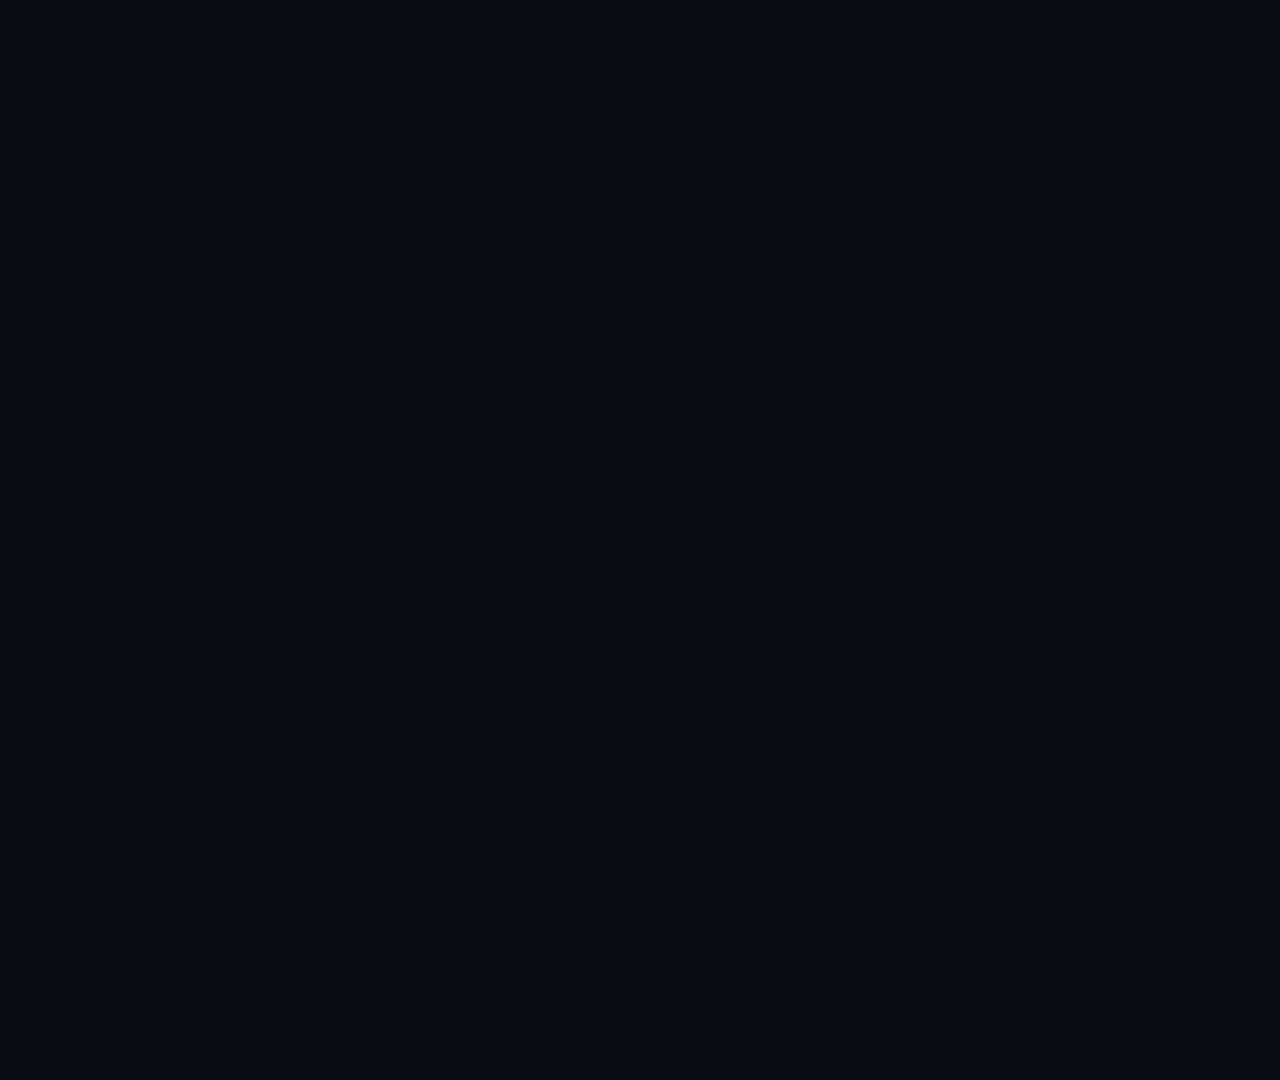
==== segments/s1/index.html @ edab1357 "Fix: drawNodeSilhouette missing from helpers extraction (runtime ReferenceError killed capture)" ====
<!DOCTYPE html>
<html lang="en"><head><meta charset="UTF-8"/>
<link rel="stylesheet" href="assets/fonts/fonts.css"/>
<style>
*{margin:0;padding:0;box-sizing:border-box}
html,body{width:1920px;height:1080px;overflow:hidden;background:#0B0D14}
#root{position:relative;width:1920px;height:1080px;overflow:hidden;background:#0B0D14}
canvas{display:block}
.preload{position:absolute;left:-9999px;top:0;width:10px;height:10px;visibility:hidden}
</style></head>
<body>
<div id="root" data-composition-id="main" data-start="0" data-duration="54.15" data-width="1920" data-height="1080">
<canvas id="cv" width="1920" height="1080"></canvas>
<img class="preload" id="art1001" src="assets/art/art_1001_hero.png"/>
<img class="preload" id="art1002" src="assets/art/art_1002_hero.png"/>
<img class="preload" id="art1003" src="assets/art/art_1003_hero.png"/>
<img class="preload" id="art1004" src="assets/art/art_1004_hero.png"/>
<img class="preload" id="art1005" src="assets/art/art_1005_hero.png"/>
<img class="preload" id="art1006" src="assets/art/art_1006_hero.png"/>
<img class="preload" id="art1007" src="assets/art/art_1007_hero.png"/>
<img class="preload" id="art1008" src="assets/art/art_1008_hero.png"/>
<img class="preload" id="art1009" src="assets/art/art_1009_hero.png"/>
<img class="preload" id="art1010" src="assets/art/art_1010_hero.png"/>
<img class="preload" id="art1014" src="assets/art/art_1014_hero.png"/>
<img class="preload" id="art1015" src="assets/art/art_1015_hero.png"/>
<img class="preload" id="art1016" src="assets/art/art_1016_hero.png"/>
<img class="preload" id="art1017" src="assets/art/art_1017_hero.png"/>
<img class="preload" id="art1020" src="assets/art/art_1020_hero.png"/>
<img class="preload" id="art1021" src="assets/art/art_1021_hero.png"/>
<img class="preload" id="art1022" src="assets/art/art_1022_hero.png"/>
<img class="preload" id="art1023" src="assets/art/art_1023_hero.png"/>
<img class="preload" id="art1024" src="assets/art/art_1024_hero.png"/>
<img class="preload" id="art1025" src="assets/art/art_1025_hero.png"/>
<img class="preload" id="art144" src="assets/art/art_144_hero.png"/>
<img class="preload" id="art145" src="assets/art/art_145_hero.png"/>
<img class="preload" id="art146" src="assets/art/art_146_hero.png"/>
<img class="preload" id="art150" src="assets/art/art_150_hero.png"/>
<img class="preload" id="art151" src="assets/art/art_151_hero.png"/>
<img class="preload" id="art243" src="assets/art/art_243_hero.png"/>
<img class="preload" id="art244" src="assets/art/art_244_hero.png"/>
<img class="preload" id="art245" src="assets/art/art_245_hero.png"/>
<img class="preload" id="art249" src="assets/art/art_249_hero.png"/>
<img class="preload" id="art250" src="assets/art/art_250_hero.png"/>
<img class="preload" id="art251" src="assets/art/art_251_hero.png"/>
<img class="preload" id="art377" src="assets/art/art_377_hero.png"/>
<img class="preload" id="art378" src="assets/art/art_378_hero.png"/>
<img class="preload" id="art379" src="assets/art/art_379_hero.png"/>
<img class="preload" id="art380" src="assets/art/art_380_hero.png"/>
<img class="preload" id="art381" src="assets/art/art_381_hero.png"/>
<img class="preload" id="art382" src="assets/art/art_382_hero.png"/>
<img class="preload" id="art383" src="assets/art/art_383_hero.png"/>
<img class="preload" id="art384" src="assets/art/art_384_hero.png"/>
<img class="preload" id="art385" src="assets/art/art_385_hero.png"/>
<img class="preload" id="art386" src="assets/art/art_386_hero.png"/>
<img class="preload" id="art480" src="assets/art/art_480_hero.png"/>
<img class="preload" id="art481" src="assets/art/art_481_hero.png"/>
<img class="preload" id="art482" src="assets/art/art_482_hero.png"/>
<img class="preload" id="art483" src="assets/art/art_483_hero.png"/>
<img class="preload" id="art484" src="assets/art/art_484_hero.png"/>
<img class="preload" id="art485" src="assets/art/art_485_hero.png"/>
<img class="preload" id="art486" src="assets/art/art_486_hero.png"/>
<img class="preload" id="art487" src="assets/art/art_487_hero.png"/>
<img class="preload" id="art488" src="assets/art/art_488_hero.png"/>
<img class="preload" id="art489" src="assets/art/art_489_hero.png"/>
<img class="preload" id="art490" src="assets/art/art_490_hero.png"/>
<img class="preload" id="art491" src="assets/art/art_491_hero.png"/>
<img class="preload" id="art492" src="assets/art/art_492_hero.png"/>
<img class="preload" id="art493" src="assets/art/art_493_hero.png"/>
<img class="preload" id="art494" src="assets/art/art_494_hero.png"/>
<img class="preload" id="art638" src="assets/art/art_638_hero.png"/>
<img class="preload" id="art639" src="assets/art/art_639_hero.png"/>
<img class="preload" id="art640" src="assets/art/art_640_hero.png"/>
<img class="preload" id="art641" src="assets/art/art_641_hero.png"/>
<img class="preload" id="art642" src="assets/art/art_642_hero.png"/>
<img class="preload" id="art643" src="assets/art/art_643_hero.png"/>
<img class="preload" id="art644" src="assets/art/art_644_hero.png"/>
<img class="preload" id="art645" src="assets/art/art_645_hero.png"/>
<img class="preload" id="art646" src="assets/art/art_646_hero.png"/>
<img class="preload" id="art647" src="assets/art/art_647_hero.png"/>
<img class="preload" id="art648" src="assets/art/art_648_hero.png"/>
<img class="preload" id="art649" src="assets/art/art_649_hero.png"/>
<img class="preload" id="art716" src="assets/art/art_716_hero.png"/>
<img class="preload" id="art717" src="assets/art/art_717_hero.png"/>
<img class="preload" id="art718" src="assets/art/art_718_hero.png"/>
<img class="preload" id="art719" src="assets/art/art_719_hero.png"/>
<img class="preload" id="art720" src="assets/art/art_720_hero.png"/>
<img class="preload" id="art721" src="assets/art/art_721_hero.png"/>
<img class="preload" id="art772" src="assets/art/art_772_hero.png"/>
<img class="preload" id="art773" src="assets/art/art_773_hero.png"/>
<img class="preload" id="art785" src="assets/art/art_785_hero.png"/>
<img class="preload" id="art786" src="assets/art/art_786_hero.png"/>
<img class="preload" id="art787" src="assets/art/art_787_hero.png"/>
<img class="preload" id="art788" src="assets/art/art_788_hero.png"/>
<img class="preload" id="art789" src="assets/art/art_789_hero.png"/>
<img class="preload" id="art790" src="assets/art/art_790_hero.png"/>
<img class="preload" id="art791" src="assets/art/art_791_hero.png"/>
<img class="preload" id="art792" src="assets/art/art_792_hero.png"/>
<img class="preload" id="art793" src="assets/art/art_793_hero.png"/>
<img class="preload" id="art794" src="assets/art/art_794_hero.png"/>
<img class="preload" id="art795" src="assets/art/art_795_hero.png"/>
<img class="preload" id="art796" src="assets/art/art_796_hero.png"/>
<img class="preload" id="art797" src="assets/art/art_797_hero.png"/>
<img class="preload" id="art798" src="assets/art/art_798_hero.png"/>
<img class="preload" id="art799" src="assets/art/art_799_hero.png"/>
<img class="preload" id="art800" src="assets/art/art_800_hero.png"/>
<img class="preload" id="art801" src="assets/art/art_801_hero.png"/>
<img class="preload" id="art802" src="assets/art/art_802_hero.png"/>
<img class="preload" id="art803" src="assets/art/art_803_hero.png"/>
<img class="preload" id="art804" src="assets/art/art_804_hero.png"/>
<img class="preload" id="art805" src="assets/art/art_805_hero.png"/>
<img class="preload" id="art806" src="assets/art/art_806_hero.png"/>
<img class="preload" id="art807" src="assets/art/art_807_hero.png"/>
<img class="preload" id="art808" src="assets/art/art_808_hero.png"/>
<img class="preload" id="art809" src="assets/art/art_809_hero.png"/>
<img class="preload" id="art888" src="assets/art/art_888_hero.png"/>
<img class="preload" id="art889" src="assets/art/art_889_hero.png"/>
<img class="preload" id="art890" src="assets/art/art_890_hero.png"/>
<img class="preload" id="art891" src="assets/art/art_891_hero.png"/>
<img class="preload" id="art892" src="assets/art/art_892_hero.png"/>
<img class="preload" id="art893" src="assets/art/art_893_hero.png"/>
<img class="preload" id="art894" src="assets/art/art_894_hero.png"/>
<img class="preload" id="art895" src="assets/art/art_895_hero.png"/>
<img class="preload" id="art896" src="assets/art/art_896_hero.png"/>
<img class="preload" id="art897" src="assets/art/art_897_hero.png"/>
<img class="preload" id="art898" src="assets/art/art_898_hero.png"/>
<img class="preload" id="art905" src="assets/art/art_905_hero.png"/>
<img class="preload" id="art984" src="assets/art/art_984_hero.png"/>
<img class="preload" id="art985" src="assets/art/art_985_hero.png"/>
<img class="preload" id="art986" src="assets/art/art_986_hero.png"/>
<img class="preload" id="art987" src="assets/art/art_987_hero.png"/>
<img class="preload" id="art988" src="assets/art/art_988_hero.png"/>
<img class="preload" id="art989" src="assets/art/art_989_hero.png"/>
<img class="preload" id="art990" src="assets/art/art_990_hero.png"/>
<img class="preload" id="art991" src="assets/art/art_991_hero.png"/>
<img class="preload" id="art992" src="assets/art/art_992_hero.png"/>
<img class="preload" id="art993" src="assets/art/art_993_hero.png"/>
<img class="preload" id="art994" src="assets/art/art_994_hero.png"/>
<img class="preload" id="art995" src="assets/art/art_995_hero.png"/>
</div>
<script src="assets/gsap.min.js"></script>
<script>
'use strict';
window.__DATA__ = {"seg": 1, "dur": 54.15, "intro": 0.0, "kick": "COLD OPEN", "title": "THE FAMILY TREE", "beats": [], "specials": [{"kind": "titlecard", "start": 40.6, "end": 46.4}, {"kind": "legend", "start": 46.4, "end": 54.15}], "mapNodes": [{"name": "Arceus", "dex": 493, "x": 3200, "y": 345, "accent": "#FFD84D", "state": "sil", "hero": true, "ord": 0, "label": true}, {"name": "Dialga", "dex": 483, "x": 2660, "y": 600, "accent": "#CBD5E1", "state": "sil", "hero": false, "ord": 0, "label": false}, {"name": "Palkia", "dex": 484, "x": 3200, "y": 650, "accent": "#38BDF8", "state": "sil", "hero": false, "ord": 0, "label": false}, {"name": "Giratina", "dex": 487, "x": 3740, "y": 600, "accent": "#9D00FF", "state": "sil", "hero": false, "ord": 0, "label": false}, {"name": "Uxie", "dex": 480, "x": 2720, "y": 890, "accent": "#FF3CAC", "state": "sil", "hero": false, "ord": 0, "label": false}, {"name": "Mesprit", "dex": 481, "x": 3200, "y": 920, "accent": "#FF3CAC", "state": "sil", "hero": false, "ord": 0, "label": false}, {"name": "Azelf", "dex": 482, "x": 3680, "y": 890, "accent": "#FF3CAC", "state": "sil", "hero": false, "ord": 0, "label": false}, {"name": "Rayquaza", "dex": 384, "x": 1000, "y": 740, "accent": "#818CF8", "state": "sil", "hero": true, "ord": 0, "label": true}, {"name": "Kyogre", "dex": 382, "x": 560, "y": 1080, "accent": "#38BDF8", "state": "sil", "hero": false, "ord": 0, "label": false}, {"name": "Groudon", "dex": 383, "x": 1440, "y": 1080, "accent": "#E2BF65", "state": "sil", "hero": false, "ord": 0, "label": false}, {"name": "Mew", "dex": 151, "x": 1700, "y": 1200, "accent": "#FF3CAC", "state": "sil", "hero": false, "ord": 0, "label": false}, {"name": "Regigigas", "dex": 486, "x": 5320, "y": 740, "accent": "#FFD84D", "state": "sil", "hero": true, "ord": 0, "label": true}, {"name": "Regirock", "dex": 377, "x": 4600, "y": 1120, "accent": "#D6C48A", "state": "sil", "hero": false, "ord": 0, "label": false}, {"name": "Regice", "dex": 378, "x": 4960, "y": 1200, "accent": "#7DEFF5", "state": "sil", "hero": false, "ord": 0, "label": false}, {"name": "Registeel", "dex": 379, "x": 5320, "y": 1240, "accent": "#CBD5E1", "state": "sil", "hero": false, "ord": 0, "label": false}, {"name": "Regieleki", "dex": 894, "x": 5680, "y": 1200, "accent": "#FFD84D", "state": "sil", "hero": false, "ord": 0, "label": false}, {"name": "Regidrago", "dex": 895, "x": 6040, "y": 1120, "accent": "#818CF8", "state": "sil", "hero": false, "ord": 0, "label": false}, {"name": "Articuno", "dex": 144, "x": 430, "y": 1620, "accent": "#7DEFF5", "state": "sil", "hero": false, "ord": 0, "label": false}, {"name": "Zapdos", "dex": 145, "x": 760, "y": 1560, "accent": "#FFD84D", "state": "sil", "hero": false, "ord": 0, "label": false}, {"name": "Moltres", "dex": 146, "x": 1090, "y": 1620, "accent": "#FF7A2A", "state": "sil", "hero": false, "ord": 0, "label": false}, {"name": "Ho-Oh", "dex": 250, "x": 1980, "y": 1580, "accent": "#FF7A2A", "state": "sil", "hero": true, "ord": 0, "label": true}, {"name": "Lugia", "dex": 249, "x": 2380, "y": 1660, "accent": "#FF3CAC", "state": "sil", "hero": false, "ord": 0, "label": false}, {"name": "Raikou", "dex": 243, "x": 1620, "y": 1960, "accent": "#FFD84D", "state": "sil", "hero": false, "ord": 0, "label": false}, {"name": "Entei", "dex": 244, "x": 1980, "y": 2020, "accent": "#FF7A2A", "state": "sil", "hero": false, "ord": 0, "label": false}, {"name": "Suicune", "dex": 245, "x": 2340, "y": 1960, "accent": "#38BDF8", "state": "sil", "hero": false, "ord": 0, "label": false}, {"name": "Latias", "dex": 380, "x": 430, "y": 1980, "accent": "#818CF8", "state": "sil", "hero": false, "ord": 0, "label": false}, {"name": "Latios", "dex": 381, "x": 800, "y": 2040, "accent": "#818CF8", "state": "sil", "hero": false, "ord": 0, "label": false}, {"name": "Celebi", "dex": 251, "x": 1250, "y": 1880, "accent": "#FF3CAC", "state": "sil", "hero": false, "ord": 0, "label": false}, {"name": "Jirachi", "dex": 385, "x": 1250, "y": 2130, "accent": "#CBD5E1", "state": "sil", "hero": false, "ord": 0, "label": false}, {"name": "Heatran", "dex": 485, "x": 3820, "y": 1560, "accent": "#FF7A2A", "state": "sil", "hero": false, "ord": 0, "label": false}, {"name": "Cresselia", "dex": 488, "x": 4180, "y": 1560, "accent": "#FF3CAC", "state": "sil", "hero": false, "ord": 0, "label": false}, {"name": "Darkrai", "dex": 491, "x": 4180, "y": 1800, "accent": "#94A3B8", "state": "sil", "hero": false, "ord": 0, "label": false}, {"name": "Shaymin", "dex": 492, "x": 3820, "y": 1800, "accent": "#4ADE80", "state": "sil", "hero": false, "ord": 0, "label": false}, {"name": "Manaphy", "dex": 490, "x": 3820, "y": 2040, "accent": "#38BDF8", "state": "sil", "hero": false, "ord": 0, "label": false}, {"name": "Phione", "dex": 489, "x": 4120, "y": 2100, "accent": "#38BDF8", "state": "sil", "hero": false, "ord": 0, "label": false}, {"name": "Reshiram", "dex": 643, "x": 4780, "y": 1720, "accent": "#818CF8", "state": "sil", "hero": true, "ord": 0, "label": true}, {"name": "Zekrom", "dex": 644, "x": 5320, "y": 1720, "accent": "#818CF8", "state": "sil", "hero": true, "ord": 0, "label": true}, {"name": "Kyurem", "dex": 646, "x": 5050, "y": 1930, "accent": "#818CF8", "state": "sil", "hero": true, "ord": 0, "label": true}, {"name": "Victini", "dex": 494, "x": 4550, "y": 1930, "accent": "#FF3CAC", "state": "sil", "hero": false, "ord": 0, "label": false}, {"name": "Tornadus", "dex": 641, "x": 5600, "y": 1560, "accent": "#A5B4FC", "state": "sil", "hero": false, "ord": 0, "label": false}, {"name": "Thundurus", "dex": 642, "x": 5900, "y": 1560, "accent": "#FFD84D", "state": "sil", "hero": false, "ord": 0, "label": false}, {"name": "Landorus", "dex": 645, "x": 5750, "y": 1780, "accent": "#E2BF65", "state": "sil", "hero": false, "ord": 0, "label": false}, {"name": "Enamorus", "dex": 905, "x": 6050, "y": 1780, "accent": "#F9A8D4", "state": "sil", "hero": false, "ord": 0, "label": false}, {"name": "Cobalion", "dex": 638, "x": 4380, "y": 2130, "accent": "#CBD5E1", "state": "sil", "hero": false, "ord": 0, "label": false}, {"name": "Terrakion", "dex": 639, "x": 4720, "y": 2170, "accent": "#D6C48A", "state": "sil", "hero": false, "ord": 0, "label": false}, {"name": "Virizion", "dex": 640, "x": 5060, "y": 2130, "accent": "#4ADE80", "state": "sil", "hero": false, "ord": 0, "label": false}, {"name": "Keldeo", "dex": 647, "x": 5380, "y": 2170, "accent": "#38BDF8", "state": "sil", "hero": false, "ord": 0, "label": false}, {"name": "Xerneas", "dex": 716, "x": 5660, "y": 2040, "accent": "#F9A8D4", "state": "sil", "hero": false, "ord": 0, "label": false}, {"name": "Yveltal", "dex": 717, "x": 5960, "y": 2040, "accent": "#94A3B8", "state": "sil", "hero": false, "ord": 0, "label": false}, {"name": "Zygarde", "dex": 718, "x": 5810, "y": 2180, "accent": "#818CF8", "state": "sil", "hero": false, "ord": 0, "label": false}, {"name": "Mewtwo", "dex": 150, "x": 500, "y": 2480, "accent": "#FF3CAC", "state": "sil", "hero": true, "ord": 0, "label": true}, {"name": "Genesect", "dex": 649, "x": 900, "y": 2440, "accent": "#A3E635", "state": "sil", "hero": false, "ord": 0, "label": false}, {"name": "Type: Null", "dex": 772, "x": 1300, "y": 2480, "accent": "#FFD84D", "state": "sil", "hero": false, "ord": 0, "label": false}, {"name": "Silvally", "dex": 773, "x": 1300, "y": 2680, "accent": "#FFD84D", "state": "sil", "hero": false, "ord": 0, "label": false}, {"name": "Magearna", "dex": 801, "x": 880, "y": 2680, "accent": "#CBD5E1", "state": "sil", "hero": false, "ord": 0, "label": false}, {"name": "Diancie", "dex": 719, "x": 500, "y": 2740, "accent": "#D6C48A", "state": "sil", "hero": false, "ord": 0, "label": false}, {"name": "Kubfu", "dex": 891, "x": 1750, "y": 2440, "accent": "#FF3B5C", "state": "sil", "hero": false, "ord": 0, "label": false}, {"name": "Urshifu", "dex": 892, "x": 1750, "y": 2660, "accent": "#FF3B5C", "state": "sil", "hero": false, "ord": 0, "label": false}, {"name": "Pecharunt", "dex": 1025, "x": 2350, "y": 2420, "accent": "#C084FC", "state": "sil", "hero": true, "ord": 0, "label": true}, {"name": "Ogerpon", "dex": 1017, "x": 2780, "y": 2420, "accent": "#4ADE80", "state": "sil", "hero": true, "ord": 0, "label": true}, {"name": "Okidogi", "dex": 1014, "x": 2200, "y": 2640, "accent": "#C084FC", "state": "sil", "hero": false, "ord": 0, "label": false}, {"name": "Munkidori", "dex": 1015, "x": 2480, "y": 2680, "accent": "#C084FC", "state": "sil", "hero": false, "ord": 0, "label": false}, {"name": "Fezandipiti", "dex": 1016, "x": 2760, "y": 2640, "accent": "#C084FC", "state": "sil", "hero": false, "ord": 0, "label": false}, {"name": "Volcanion", "dex": 721, "x": 330, "y": 2860, "accent": "#FF7A2A", "state": "sil", "hero": false, "ord": 0, "label": false}, {"name": "Hoopa", "dex": 720, "x": 680, "y": 2900, "accent": "#FF3CAC", "state": "sil", "hero": false, "ord": 0, "label": false}, {"name": "Marshadow", "dex": 802, "x": 1010, "y": 2890, "accent": "#FF3B5C", "state": "sil", "hero": false, "ord": 0, "label": false}, {"name": "Zeraora", "dex": 807, "x": 1260, "y": 2900, "accent": "#FFD84D", "state": "sil", "hero": false, "ord": 0, "label": false}, {"name": "Meloetta", "dex": 648, "x": 1570, "y": 2860, "accent": "#FFD84D", "state": "sil", "hero": false, "ord": 0, "label": false}, {"name": "Meltan", "dex": 808, "x": 1880, "y": 2900, "accent": "#CBD5E1", "state": "sil", "hero": false, "ord": 0, "label": false}, {"name": "Melmetal", "dex": 809, "x": 2190, "y": 2860, "accent": "#CBD5E1", "state": "sil", "hero": false, "ord": 0, "label": false}, {"name": "Zarude", "dex": 893, "x": 2500, "y": 2900, "accent": "#94A3B8", "state": "sil", "hero": false, "ord": 0, "label": false}, {"name": "Deoxys", "dex": 386, "x": 3650, "y": 2440, "accent": "#FF3CAC", "state": "sil", "hero": false, "ord": 0, "label": false}, {"name": "Eternatus", "dex": 890, "x": 4450, "y": 2460, "accent": "#C084FC", "state": "sil", "hero": true, "ord": 0, "label": true}, {"name": "Zacian", "dex": 888, "x": 3900, "y": 2600, "accent": "#F9A8D4", "state": "sil", "hero": false, "ord": 0, "label": false}, {"name": "Zamazenta", "dex": 889, "x": 4280, "y": 2760, "accent": "#FF3B5C", "state": "sil", "hero": false, "ord": 0, "label": false}, {"name": "Calyrex", "dex": 898, "x": 4900, "y": 2440, "accent": "#FF3CAC", "state": "sil", "hero": false, "ord": 0, "label": false}, {"name": "Glastrier", "dex": 896, "x": 4780, "y": 2660, "accent": "#7DEFF5", "state": "sil", "hero": false, "ord": 0, "label": false}, {"name": "Spectrier", "dex": 897, "x": 5080, "y": 2660, "accent": "#9D00FF", "state": "sil", "hero": false, "ord": 0, "label": false}, {"name": "Tapu Koko", "dex": 785, "x": 5300, "y": 2400, "accent": "#FFD84D", "state": "sil", "hero": false, "ord": 0, "label": false}, {"name": "Tapu Lele", "dex": 786, "x": 5560, "y": 2440, "accent": "#FF3CAC", "state": "sil", "hero": false, "ord": 0, "label": false}, {"name": "Tapu Bulu", "dex": 787, "x": 5820, "y": 2400, "accent": "#4ADE80", "state": "sil", "hero": false, "ord": 0, "label": false}, {"name": "Tapu Fini", "dex": 788, "x": 6080, "y": 2440, "accent": "#38BDF8", "state": "sil", "hero": false, "ord": 0, "label": false}, {"name": "Necrozma", "dex": 800, "x": 5640, "y": 2560, "accent": "#FF3CAC", "state": "sil", "hero": true, "ord": 0, "label": true}, {"name": "Cosmog", "dex": 789, "x": 5200, "y": 2760, "accent": "#FF3CAC", "state": "sil", "hero": false, "ord": 0, "label": false}, {"name": "Cosmoem", "dex": 790, "x": 5460, "y": 2800, "accent": "#FF3CAC", "state": "sil", "hero": false, "ord": 0, "label": false}, {"name": "Solgaleo", "dex": 791, "x": 5760, "y": 2740, "accent": "#FF3CAC", "state": "sil", "hero": false, "ord": 0, "label": false}, {"name": "Lunala", "dex": 792, "x": 6080, "y": 2780, "accent": "#FF3CAC", "state": "sil", "hero": false, "ord": 0, "label": false}, {"name": "Nihilego", "dex": 793, "x": 3520, "y": 2900, "accent": "#D6C48A", "state": "sil", "hero": false, "ord": 0, "label": false}, {"name": "Buzzwole", "dex": 794, "x": 3772, "y": 2900, "accent": "#A3E635", "state": "sil", "hero": false, "ord": 0, "label": false}, {"name": "Pheromosa", "dex": 795, "x": 4024, "y": 2900, "accent": "#A3E635", "state": "sil", "hero": false, "ord": 0, "label": false}, {"name": "Xurkitree", "dex": 796, "x": 4276, "y": 2900, "accent": "#FFD84D", "state": "sil", "hero": false, "ord": 0, "label": false}, {"name": "Celesteela", "dex": 797, "x": 4528, "y": 2900, "accent": "#CBD5E1", "state": "sil", "hero": false, "ord": 0, "label": false}, {"name": "Kartana", "dex": 798, "x": 4780, "y": 2900, "accent": "#4ADE80", "state": "sil", "hero": false, "ord": 0, "label": false}, {"name": "Guzzlord", "dex": 799, "x": 5032, "y": 2900, "accent": "#94A3B8", "state": "sil", "hero": false, "ord": 0, "label": false}, {"name": "Poipole", "dex": 803, "x": 5284, "y": 2900, "accent": "#C084FC", "state": "sil", "hero": false, "ord": 0, "label": false}, {"name": "Naganadel", "dex": 804, "x": 5536, "y": 2900, "accent": "#C084FC", "state": "sil", "hero": false, "ord": 0, "label": false}, {"name": "Stakataka", "dex": 805, "x": 5788, "y": 2900, "accent": "#D6C48A", "state": "sil", "hero": false, "ord": 0, "label": false}, {"name": "Blacephalon", "dex": 806, "x": 6040, "y": 2900, "accent": "#FF7A2A", "state": "sil", "hero": false, "ord": 0, "label": false}, {"name": "Wo-Chien", "dex": 1001, "x": 400, "y": 3180, "accent": "#94A3B8", "state": "sil", "hero": false, "ord": 0, "label": false}, {"name": "Chien-Pao", "dex": 1002, "x": 720, "y": 3180, "accent": "#94A3B8", "state": "sil", "hero": false, "ord": 0, "label": false}, {"name": "Ting-Lu", "dex": 1003, "x": 400, "y": 3400, "accent": "#94A3B8", "state": "sil", "hero": false, "ord": 0, "label": false}, {"name": "Chi-Yu", "dex": 1004, "x": 720, "y": 3400, "accent": "#94A3B8", "state": "sil", "hero": false, "ord": 0, "label": false}, {"name": "Great Tusk", "dex": 984, "x": 1180, "y": 3180, "accent": "#E2BF65", "state": "sil", "hero": false, "ord": 0, "label": false}, {"name": "Scream Tail", "dex": 985, "x": 1480, "y": 3180, "accent": "#F9A8D4", "state": "sil", "hero": false, "ord": 0, "label": false}, {"name": "Brute Bonnet", "dex": 986, "x": 1780, "y": 3180, "accent": "#4ADE80", "state": "sil", "hero": false, "ord": 0, "label": false}, {"name": "Flutter Mane", "dex": 987, "x": 2080, "y": 3180, "accent": "#9D00FF", "state": "sil", "hero": false, "ord": 0, "label": false}, {"name": "Slither Wing", "dex": 988, "x": 2380, "y": 3180, "accent": "#A3E635", "state": "sil", "hero": false, "ord": 0, "label": false}, {"name": "Sandy Shocks", "dex": 989, "x": 2680, "y": 3180, "accent": "#FFD84D", "state": "sil", "hero": false, "ord": 0, "label": false}, {"name": "Roaring Moon", "dex": 1005, "x": 1330, "y": 3370, "accent": "#818CF8", "state": "sil", "hero": false, "ord": 0, "label": false}, {"name": "Walking Wake", "dex": 1009, "x": 1630, "y": 3370, "accent": "#38BDF8", "state": "sil", "hero": false, "ord": 0, "label": false}, {"name": "Gouging Fire", "dex": 1023, "x": 1930, "y": 3370, "accent": "#FF7A2A", "state": "sil", "hero": false, "ord": 0, "label": false}, {"name": "Raging Bolt", "dex": 1022, "x": 2230, "y": 3370, "accent": "#FFD84D", "state": "sil", "hero": false, "ord": 0, "label": false}, {"name": "Koraidon", "dex": 1007, "x": 2530, "y": 3370, "accent": "#FF3B5C", "state": "sil", "hero": true, "ord": 0, "label": true}, {"name": "Iron Treads", "dex": 990, "x": 3720, "y": 3180, "accent": "#E2BF65", "state": "sil", "hero": false, "ord": 0, "label": false}, {"name": "Iron Bundle", "dex": 991, "x": 4020, "y": 3180, "accent": "#7DEFF5", "state": "sil", "hero": false, "ord": 0, "label": false}, {"name": "Iron Hands", "dex": 992, "x": 4320, "y": 3180, "accent": "#FF3B5C", "state": "sil", "hero": false, "ord": 0, "label": false}, {"name": "Iron Jugulis", "dex": 993, "x": 4620, "y": 3180, "accent": "#94A3B8", "state": "sil", "hero": false, "ord": 0, "label": false}, {"name": "Iron Moth", "dex": 994, "x": 4920, "y": 3180, "accent": "#FF7A2A", "state": "sil", "hero": false, "ord": 0, "label": false}, {"name": "Iron Thorns", "dex": 995, "x": 5220, "y": 3180, "accent": "#D6C48A", "state": "sil", "hero": false, "ord": 0, "label": false}, {"name": "Iron Valiant", "dex": 1006, "x": 3870, "y": 3370, "accent": "#F9A8D4", "state": "sil", "hero": false, "ord": 0, "label": false}, {"name": "Iron Leaves", "dex": 1010, "x": 4170, "y": 3370, "accent": "#4ADE80", "state": "sil", "hero": false, "ord": 0, "label": false}, {"name": "Iron Boulder", "dex": 1020, "x": 4470, "y": 3370, "accent": "#D6C48A", "state": "sil", "hero": false, "ord": 0, "label": false}, {"name": "Iron Crown", "dex": 1021, "x": 4770, "y": 3370, "accent": "#CBD5E1", "state": "sil", "hero": false, "ord": 0, "label": false}, {"name": "Miraidon", "dex": 1008, "x": 5070, "y": 3370, "accent": "#FFD84D", "state": "sil", "hero": true, "ord": 0, "label": true}, {"name": "Terapagos", "dex": 1024, "x": 3200, "y": 3420, "accent": "#FFD84D", "state": "sil", "hero": true, "ord": 0, "label": true}], "mapEdges": [{"a": 0, "b": 1, "style": "solid"}, {"a": 0, "b": 2, "style": "solid"}, {"a": 0, "b": 3, "style": "solid"}, {"a": 0, "b": 4, "style": "solid"}, {"a": 0, "b": 5, "style": "solid"}, {"a": 0, "b": 6, "style": "solid"}, {"a": 7, "b": 9, "style": "solid"}, {"a": 7, "b": 8, "style": "solid"}, {"a": 11, "b": 12, "style": "solid"}, {"a": 11, "b": 13, "style": "solid"}, {"a": 11, "b": 14, "style": "solid"}, {"a": 11, "b": 15, "style": "solid"}, {"a": 11, "b": 16, "style": "solid"}, {"a": 20, "b": 22, "style": "solid"}, {"a": 20, "b": 23, "style": "solid"}, {"a": 20, "b": 24, "style": "solid"}, {"a": 21, "b": 17, "style": "dashed"}, {"a": 21, "b": 18, "style": "dashed"}, {"a": 21, "b": 19, "style": "dashed"}, {"a": 25, "b": 26, "style": "dashed"}, {"a": 33, "b": 34, "style": "solid"}, {"a": 30, "b": 31, "style": "solid"}, {"a": 41, "b": 39, "style": "dashed"}, {"a": 41, "b": 40, "style": "dashed"}, {"a": 41, "b": 42, "style": "solid"}, {"a": 43, "b": 44, "style": "solid"}, {"a": 43, "b": 45, "style": "solid"}, {"a": 43, "b": 46, "style": "solid"}, {"a": 49, "b": 47, "style": "solid"}, {"a": 49, "b": 48, "style": "solid"}, {"a": 10, "b": 50, "style": "callback"}, {"a": 52, "b": 53, "style": "solid"}, {"a": 56, "b": 57, "style": "solid"}, {"a": 68, "b": 69, "style": "solid"}, {"a": 58, "b": 60, "style": "chain"}, {"a": 58, "b": 61, "style": "chain"}, {"a": 58, "b": 62, "style": "chain"}, {"a": 58, "b": 59, "style": "truth"}, {"a": 0, "b": 52, "style": "callback"}, {"a": 83, "b": 84, "style": "solid"}, {"a": 84, "b": 85, "style": "solid"}, {"a": 84, "b": 86, "style": "solid"}, {"a": 82, "b": 85, "style": "chain"}, {"a": 82, "b": 86, "style": "chain"}, {"a": 78, "b": 85, "style": "dashed"}, {"a": 78, "b": 86, "style": "dashed"}, {"a": 72, "b": 73, "style": "clash"}, {"a": 72, "b": 74, "style": "clash"}, {"a": 73, "b": 74, "style": "dashed"}, {"a": 75, "b": 76, "style": "solid"}, {"a": 75, "b": 77, "style": "solid"}, {"a": 94, "b": 95, "style": "solid"}, {"a": 124, "b": 112, "style": "dashed"}, {"a": 124, "b": 123, "style": "dashed"}, {"a": 24, "b": 109, "style": "echo"}, {"a": 23, "b": 110, "style": "echo"}, {"a": 22, "b": 111, "style": "echo"}, {"a": 43, "b": 122, "style": "echo"}, {"a": 44, "b": 121, "style": "echo"}, {"a": 45, "b": 120, "style": "echo"}], "mapFit": {"s": 0.1947, "ox": 335.9, "oy": 133.4, "r": 58}, "mapNewCount": 1, "counter": [], "imgs": ["1001", "1002", "1003", "1004", "1005", "1006", "1007", "1008", "1009", "1010", "1014", "1015", "1016", "1017", "1020", "1021", "1022", "1023", "1024", "1025", "144", "145", "146", "150", "151", "243", "244", "245", "249", "250", "251", "377", "378", "379", "380", "381", "382", "383", "384", "385", "386", "480", "481", "482", "483", "484", "485", "486", "487", "488", "489", "490", "491", "492", "493", "494", "638", "639", "640", "641", "642", "643", "644", "645", "646", "647", "648", "649", "716", "717", "718", "719", "720", "721", "772", "773", "785", "786", "787", "788", "789", "790", "791", "792", "793", "794", "795", "796", "797", "798", "799", "800", "801", "802", "803", "804", "805", "806", "807", "808", "809", "888", "889", "890", "891", "892", "893", "894", "895", "896", "897", "898", "905", "984", "985", "986", "987", "988", "989", "990", "991", "992", "993", "994", "995"]};
const W = 1920, H = 1080, DUR = 54.15;
const cv = document.getElementById('cv');
const ctx = cv.getContext('2d');
const PAL = {
  plate:'#17181D', offWhite:'#EDEDED', silver:'#B4BCC6',
  gold:'#E6B84C', goldBright:'#F4D58D', goldSpec:'#FFD000',
  cyan:'#4BC8E8', cyanSpec:'#38BDF8', magenta:'#E0569B', crimson:'#E53946',
  crimsonSpec:'#FF3B5C', violet:'#7E3AF2',
  goldVivid:'#FFD84D', goldHot:'#FFF3B0', cyanVivid:'#00E5FF', blueDeep:'#3B82F6',
  magentaVivid:'#FF3CAC', magentaDeep:'#D946EF', crimsonVivid:'#FF1E56',
  ultraViolet:'#9D00FF', slateSil:'#26304A',
  badges:{
    normal:{bg:'#D4D2C5',fg:'#121212',border:'#EAE8DC'},
    steel:{bg:'#B8C2CC',fg:'#121212',border:'#D7E0E8'},
    dragon:{bg:'#4F3A9E',fg:'#EDEDED',border:'#7560C4'},
    water:{bg:'#2B6CB0',fg:'#EDEDED',border:'#4E8FD4'},
    ghost:{bg:'#533A7B',fg:'#EDEDED',border:'#7B5DA8'},
    canon:{bg:'#2C1B12',fg:'#E6B84C',border:'#E6B84C'},
    implied:{bg:'#23262D',fg:'#EDEDED',border:'#B4BCC6'},
    theory:{bg:'#1D1430',fg:'#C4A6F5',border:'#7E3AF2'}
  }
};
const clamp=(v,a=0,b=1)=>Math.max(a,Math.min(b,v));
const lerp=(a,b,t)=>a+(b-a)*t;
const norm=(t,s,e)=>clamp((t-s)/(e-s),0,1);
const easeOutCubic=x=>1-Math.pow(1-x,3);
const easeInOutCubic=x=>(x<0.5?4*x*x*x:1-Math.pow(-2*x+2,3)/2);
const easeOutQuart=x=>1-Math.pow(1-x,4);
const easeOutExpo=x=>(x===1?1:1-Math.pow(2,-10*x));
function cubicBezierPoint(p0,p1,p2,p3,t){
  const u=1-t,tt=t*t,uu=u*u,uuu=uu*u,ttt=tt*t;
  return {x:uuu*p0.x+3*uu*t*p1.x+3*u*tt*p2.x+ttt*p3.x,
          y:uuu*p0.y+3*uu*t*p1.y+3*u*tt*p2.y+ttt*p3.y};
}
function createSeededRandom(seed){let s=seed>>>0;return()=>{s=(s*1664525+1013904223)>>>0;return s/4294967296;};}
function hexA(hex,a){
  const r=parseInt(hex.slice(1,3),16),g=parseInt(hex.slice(3,5),16),b=parseInt(hex.slice(5,7),16);
  return `rgba(${r},${g},${b},${a})`;
}
function textW(c,txt,font){ c.font=font; return c.measureText(txt).width; }

/* ---- deterministic particle fields ---- */
const rand = createSeededRandom(40125);
const starsFar = Array.from({length:150},()=>({
  x:rand()*W, y:rand()*H, r:0.8+rand()*1.7, phase:rand()*Math.PI*2, tw:0.5+rand()*1.6
}));
const starsNear = Array.from({length:60},()=>({
  x:rand()*W, y:rand()*H, r:1.6+rand()*2.2, speed:9+rand()*13, phase:rand()*Math.PI*2
}));
const embers = Array.from({length:85},(_,i)=>({
  x:rand()*W, y:rand()*H, radius:1.4+rand()*3.2, speedY:10+rand()*24,
  driftX:(rand()-0.5)*18, phase:rand()*Math.PI*2, alpha:0.16+rand()*0.48,
  isCrimson:i%4===0
}));
const shards = Array.from({length:30},(_,i)=>{
  const angle=(i/22)*Math.PI*2+(rand()-0.5)*0.35;
  return { baseX:1300+Math.cos(angle)*(250+rand()*320), baseY:560+Math.sin(angle)*(110+rand()*130),
    size:16+rand()*36, rot:rand()*Math.PI*2, rotSpeed:(rand()-0.5)*0.55,
    bobAmp:8+rand()*15, phase:rand()*Math.PI*2, sides:3+Math.floor(rand()*3),
    near:i%2===0, rimColor:i%2===0?PAL.crimson:PAL.violet };
});
const eggMotes = Array.from({length:36},(_,i)=>({
  ang:rand()*Math.PI*2, rad:150+rand()*130, speed:(0.25+rand()*0.5)*(i%2?1:-1),
  size:1.6+rand()*2.6, phase:rand()*Math.PI*2
}));
/* film grain: 4 seeded noise tiles, cycled by frame index (deterministic) */
const grainTiles=[], grainPats=[];
(function(){
  const gr=createSeededRandom(777);
  for(let k=0;k<4;k++){
    const tc=document.createElement('canvas'); tc.width=tc.height=256;
    const tg=tc.getContext('2d'); const id=tg.createImageData(256,256);
    for(let i=0;i<id.data.length;i+=4){
      const v=Math.floor(gr()*255);
      id.data[i]=id.data[i+1]=id.data[i+2]=v; id.data[i+3]=255;
    }
    tg.putImageData(id,0,0);
    grainTiles.push(tc); grainPats.push(ctx.createPattern(tc,'repeat'));
  }
})();
/* nebula haze blobs (organic depth, slow parallax drift) */
const nebula=[
  {x:480,y:280,r:720,color:'#FFD84D',a:0.085,ph:0.0,sp:0.11,dx:46,dy:26},
  {x:1500,y:720,r:820,color:'#9D00FF',a:0.095,ph:2.1,sp:0.08,dx:38,dy:30},
  {x:1020,y:920,r:640,color:'#00E5FF',a:0.062,ph:4.2,sp:0.13,dx:52,dy:20},
  {x:300,y:980,r:520,color:'#FF1E56',a:0.050,ph:1.2,sp:0.09,dx:30,dy:22}
];

/* ---- drawing primitives ---- */
function drawRoundedRect(c,x,y,w,h,r){
  const radius=Math.min(r,w/2,h/2);
  c.beginPath();
  c.moveTo(x+radius,y); c.lineTo(x+w-radius,y); c.quadraticCurveTo(x+w,y,x+w,y+radius);
  c.lineTo(x+w,y+h-radius); c.quadraticCurveTo(x+w,y+h,x+w-radius,y+h);
  c.lineTo(x+radius,y+h); c.quadraticCurveTo(x,y+h,x,y+h-radius);
  c.lineTo(x,y+radius); c.quadraticCurveTo(x,y,x+radius,y); c.closePath();
}
/* Type/verification pill — 46px JetBrains Mono (cap height ~33.5px), height 68. Returns width. */
const BADGE_FONT='700 46px "JetBrains Mono", monospace';
function badgeWidth(c,text){ return Math.ceil(textW(c,text,BADGE_FONT)+52); }
function drawTypeBadge(c,text,x,y,styleObj,align='left'){
  c.save();
  c.font=BADGE_FONT;
  const pillW=badgeWidth(c,text), pillH=68;
  const drawX=align==='center'?x-pillW/2:align==='right'?x-pillW:x;
  drawRoundedRect(c,drawX,y,pillW,pillH,14);
  c.fillStyle=styleObj.bg; c.fill();
  c.lineWidth=2.5; c.strokeStyle=styleObj.border; c.stroke();
  c.fillStyle=styleObj.fg; c.textAlign='center'; c.textBaseline='middle';
  c.fillText(text,drawX+pillW/2,y+pillH/2+2);
  c.restore();
  return pillW;
}
/* Obsidian glass editorial card. jagged=true swaps the accent bar for a torn strip. */
function drawEditorialCard(c,x,y,w,h,accentColor,alpha=1,jagged=false){
  c.save(); c.globalAlpha*=alpha;
  c.shadowColor='rgba(0,0,0,0.72)'; c.shadowBlur=32; c.shadowOffsetY=12;
  drawRoundedRect(c,x,y,w,h,16);
  const grad=c.createLinearGradient(x,y,x+w,y+h);
  grad.addColorStop(0,'#1B1D23'); grad.addColorStop(1,'#131418');
  c.fillStyle=grad; c.fill();
  c.shadowColor='transparent'; c.shadowBlur=0; c.shadowOffsetY=0;
  /* luminous accent border + inner specular rim (v2.2 premium frame) */
  c.lineWidth=2.5; c.strokeStyle=hexA(accentColor,0.62); c.stroke();
  drawRoundedRect(c,x+4,y+4,w-8,h-8,13);
  c.lineWidth=1.5; c.strokeStyle='rgba(255,255,255,0.09)'; c.stroke();
  const specG=c.createLinearGradient(x,y,x+w,y);
  specG.addColorStop(0,'rgba(255,255,255,0)');
  specG.addColorStop(0.5,'rgba(255,255,255,0.20)');
  specG.addColorStop(1,'rgba(255,255,255,0)');
  c.fillStyle=specG; c.fillRect(x+18,y+1.5,w-36,2);
  if(jagged){
    c.beginPath();
    const seg=7, x0=x, wBar=8;
    c.moveTo(x0+2,y+16);
    for(let i=1;i<=seg;i++){
      const yy=y+16+(h-32)*i/seg;
      c.lineTo(x0+2+(i%2?wBar:2),yy);
    }
    c.lineTo(x0+2,y+h-16); c.closePath();
    c.fillStyle=accentColor; c.fill();
  } else {
    drawRoundedRect(c,x,y+14,7,h-28,4); c.fillStyle=accentColor; c.fill();
  }
  c.restore();
}
function drawMedallionBase(c,cx,cy,r,accentColor,t,alpha=1){
  c.save(); c.globalAlpha*=alpha;
  const aura=c.createRadialGradient(cx,cy,r*0.25,cx,cy,r*2.15);
  aura.addColorStop(0,hexA(accentColor,0.33)); aura.addColorStop(0.55,hexA(accentColor,0.09));
  aura.addColorStop(1,'rgba(11,13,18,0)');
  c.fillStyle=aura; c.beginPath(); c.arc(cx,cy,r*2.15,0,Math.PI*2); c.fill();
  c.save(); c.translate(cx,cy); c.rotate(t*0.25);
  c.strokeStyle=hexA(accentColor,0.47); c.lineWidth=2.5; c.setLineDash([12,10]);
  c.beginPath(); c.arc(0,0,r+13,0,Math.PI*2); c.stroke(); c.setLineDash([]); c.restore();
  const coreGrad=c.createRadialGradient(cx-r*0.25,cy-r*0.25,r*0.1,cx,cy,r);
  coreGrad.addColorStop(0,'#23252E'); coreGrad.addColorStop(1,'#121317');
  c.fillStyle=coreGrad; c.beginPath(); c.arc(cx,cy,r,0,Math.PI*2); c.fill();
  c.lineWidth=3.5; c.strokeStyle=accentColor; c.stroke();
  c.lineWidth=1.5; c.strokeStyle='rgba(237,237,237,0.18)';
  c.beginPath(); c.arc(cx,cy,r-8,0,Math.PI*2); c.stroke();
  c.restore();
}
function drawNodeArt(c,img,cx,cy,r,alpha=1,dim=0){
  c.save(); c.globalAlpha*=alpha;
  c.beginPath(); c.arc(cx,cy,r-6,0,Math.PI*2); c.clip();
  const s=(r-6)*2;
  c.drawImage(img,cx-s/2,cy-s/2,s,s);
  if(dim>0){ c.fillStyle=`rgba(8,9,13,${dim})`; c.fillRect(cx-r,cy-r,r*2,r*2); }
  c.restore();
}
/* Hero art: volumetric rim glow + optional astrolabe ring (Arceus only). */
function drawHeroArt(c,img,cx,cy,size,accent,t,alpha=1,phase=0,ringStyle='none',rimColor=null){
  c.save(); c.globalAlpha*=alpha;
  const bobY=Math.sin(t*0.9+phase)*7;
  const breathe=1+0.012*Math.sin(t*0.7+phase);
  const yy=cy+bobY, ss=size*breathe;
  const haloCol = rimColor || accent;
  const aura=c.createRadialGradient(cx,yy,size*0.1,cx,yy,size*1.12);
  aura.addColorStop(0,hexA(haloCol,0.50)); aura.addColorStop(0.55,hexA(haloCol,0.17));
  aura.addColorStop(1,'rgba(11,13,18,0)');
  c.fillStyle=aura; c.beginPath(); c.arc(cx,yy,size*1.12,0,Math.PI*2); c.fill();
  /* edge rim-glow: blurred accent silhouette hugs the sprite's outline */
  if(rimColor){
    const rimCv = silCanvas(IMGKEY.get(img), rimColor);
    if(rimCv){
      c.save();
      c.shadowColor=rimColor; c.shadowBlur=30; c.globalAlpha*=0.92;
      c.drawImage(rimCv,cx-ss/2,yy-ss/2,ss,ss);
      c.drawImage(rimCv,cx-ss/2,yy-ss/2,ss,ss);
      c.restore();
    }
  }
  if(ringStyle==='astrolabe'){
    c.save(); c.translate(cx,yy); c.rotate(t*0.18);
    c.strokeStyle=hexA(accent,0.5); c.lineWidth=3; c.setLineDash([16,12]);
    c.beginPath(); c.arc(0,0,size*0.60,0,Math.PI*2); c.stroke(); c.setLineDash([]); c.restore();
    c.strokeStyle=hexA(accent,0.85); c.lineWidth=2.5;
    c.beginPath(); c.arc(cx,yy,size*0.565,0,Math.PI*2); c.stroke();
  }
  c.save();
  c.shadowColor='rgba(0,0,0,0.65)'; c.shadowBlur=30; c.shadowOffsetY=16;
  c.drawImage(img,cx-ss/2,yy-ss/2,ss,ss);
  c.restore();
  c.restore();
}
function drawLineageThread(c,p0,p1,p2,p3,color,progress,t,alpha=1){
  if(progress<=0.001) return;
  c.save(); c.globalAlpha*=alpha;
  const steps=48, maxStep=Math.floor(steps*progress);
  c.beginPath();
  for(let i=0;i<=maxStep;i++){
    const pt=cubicBezierPoint(p0,p1,p2,p3,i/steps);
    if(i===0)c.moveTo(pt.x,pt.y); else c.lineTo(pt.x,pt.y);
  }
  c.strokeStyle=hexA(color,0.27); c.lineWidth=10; c.lineCap='round'; c.stroke();
  c.strokeStyle=color; c.lineWidth=3.2; c.stroke();
  if(progress<0.99){
    const head=cubicBezierPoint(p0,p1,p2,p3,progress);
    c.fillStyle='#EDEDED'; c.shadowColor=color; c.shadowBlur=18;
    c.beginPath(); c.arc(head.x,head.y,6,0,Math.PI*2); c.fill(); c.shadowBlur=0;
  }
  if(progress>0.35){
    for(let p=0;p<2;p++){
      const pulseT=(t*0.42+p*0.5)%1;
      if(pulseT<=progress){
        const pt=cubicBezierPoint(p0,p1,p2,p3,pulseT);
        const grad=c.createRadialGradient(pt.x,pt.y,1,pt.x,pt.y,18);
        grad.addColorStop(0,'#EDEDED'); grad.addColorStop(0.35,color); grad.addColorStop(1,'rgba(0,0,0,0)');
        c.fillStyle=grad; c.beginPath(); c.arc(pt.x,pt.y,18,0,Math.PI*2); c.fill();
      }
    }
  }
  c.restore();
}
/* expanding pulse rings (stage VFX) */
function fxPulseRings(color,speed,spacing,maxR=330){
  return (c,t,cx,cy)=>{
    c.save();
    for(let k=0;k<3;k++){
      const r=((t*speed+k*spacing)%maxR);
      const a=(1-r/maxR)*0.34;
      if(a<=0) continue;
      c.strokeStyle=hexA(color,a); c.lineWidth=2.5;
      c.beginPath(); c.arc(cx,cy,r,0,Math.PI*2); c.stroke();
    }
    c.restore();
  };
}

/* foreground depth motes: drift IN FRONT of hero sprites (layer c) */
const fgMotes = Array.from({length:30},(_,i)=>({
  x:rand()*W, y:rand()*H, r:1.3+rand()*3.1, sp:14+rand()*26,
  drift:(rand()-0.5)*22, phase:rand()*Math.PI*2, big:i%6===0
}));
function drawFgMotes(c,t,color,alpha=1){
  c.save();
  for(const m of fgMotes){
    const py=(m.y - t*m.sp + H*4)%H;
    const px=(m.x + Math.sin(t*0.6+m.phase)*30 + t*m.drift + W*4)%W;
    if(py < H*0.30) continue; /* concentrate on the lower two-thirds */
    const tw=0.35+0.65*(0.5+0.5*Math.sin(t*2.1+m.phase));
    c.globalAlpha=alpha*tw*(m.big?0.5:0.75);
    if(m.big){
      const g=c.createRadialGradient(px,py,0.5,px,py,m.r*5);
      g.addColorStop(0,hexA(color,0.5)); g.addColorStop(1,'rgba(0,0,0,0)');
      c.fillStyle=g; c.beginPath(); c.arc(px,py,m.r*5,0,Math.PI*2); c.fill();
    } else {
      c.fillStyle=color;
      c.beginPath(); c.arc(px,py,m.r,0,Math.PI*2); c.fill();
    }
  }
  c.restore();
}

/* ---- vector emblems (showcase ports) ---- */
function drawArceusEmblem(c,cx,cy,scale,t,alpha=1){
  c.save(); c.globalAlpha*=alpha; c.translate(cx,cy); c.scale(scale,scale);
  c.strokeStyle=PAL.gold; c.lineWidth=4.5;
  c.beginPath(); c.arc(0,0,34,0,Math.PI*2); c.stroke();
  c.fillStyle=PAL.goldBright;
  for(let i=0;i<4;i++){
    c.save(); c.rotate((i*Math.PI)/2);
    c.beginPath(); c.moveTo(0,-48); c.lineTo(8,-14); c.lineTo(0,-6); c.lineTo(-8,-14); c.closePath(); c.fill(); c.restore();
  }
  const pulse=0.78+0.22*Math.sin(t*3.5);
  for(let i=0;i<4;i++){
    const ang=(i*Math.PI)/2+Math.PI/4, jx=Math.cos(ang)*34, jy=Math.sin(ang)*34;
    c.fillStyle='#34D399'; c.globalAlpha=alpha*pulse;
    c.beginPath(); c.arc(jx,jy,4.5,0,Math.PI*2); c.fill();
    c.globalAlpha=alpha; c.strokeStyle=PAL.goldBright; c.lineWidth=2; c.stroke();
  }
  c.fillStyle='#121212'; c.strokeStyle=PAL.gold; c.lineWidth=3;
  c.beginPath(); c.moveTo(0,-11); c.lineTo(11,0); c.lineTo(0,11); c.lineTo(-11,0); c.closePath(); c.fill(); c.stroke();
  c.restore();
}
function drawDialgaEmblem(c,cx,cy,scale,t,alpha=1){
  c.save(); c.globalAlpha*=alpha; c.translate(cx,cy); c.scale(scale,scale);
  c.strokeStyle=PAL.cyan; c.lineWidth=3.5;
  c.beginPath(); c.arc(0,0,38,0,Math.PI*2); c.stroke();
  for(let i=0;i<12;i++){
    const ang=(i/12)*Math.PI*2, inner=i%3===0?27:31;
    c.strokeStyle=i%3===0?'#EDEDED':PAL.cyan; c.lineWidth=i%3===0?3:2;
    c.beginPath(); c.moveTo(Math.cos(ang)*inner,Math.sin(ang)*inner);
    c.lineTo(Math.cos(ang)*37,Math.sin(ang)*37); c.stroke();
  }
  c.strokeStyle='#EDEDED'; c.lineWidth=3.2; c.lineCap='round';
  c.beginPath(); c.moveTo(0,0);
  c.lineTo(Math.cos(t*0.8-Math.PI/2)*23,Math.sin(t*0.8-Math.PI/2)*23); c.stroke();
  c.strokeStyle=PAL.cyan; c.lineWidth=2.4;
  c.beginPath(); c.moveTo(0,0);
  c.lineTo(Math.cos(t*2.8-Math.PI/2)*30,Math.sin(t*2.8-Math.PI/2)*30); c.stroke();
  c.fillStyle=PAL.cyan;
  c.beginPath(); c.moveTo(0,-12); c.lineTo(9,0); c.lineTo(0,12); c.lineTo(-9,0); c.closePath(); c.fill();
  c.strokeStyle='#EDEDED'; c.lineWidth=2; c.stroke();
  c.restore();
}
function drawPalkiaEmblem(c,cx,cy,scale,t,alpha=1){
  c.save(); c.globalAlpha*=alpha; c.translate(cx,cy); c.scale(scale,scale);
  const ringAngles=[0.45+t*0.25,-0.45-t*0.2,Math.PI/2+t*0.15];
  ringAngles.forEach((ang,idx)=>{
    c.save(); c.rotate(ang);
    c.strokeStyle=idx===0?PAL.magenta:idx===1?'#F294C3':'rgba(237,237,237,0.65)';
    c.lineWidth=idx===2?2.2:3.2;
    c.beginPath(); c.ellipse(0,0,40,15,0,0,Math.PI*2); c.stroke(); c.restore();
  });
  const pearl=c.createRadialGradient(-4,-4,2,0,0,14);
  pearl.addColorStop(0,'#FFF0F6'); pearl.addColorStop(0.55,PAL.magenta); pearl.addColorStop(1,'#751D4A');
  c.fillStyle=pearl; c.beginPath(); c.arc(0,0,13,0,Math.PI*2); c.fill();
  c.strokeStyle='#EDEDED'; c.lineWidth=2; c.stroke();
  c.restore();
}
function drawGiratinaEmblem(c,cx,cy,scale,t,alpha=1){
  c.save(); c.globalAlpha*=alpha; c.translate(cx,cy); c.scale(scale,scale);
  c.strokeStyle=PAL.violet; c.lineWidth=2.5;
  c.beginPath(); c.arc(0,0,36,0,Math.PI*2); c.stroke();
  c.fillStyle=PAL.gold; c.strokeStyle='#121212'; c.lineWidth=2;
  [-1,1].forEach(dir=>{
    c.save(); c.scale(dir,1);
    c.beginPath(); c.moveTo(5,-6); c.quadraticCurveTo(28,-14,38,-36);
    c.quadraticCurveTo(32,-2,14,14); c.closePath(); c.fill(); c.stroke();
    c.beginPath(); c.moveTo(8,12); c.lineTo(31,20); c.lineTo(14,29); c.closePath(); c.fill(); c.stroke();
    c.restore();
  });
  c.fillStyle='#17181E'; c.strokeStyle=PAL.gold; c.lineWidth=2.5;
  c.beginPath(); c.moveTo(0,-24); c.lineTo(15,-4); c.lineTo(10,22); c.lineTo(0,32);
  c.lineTo(-10,22); c.lineTo(-15,-4); c.closePath(); c.fill(); c.stroke();
  const eyeGlow=0.8+0.2*Math.sin(t*6);
  c.fillStyle=PAL.crimson; c.shadowColor=PAL.crimson; c.shadowBlur=12*eyeGlow;
  c.beginPath(); c.moveTo(-10,-2); c.lineTo(-3,2); c.lineTo(-9,6); c.closePath(); c.fill();
  c.beginPath(); c.moveTo(10,-2); c.lineTo(3,2); c.lineTo(9,6); c.closePath(); c.fill();
  c.restore();
}
/* ---- Cosmic Egg v2: volumetric golden relic (rays, motes, core, specular) ---- */
function drawAstrolabeRing(c,cx,cy,radius,speed,dash,color,lineW,nodes,t){
  c.save(); c.translate(cx,cy); c.rotate(t*speed);
  c.strokeStyle=color; c.lineWidth=lineW;
  if(dash)c.setLineDash(dash);
  c.beginPath(); c.arc(0,0,radius,0,Math.PI*2); c.stroke(); c.setLineDash([]);
  for(let k=0;k<nodes;k++){
    const a=(k/nodes)*Math.PI*2;
    c.fillStyle=k%2===0?PAL.goldBright:'#EDEDED';
    c.beginPath(); c.arc(Math.cos(a)*radius,Math.sin(a)*radius,k%2===0?4:2.5,0,Math.PI*2); c.fill();
  }
  c.restore();
}
function drawEgg(c,cx,cy,appear,t,pulseTimes=[],crackP=0){
  c.save();
  /* rotating ray corona (additive) */
  c.save(); c.globalCompositeOperation='lighter';
  c.translate(cx,cy); c.rotate(t*0.05);
  for(let i=0;i<12;i++){
    const a=(i/12)*Math.PI*2 + Math.sin(t*0.4+i)*0.02;
    const len=300+60*Math.sin(t*0.7+i*1.7);
    const g=c.createLinearGradient(0,0,Math.cos(a)*len,Math.sin(a)*len);
    g.addColorStop(0,'rgba(230,184,76,0.10)'); g.addColorStop(1,'rgba(230,184,76,0)');
    c.fillStyle=g;
    c.beginPath(); c.moveTo(0,0);
    c.lineTo(Math.cos(a-0.045)*len,Math.sin(a-0.045)*len);
    c.lineTo(Math.cos(a+0.045)*len,Math.sin(a+0.045)*len);
    c.closePath(); c.fill();
  }
  c.restore();
  /* halo */
  const glow=c.createRadialGradient(cx,cy,18,cx,cy,300);
  glow.addColorStop(0,'rgba(230,184,76,0.45)'); glow.addColorStop(0.5,'rgba(230,184,76,0.11)');
  glow.addColorStop(1,'rgba(11,13,18,0)');
  c.fillStyle=glow; c.beginPath(); c.arc(cx,cy,300,0,Math.PI*2); c.fill();
  /* ground shadow */
  c.save(); c.translate(cx,cy+178); c.scale(1,0.24);
  const sh=c.createRadialGradient(0,0,8,0,0,190);
  sh.addColorStop(0,'rgba(0,0,0,0.55)'); sh.addColorStop(1,'rgba(0,0,0,0)');
  c.fillStyle=sh; c.beginPath(); c.arc(0,0,190,0,Math.PI*2); c.fill(); c.restore();
  drawAstrolabeRing(c,cx,cy,142*appear,0.35,[18,14],'rgba(230,184,76,0.65)',2.5,8,t);
  drawAstrolabeRing(c,cx,cy,186*appear,-0.22,[6,12],'rgba(237,237,237,0.25)',2.0,12,t);
  drawAstrolabeRing(c,cx,cy,226*appear,0.14,null,'rgba(230,184,76,0.18)',2.0,4,t);
  /* orbiting gold motes */
  c.save();
  for(const m of eggMotes){
    const a=m.ang+t*m.speed;
    const mx=cx+Math.cos(a)*m.rad*appear, my=cy+Math.sin(a)*m.rad*0.82*appear;
    const tw=0.5+0.5*Math.sin(t*2.2+m.phase);
    c.globalAlpha=0.25+0.55*tw; c.fillStyle=PAL.goldBright;
    c.beginPath(); c.arc(mx,my,m.size,0,Math.PI*2); c.fill();
  }
  c.restore();
  /* shell */
  let pulse=1+0.10*Math.exp(-Math.pow(t-16.38,2)/0.08); /* VO heartbeat (ep 66.38) */
  for(const pt of pulseTimes) pulse*=1+0.07*Math.exp(-Math.pow(t-pt,2)/0.10);
  c.save(); c.translate(cx,cy);
  const eggScale=(0.72+0.28*appear)*(1+0.025*Math.sin(t*3.2))*pulse;
  c.scale(eggScale,eggScale);
  const shellPath=()=>{
    c.beginPath();
    c.moveTo(0,-104);
    c.bezierCurveTo(64,-104,84,-14,74,48);
    c.bezierCurveTo(66,94,34,112,0,112);
    c.bezierCurveTo(-34,112,-66,94,-74,48);
    c.bezierCurveTo(-84,-14,-64,-104,0,-104);
    c.closePath();
  };
  shellPath();
  const shellGrad=c.createRadialGradient(-22,-32,10,0,10,125);
  shellGrad.addColorStop(0,'#FFF2CC'); shellGrad.addColorStop(0.38,PAL.gold);
  shellGrad.addColorStop(0.82,'#8F6A1E'); shellGrad.addColorStop(1,'#2D220D');
  c.fillStyle=shellGrad; c.fill();
  /* inner core glow showing through the shell */
  c.save(); shellPath(); c.clip();
  const core=c.createRadialGradient(0,26,4,0,26,95);
  core.addColorStop(0,'rgba(255,246,200,0.55)'); core.addColorStop(0.55,'rgba(255,214,90,0.20)');
  core.addColorStop(1,'rgba(255,214,90,0)');
  c.fillStyle=core; c.fillRect(-110,-120,220,240);
  /* specular highlight */
  const spec=c.createRadialGradient(-30,-46,2,-30,-46,58);
  spec.addColorStop(0,'rgba(255,255,255,0.50)'); spec.addColorStop(1,'rgba(255,255,255,0)');
  c.fillStyle=spec; c.beginPath(); c.arc(-30,-46,58,0,Math.PI*2); c.fill();
  /* pearlescent iridescent sheen bands (v2.2 — living shell, no wireframe) */
  c.save(); c.globalCompositeOperation='overlay';
  const pb=c.createLinearGradient(-80,-110,80,120);
  pb.addColorStop(0,'rgba(255,170,220,0.20)'); pb.addColorStop(0.35,'rgba(255,255,255,0)');
  pb.addColorStop(0.62,'rgba(150,215,255,0.18)'); pb.addColorStop(1,'rgba(255,220,150,0.10)');
  c.fillStyle=pb; c.fillRect(-110,-120,220,240);
  c.restore();
  c.restore();
  shellPath();
  c.lineWidth=3.5; c.strokeStyle=PAL.goldBright; c.stroke();
  c.restore();
  /* glowing fracture cracks (v2.2): spread across the shell pre-hatch */
  if(crackP>0.01){
    c.save(); c.translate(cx,cy);
    c.globalCompositeOperation='lighter';
    const cracks=[[0.2,0.9],[1.15,0.75],[2.2,0.95],[3.3,0.7],[4.3,0.9],[5.4,0.8]];
    c.shadowColor=PAL.goldSpec; c.shadowBlur=12;
    for(const [ang,lf] of cracks){
      const len=104*lf*crackP;
      c.beginPath(); c.moveTo(0,6);
      const segs=4;
      for(let s2=1;s2<=segs;s2++){
        const d=len*s2/segs;
        const wob=Math.sin(s2*2.7+ang*5.0)*9;
        const px=Math.cos(ang)*d + Math.cos(ang+Math.PI/2)*wob;
        const py=6+Math.sin(ang)*d*0.92 + Math.sin(ang+Math.PI/2)*wob*0.4;
        c.lineTo(px,py);
      }
      c.strokeStyle=`rgba(255,243,176,${0.35+0.6*crackP})`;
      c.lineWidth=2.6; c.stroke();
      if(crackP>0.55){
        c.beginPath();
        const bx=Math.cos(ang)*len*0.55, by=6+Math.sin(ang)*len*0.5;
        c.moveTo(bx,by); c.lineTo(bx+Math.cos(ang+0.7)*len*0.3, by+Math.sin(ang+0.7)*len*0.28);
        c.strokeStyle=`rgba(255,243,176,${0.5*(crackP-0.55)/0.45})`;
        c.lineWidth=1.6; c.stroke();
      }
    }
    const cg=c.createRadialGradient(0,6,2,0,6,90*crackP);
    cg.addColorStop(0,`rgba(255,246,200,${0.5*crackP})`); cg.addColorStop(1,'rgba(255,246,200,0)');
    c.shadowBlur=0; c.fillStyle=cg;
    c.beginPath(); c.arc(0,6,90*crackP,0,Math.PI*2); c.fill();
    c.restore();
  }
  /* rising sparks below */
  c.save();
  for(let i=0;i<14;i++){
    const ph=((t*0.55+i/14)%1);
    const sx=cx+Math.sin(i*7.3)*120*(1-ph*0.4), sy=cy+170-ph*120;
    c.globalAlpha=0.5*(1-ph); c.fillStyle=i%3?PAL.goldBright:PAL.gold;
    c.beginPath(); c.arc(sx,sy,2.4*(1-ph)+0.8,0,Math.PI*2); c.fill();
  }
  c.restore();
  c.restore();
}
/* ---- Giratina rift: jagged dimensional TEAR (plasma core, glowing edges) ---- */
const RIFT_PTS=[{x:1330,y:140},{x:1308,y:240},{x:1346,y:330},{x:1312,y:420},{x:1330,y:505},{x:1278,y:585},{x:1218,y:560},{x:1168,y:650},{x:1118,y:640},{x:1078,y:730}];
const RIFT_W=[10,26,40,48,52,44,36,30,22,12];
const RIFT_WOB=[1.0,0.78,1.24,0.86,1.3,0.92,1.18,0.8,1.1,0.9];
function riftEdges(t,open01,surge){
  const L=[],R=[];
  for(let i=0;i<RIFT_PTS.length;i++){
    const p=RIFT_PTS[i];
    const pn=RIFT_PTS[Math.min(i+1,RIFT_PTS.length-1)], pp=RIFT_PTS[Math.max(i-1,0)];
    let dx=pn.x-pp.x, dy=pn.y-pp.y; const m=Math.hypot(dx,dy)||1; dx/=m; dy/=m;
    const w=RIFT_W[i]*RIFT_WOB[i]*open01*(1+0.25*surge);
    const jx=(Math.sin(t*17+i*2.3)*2.2 + Math.sin(t*7.3+i*4.1)*3.6 + Math.sin(t*23.7+i*1.3)*1.4)*open01;
    const jy=(Math.cos(t*15+i*1.9)*2.2 + Math.cos(t*6.1+i*3.3)*3.4 + Math.cos(t*19.3+i*2.9)*1.4)*open01;
    L.push({x:p.x-dy*w+jx, y:p.y+dx*w+jy});
    R.push({x:p.x+dy*w+jx, y:p.y-dx*w+jy});
  }
  return {L,R};
}
function drawRiftTear(c,t,open01,surge){
  if(open01<=0.003) return;
  const {L,R}=riftEdges(t,open01,surge);
  const poly=(pts)=>{ c.beginPath(); c.moveTo(pts[0].x,pts[0].y); for(let i=1;i<pts.length;i++)c.lineTo(pts[i].x,pts[i].y); };
  const tearPath=()=>{ poly(L); for(let i=R.length-1;i>=0;i--)c.lineTo(R[i].x,R[i].y); c.closePath(); };
  c.save();
  /* outer glow along centerline */
  poly(RIFT_PTS);
  c.strokeStyle='rgba(126,58,242,0.40)'; c.lineWidth=90*open01+10; c.lineJoin='round'; c.lineCap='round';
  c.shadowColor=PAL.crimson; c.shadowBlur=42; c.stroke();
  c.shadowBlur=0;
  /* dark interior body */
  tearPath();
  const bg=c.createLinearGradient(0,140,0,760);
  bg.addColorStop(0,'#150824'); bg.addColorStop(0.5,'#230B2C'); bg.addColorStop(1,'#120818');
  c.fillStyle=bg; c.fill();
  /* plasma core (narrow inner tear, additive, flickering) */
  const Lc=[],Rc=[];
  for(let i=0;i<RIFT_PTS.length;i++){
    Lc.push({x:lerp(RIFT_PTS[i].x,L[i].x,0.34), y:lerp(RIFT_PTS[i].y,L[i].y,0.34)});
    Rc.push({x:lerp(RIFT_PTS[i].x,R[i].x,0.34), y:lerp(RIFT_PTS[i].y,R[i].y,0.34)});
  }
  c.save(); c.globalCompositeOperation='lighter';
  c.beginPath(); poly(Lc); for(let i=Rc.length-1;i>=0;i--)c.lineTo(Rc[i].x,Rc[i].y); c.closePath();
  const pg=c.createLinearGradient(0,140,0,760);
  const fl=0.80+0.20*Math.sin(t*23.0);
  pg.addColorStop(0,'rgba(255,190,200,'+(0.85*fl)+')'); pg.addColorStop(0.5,'rgba(255,80,110,'+(0.95*fl)+')');
  pg.addColorStop(1,'rgba(160,60,255,'+(0.85*fl)+')');
  c.fillStyle=pg; c.fill();
  c.restore();
  /* turbulent aura: two breathing glow strokes (organic, never static) */
  c.save(); c.globalCompositeOperation='lighter';
  poly(RIFT_PTS);
  c.strokeStyle=`rgba(157,0,255,${0.10+0.04*Math.sin(t*6.3)})`;
  c.lineWidth=(120+30*Math.sin(t*6.3))*open01+8; c.lineJoin='round'; c.lineCap='round'; c.stroke();
  poly(RIFT_PTS);
  c.strokeStyle=`rgba(255,30,86,${0.12+0.05*Math.sin(t*9.1+1.3)})`;
  c.lineWidth=(64+16*Math.sin(t*9.1+1.3))*open01+6; c.stroke();
  c.restore();
  /* glowing torn edges */
  poly(L); c.strokeStyle=PAL.crimsonSpec; c.lineWidth=3; c.shadowColor=PAL.crimson; c.shadowBlur=16; c.stroke();
  poly(R); c.strokeStyle='#B07CFF'; c.shadowColor=PAL.violet; c.stroke();
  c.shadowBlur=0;
  poly(L); c.strokeStyle='rgba(255,235,238,0.85)'; c.lineWidth=1.2; c.stroke();
  /* white-hot jagged fissure down the tear's spine + branch cracks */
  c.save(); c.globalCompositeOperation='lighter';
  c.shadowColor='#FFFFFF'; c.shadowBlur=13;
  poly(RIFT_PTS); c.strokeStyle=`rgba(255,246,248,${0.75+0.25*Math.sin(t*27.0)})`;
  c.lineWidth=2.4; c.lineJoin='miter'; c.stroke();
  c.shadowBlur=0;
  [[2,1],[4,-1],[5,1],[7,-1]].forEach(([pi,dir],k)=>{
    const p=RIFT_PTS[pi], fl=0.30+0.25*Math.sin(t*11+k*1.7);
    c.strokeStyle=`rgba(255,120,150,${fl*open01})`; c.lineWidth=1.8;
    c.beginPath(); c.moveTo(p.x,p.y);
    c.lineTo(p.x+dir*44,p.y+16*(k-1.5));
    c.lineTo(p.x+dir*86,p.y+30*(k-1.5)+8); c.stroke();
  });
  c.restore();
  /* tendrils */
  c.save(); c.lineWidth=2;
  [2,4,6].forEach((pi,k)=>{
    const p=RIFT_PTS[pi], dir=k%2?1:-1;
    const fl=0.35+0.30*Math.sin(t*13+k*2.1);
    c.strokeStyle=`rgba(255,59,92,${fl})`;
    c.beginPath(); c.moveTo(p.x,p.y);
    c.lineTo(p.x+dir*58,p.y+22*(k-1));
    c.lineTo(p.x+dir*118,p.y+44*(k-1)+10); c.stroke();
  });
  c.restore();
  /* traveling energy pulses */
  for(let k=0;k<3;k++){
    const pt=cubicBezierPoint(RIFT_PTS[0],RIFT_PTS[3],RIFT_PTS[6],RIFT_PTS[9],(t*0.45+k/3)%1);
    const g=c.createRadialGradient(pt.x,pt.y,1,pt.x,pt.y,20);
    g.addColorStop(0,'#FFFFFF'); g.addColorStop(0.4,PAL.crimsonSpec); g.addColorStop(1,'rgba(0,0,0,0)');
    c.fillStyle=g; c.beginPath(); c.arc(pt.x,pt.y,20,0,Math.PI*2); c.fill();
  }
  c.restore();
}
function drawShards(c,t,stageAlpha){
  const burst=easeOutCubic(norm(t,55.7,56.35));
  for(const sh of shards){
    const par=sh.near?22:10;
    const sx=lerp(1280,sh.baseX,burst)+Math.sin(t*0.5+sh.phase)*par;
    const sy=lerp(470,sh.baseY,burst)+Math.sin(t*1.1+sh.phase)*sh.bobAmp;
    c.save(); c.globalAlpha*=stageAlpha*(sh.near?0.85:0.55);
    c.translate(sx,sy); c.rotate(sh.rot+t*sh.rotSpeed);
    c.beginPath();
    for(let v=0;v<sh.sides;v++){
      const a=(v/sh.sides)*Math.PI*2, rad=sh.size*(v%2===0?1:0.62);
      const vx=Math.cos(a)*rad, vy=Math.sin(a)*rad;
      if(v===0)c.moveTo(vx,vy); else c.lineTo(vx,vy);
    }
    c.closePath(); c.fillStyle='#15151C'; c.fill();
    c.lineWidth=2; c.strokeStyle=sh.rimColor+'AA'; c.stroke();
    c.restore();
  }
}
/* ---- background: obsidian gradient, nebula haze, stardust parallax, embers. NO GRID. ---- */
function drawNodeSilhouette(c,cx,cy,r,key,accent,t,alpha){
  c.save();
  c.beginPath(); c.arc(cx,cy,r-6,0,Math.PI*2); c.clip();
  drawSilhouette(c,key,cx,cy,(r-6)*2,accent,alpha);
  c.restore();
  const pulse=0.45+0.35*Math.sin(t*2.2+cx*0.01);
  c.save(); c.globalAlpha*=alpha*pulse;
  c.beginPath(); c.arc(cx,cy,r+2,0,Math.PI*2);
  c.strokeStyle=accent; c.lineWidth=3;
  c.shadowColor=accent; c.shadowBlur=12; c.stroke();
  c.restore();
}
function drawMapNodeSil(c,node,key,accent,name,sub,t,alpha){
function drawNodeSilhouette(c,cx,cy,r,key,accent,t,alpha){
  c.save();
  c.beginPath(); c.arc(cx,cy,r-6,0,Math.PI*2); c.clip();
  drawSilhouette(c,key,cx,cy,(r-6)*2,accent,alpha);
  c.restore();
  const pulse=0.45+0.35*Math.sin(t*2.2+cx*0.01);
  c.save(); c.globalAlpha*=alpha*pulse;
  c.beginPath(); c.arc(cx,cy,r+2,0,Math.PI*2);
  c.strokeStyle=accent; c.lineWidth=3;
  c.shadowColor=accent; c.shadowBlur=12; c.stroke();
  c.restore();
}

/* ================= v2 FULL ENGINE (data-driven) ================= */
const D = window.__DATA__;
const IMG = {}; D.imgs.forEach(k => { IMG[k] = document.getElementById('art' + k); });
const IMGKEY = new Map(); Object.entries(IMG).forEach(([k, v]) => IMGKEY.set(v, k));
const SEG = D.seg;
function drawBackground2(c, t, tint){
  const g = c.createRadialGradient(960, 470, 120, 960, 540, 1180);
  g.addColorStop(0, '#171B2C'); g.addColorStop(0.55, '#101322'); g.addColorStop(1, '#0B0D14');
  c.fillStyle = g; c.fillRect(0, 0, W, H);
  if (tint){ c.save(); c.globalAlpha = 0.10; c.fillStyle = tint; c.fillRect(0, 0, W, H); c.restore(); }
  c.save(); c.globalCompositeOperation = 'lighter';
  for (const n of nebula){
    const nx = n.x + Math.sin(t * n.sp + n.ph) * n.dx, ny = n.y + Math.cos(t * n.sp * 0.8 + n.ph) * n.dy;
    const gg = c.createRadialGradient(nx, ny, 10, nx, ny, n.r);
    gg.addColorStop(0, hexA(n.color, n.a)); gg.addColorStop(1, 'rgba(0,0,0,0)');
    c.fillStyle = gg; c.beginPath(); c.arc(nx, ny, n.r, 0, Math.PI * 2); c.fill();
  }
  c.restore();
  c.save();
  for (const s of starsFar){
    const tw = 0.35 + 0.65 * (0.5 + 0.5 * Math.sin(t * s.tw + s.phase));
    c.globalAlpha = 0.5 * tw; c.fillStyle = '#DDE6F2';
    c.beginPath(); c.arc(s.x, s.y, s.r, 0, Math.PI * 2); c.fill();
  }
  c.restore();
  c.save();
  for (const s of starsNear){
    const py = (s.y + t * s.speed) % H, px = s.x + Math.sin(t * 0.4 + s.phase) * 18;
    const tw = 0.45 + 0.55 * (0.5 + 0.5 * Math.sin(t * 1.8 + s.phase));
    c.globalAlpha = 0.55 * tw; c.fillStyle = '#F2E8CF';
    c.beginPath(); c.arc(px, py, s.r, 0, Math.PI * 2); c.fill();
  }
  c.restore();
  c.save();
  for (const p of embers){
    const py = (p.y - t * p.speedY + H * 4) % H;
    const px = (p.x + Math.sin(t * 0.7 + p.phase) * 26 + t * p.driftX + W * 4) % W;
    const tw = 0.55 + 0.45 * Math.sin(t * 2.4 + p.phase);
    c.globalAlpha = p.alpha * tw; c.fillStyle = p.isCrimson ? PAL.crimson : PAL.goldBright;
    c.beginPath(); c.arc(px, py, p.radius, 0, Math.PI * 2); c.fill();
  }
  c.restore();
}
function drawGrain2(c, t){
  const frame = Math.round(t * 60);
  const pat = grainPats[((frame % 4) + 4) % 4];
  if (!pat) return;
  c.save(); c.globalAlpha = 0.05; c.globalCompositeOperation = 'overlay';
  c.translate(-((frame * 37) % 256), -((frame * 53) % 256));
  c.fillStyle = pat; c.fillRect(0, 0, W + 256, H + 256); c.restore();
}
/* ---- generic constellation map ---- */
function mapXY(n){
  const f = D.mapFit;
  return { x: f.ox + n.x * f.s, y: f.oy + n.y * f.s };
}
function drawMapGeneric(c, t, mode){
  const nodes = D.mapNodes;
  c.save();
  for (const e of D.mapEdges){
    const a = nodes[e.a], b = nodes[e.b];
    if (!a || !b) continue;
    const pa = mapXY(a), pb = mapXY(b);
    const lit = b.state !== 'sil';
    c.strokeStyle = hexA(b.accent, lit ? 0.5 : 0.13); c.lineWidth = lit ? 3 : 2;
    if (e.style === 'dashed') c.setLineDash([7, 7]); else c.setLineDash([]);
    c.beginPath(); c.moveTo(pa.x, pa.y); c.lineTo(pb.x, pb.y); c.stroke(); c.setLineDash([]);
  }
  for (const n of nodes){
    const p = mapXY(n);
    const r = n.hero ? D.mapFit.r * 1.5 : D.mapFit.r;
    if (n.state === 'sil'){
      drawMedallionBase(c, p.x, p.y, r, n.accent, t, 0.85);
      drawNodeSilhouette(c, p.x, p.y, r, String(n.dex), n.accent, t, 0.9);
    } else {
      const ignite = n.state === 'new' ? norm(t, D.intro * (0.25 + 0.6 * (n.ord / Math.max(1, D.mapNewCount))), D.intro * (0.45 + 0.6 * (n.ord / Math.max(1, D.mapNewCount)))) : 1;
      drawMedallionBase(c, p.x, p.y, r, n.accent, t, 0.95);
      if (ignite < 0.5) drawNodeSilhouette(c, p.x, p.y, r, String(n.dex), n.accent, t, 0.9);
      else drawNodeArt(c, IMG[String(n.dex)], p.x, p.y, r, 1, 0);
    }
    if (n.label){
      c.save(); c.font = '800 48px "Barlow Condensed", sans-serif'; c.textAlign = 'center';
      c.fillStyle = PAL.offWhite; c.shadowColor = 'rgba(0,0,0,0.9)'; c.shadowBlur = 8;
      c.fillText(n.name.toUpperCase(), p.x, Math.min(872, p.y + r + 52)); c.restore();
    }
  }
  c.restore();
  /* opaque branch header chip, top-right (top-left TV zone stays clear) */
  c.save();
  const label = D.kick + ' — ' + D.title;
  c.font = '700 46px "JetBrains Mono", monospace';
  const w = Math.ceil(c.measureText(label).width) + 56;
  drawRoundedRect(c, 1810 - w, 34, w, 68, 14);
  c.fillStyle = '#121520'; c.fill();
  c.lineWidth = 2.5; c.strokeStyle = hexA(PAL.gold, 0.7); c.stroke();
  c.fillStyle = PAL.offWhite; c.textAlign = 'center'; c.textBaseline = 'middle';
  c.fillText(label, 1810 - w / 2, 70);
  c.restore();
}
function drawHUD2(c, t){
  let count = 0;
  for (const ev of D.counter) { if (t >= ev.t) count = ev.n; }
  c.save();
  const label = 'REVEALED ' + count + ' / 125';
  c.font = '700 46px "JetBrains Mono", monospace';
  const w = Math.ceil(c.measureText(label).width) + 56;
  drawRoundedRect(c, 1810 - w, 118, w, 68, 14);
  c.fillStyle = '#121520'; c.fill();
  c.lineWidth = 2.5; c.strokeStyle = 'rgba(237,237,237,0.35)'; c.stroke();
  c.fillStyle = PAL.gold; c.textAlign = 'center'; c.textBaseline = 'middle';
  c.fillText(label, 1810 - w / 2, 154);
  c.restore();
}
/* ---- hero stage ---- */
function namePlate(c, sp, cx, y, fontPx, align){
  c.save(); c.textAlign = align || 'center'; c.textBaseline = 'alphabetic';
  c.font = '800 ' + fontPx + 'px "Barlow Condensed", sans-serif';
  c.fillStyle = PAL.offWhite; c.shadowColor = 'rgba(0,0,0,0.85)'; c.shadowBlur = 10;
  c.fillText(sp.name.toUpperCase(), cx, y);
  c.restore();
}
function typeLine(c, sp, cx, y){
  const txt = sp.t2 ? (sp.t1 + ' / ' + sp.t2).toUpperCase() : sp.t1.toUpperCase();
  c.save(); c.font = '700 46px "JetBrains Mono", monospace'; c.textAlign = 'center';
  c.fillStyle = sp.accent; c.shadowColor = 'rgba(0,0,0,0.85)'; c.shadowBlur = 8;
  c.fillText(txt, cx, y); c.restore();
}
function img0(sp){ return IMG[String(sp.dex)]; }
function drawStage(c, t, beat){
  const lt = t - beat.start, dur = beat.end - beat.start;
  const e = easeOutCubic(norm(lt, 0, 0.45));
  const sps = beat.species;
  const push = dur > 9 ? 1 + 0.05 * norm(lt, 4.5, 9) : 1;
  c.save(); c.globalAlpha = e;
  const solo = sps.length === 1;
  const giratina = solo && sps[0].name === 'Giratina';
  if (giratina){
    c.save(); c.translate(0, 0);
    drawRiftTear(c, t, e, 0.4 + 0.3 * Math.sin(t * 1.3));
    c.restore();
  }
  sps.forEach((sp, i) => {
    const img = IMG[String(sp.dex)];
    if (!img) return;
    const skipStd = (sps.length === 1 && beat.variant === 2 && sp.name !== 'Giratina');
    let cx, cy, size;
    if (sps.length === 1){ cx = giratina ? 1300 : (beat.variant === 2 ? 960 : (beat.variant === 1 ? 1320 : 600)); cy = 440; size = 600 * push; }
    else if (sps.length === 2){ cx = i === 0 ? 470 : 1450; cy = 420; size = 520 * push; }
    else if (sps.length === 3){ cx = [320, 960, 1600][i]; cy = 415; size = 470; }
    else { cx = [240, 720, 1200, 1680][i]; cy = 400; size = 395; }
    if (skipStd){
      /* variant 2 art drawn in the plate branch below */
    } else if (SEG === 2 && sp.name === 'Arceus'){
      const hatch = norm(t, 17.45, 18.05);
      if (hatch < 1){
        drawEgg(c, 600, 430, norm(t, 16.2, 16.7), t, [16.9], norm(t, 16.9, 17.5));
      }
      if (hatch > 0) drawHeroArt(c, img, cx, cy, size * hatch, sp.accent, t, hatch, 0, 'astrolabe', PAL.goldVivid);
    } else {
      drawHeroArt(c, img, cx, cy, size, sp.accent, t, e, i * 1.7, 'none', sp.accent);
    }
    if (sps.length === 1 && !giratina && beat.variant === 2){
      drawHeroArt(c, img0(sps[0]), 960, 415, 590 * push, sps[0].accent, t, e, 0, 'none', sps[0].accent);
      namePlate(c, sps[0], 960, 764, 92);
      if (lt > 1.6) { c.save(); c.globalAlpha = norm(lt, 1.6, 2.1); typeLine(c, sps[0], 960, 826); c.restore(); }
    } else if (sps.length === 1 && !giratina){
      /* editorial card right */
      const cardA = norm(lt, 0.55, 1.0);
      if (cardA > 0){
        const cardX = beat.variant === 1 ? 210 : 1010;
        drawEditorialCard(c, cardX, 218, 700, 330, sp.accent, cardA);
        c.save(); c.globalAlpha = cardA;
        namePlate(c, sp, cardX + 42, 218 + 108, 96, 'left');
        typeLine(c, sp, cardX + 42 + Math.ceil(textW(c, (sp.t2 ? sp.t1 + ' / ' + sp.t2 : sp.t1).toUpperCase(), '700 46px "JetBrains Mono", monospace')) / 2, 218 + 168);
        if (sp.fact && lt > 2.2){
          const fa = norm(lt, 2.2, 2.7);
          c.save(); c.globalAlpha = fa; c.font = '600 46px "Barlow", sans-serif';
          c.fillStyle = '#C9CEDA'; c.textAlign = 'left';
          wrapText(c, sp.fact, cardX + 42, 218 + 240, 620, 54);
          c.restore();
        }
        if (sp.grade && lt > 3.4){
          const ga = norm(lt, 3.4, 3.8);
          c.save(); c.globalAlpha = ga;
          drawTypeBadge(c, sp.grade, cardX + 42, 218 + 268, sp.grade === 'CANON' ? PAL.badges.canon : PAL.badges.implied, 'left');
          c.restore();
        }
        c.restore();
      }
    } else if (sps.length === 1 && giratina){
      const cardA = norm(lt, 0.55, 1.0);
      if (cardA > 0){
        drawEditorialCard(c, 130, 218, 700, 330, sp.accent, cardA);
        c.save(); c.globalAlpha = cardA;
        namePlate(c, sp, 172, 218 + 108, 96, 'left');
        if (sp.fact && lt > 2.2){
          c.save(); c.globalAlpha = norm(lt, 2.2, 2.7); c.font = '600 46px "Barlow", sans-serif';
          c.fillStyle = '#C9CEDA'; c.textAlign = 'left'; wrapText(c, sp.fact, 172, 218 + 240, 620, 54); c.restore();
        }
        c.restore();
      }
    } else {
      namePlate(c, sp, cx, 756, sps.length === 2 ? 84 : (sps.length === 3 ? 76 : 64));
      if (lt > 1.6) { c.save(); c.globalAlpha = norm(lt, 1.6, 2.1); typeLine(c, sp, cx, 822); c.restore(); }
    }
  });
  c.restore();
}
function wrapText(c, text, x, y, maxW, lh){
  const words = text.split(' '); let line = '', yy = y;
  for (const w of words){
    const trial = line ? line + ' ' + w : w;
    if (c.measureText(trial).width > maxW && line){ c.fillText(line, x, yy); line = w; yy += lh; }
    else line = trial;
  }
  if (line) c.fillText(line, x, yy);
}
/* ---- specials ---- */
function centerCard(c, t, s, title, sub, accent){
  const a = Math.min(norm(t, s.start, s.start + 0.4), norm(t, s.end - 0.35, s.end) > 0 ? 1 - norm(t, s.end - 0.35, s.end) : 1);
  c.save(); c.globalAlpha = Math.max(0, a);
  drawEditorialCard(c, 410, 300, 1100, 330, accent || PAL.gold, 1);
  c.textAlign = 'center'; c.fillStyle = PAL.offWhite;
  c.font = '800 92px "Barlow Condensed", sans-serif';
  c.fillText(title, 960, 448);
  if (sub){ c.font = '600 46px "Barlow", sans-serif'; c.fillStyle = '#C9CEDA'; c.fillText(sub, 960, 540); }
  c.restore();
}
function drawQuote(c, t, s){
  const a = Math.min(norm(t, s.start, s.start + 0.4), 1 - norm(t, s.end - 0.35, s.end));
  c.save(); c.globalAlpha = Math.max(0, a);
  drawEditorialCard(c, 360, 268, 1200, 380, PAL.gold, 1);
  c.textAlign = 'center'; c.fillStyle = PAL.offWhite;
  c.font = 'italic 600 52px "Barlow", sans-serif';
  wrapTextC(c, '\u201C' + s.text + '\u201D', 960, 380, 1060, 64);
  c.font = '700 46px "JetBrains Mono", monospace'; c.fillStyle = PAL.gold;
  c.fillText(s.tag, 960, 596);
  c.restore();
}
function wrapTextC(c, text, cx, y, maxW, lh){
  const words = text.split(' '); let line = '', yy = y; const lines = [];
  for (const w of words){
    const trial = line ? line + ' ' + w : w;
    if (c.measureText(trial).width > maxW && line){ lines.push(line); line = w; } else line = trial;
  }
  if (line) lines.push(line);
  lines.forEach((L, i) => c.fillText(L, cx, y + i * lh));
}
function drawSpecial(c, t, s){
  if (s.kind === 'titlecard'){
    const a = Math.min(norm(t, s.start, s.start + 0.5), 1 - norm(t, s.end - 0.4, s.end));
    c.save(); c.globalAlpha = Math.max(0, a); c.textAlign = 'center';
    c.font = '700 46px "JetBrains Mono", monospace'; c.fillStyle = PAL.gold;
    c.fillText('POKEZOM — EVERY POK\u00c9MON EXPLAINED', 960, 330);
    c.font = '800 118px "Barlow Condensed", sans-serif'; c.fillStyle = PAL.offWhite;
    c.fillText('THE COMPLETE LEGENDARY', 960, 470);
    c.fillText('FAMILY TREE', 960, 592);
    c.font = '800 84px "Barlow Condensed", sans-serif'; c.fillStyle = PAL.gold;
    c.fillText('125 CONNECTED', 960, 716);
    c.restore();
  } else if (s.kind === 'quote'){ drawQuote(c, t, s); }
  else if (s.kind === 'bigq'){ centerCard(c, t, s, s.text, s.sub, PAL.cyanSpec); }
  else if (s.kind === 'slam'){
    const lt = t - s.start;
    const sc = lt < 0.25 ? 1.35 - 1.4 * lt : 1;
    c.save(); c.translate(960, 470); c.scale(sc, sc); c.translate(-960, -470);
    centerCard(c, t, s, s.text, 'PECHARUNT\u2019S ABILITY — IT WAS TELLING US THE WHOLE TIME', PAL.crimsonSpec);
    c.restore();
  }
  else if (s.kind === 'azcard'){ centerCard(c, t, s, 'REMEMBER THE WEAPON', 'REMEMBER WHAT POWERED IT', PAL.crimsonSpec); }
  else if (s.kind === 'legend'){
    const a = norm(t, s.start, s.start + 0.5);
    c.save(); c.globalAlpha = a;
    const items = [['CANON — CONFIRMED BY THE GAMES', PAL.badges.canon], ['IMPLIED — HINTED, NEVER STATED', PAL.badges.implied], ['FAN THEORY — LABELED, NEVER SOLD AS FACT', PAL.badges.theory]];
    const idx = Math.min(2, Math.floor((t - s.start) / 2.4));
    drawTypeBadge(c, items[idx][0], 960, 800, items[idx][1], 'center');
    c.restore();
  }
  else if (s.kind === 'theorytag'){
    const a = Math.min(norm(t, s.start, s.start + 0.4), 1 - norm(t, s.end - 0.35, s.end));
    c.save(); c.globalAlpha = Math.max(0, a);
    drawTypeBadge(c, s.text, 960, 800, PAL.badges.theory, 'center');
    c.restore();
  }
  else if (s.kind === 'unown'){
    const a = Math.min(norm(t, s.start, s.start + 0.5), 1 - norm(t, s.end - 0.4, s.end));
    c.save(); c.globalAlpha = Math.max(0, a * 0.95);
    const rnd = createSeededRandom(201);
    for (let i = 0; i < 16; i++){
      const bx = 120 + rnd() * 1680, by = 120 + rnd() * 560, ph = rnd() * 6.28, sz = 74 + rnd() * 60;
      const xx = bx + Math.sin(t * 0.7 + ph) * 22, yy = by + Math.cos(t * 0.55 + ph) * 16;
      if (IMG['201']) c.drawImage(IMG['201'], xx - sz / 2, yy - sz / 2, sz, sz);
    }
    c.restore();
    c.save(); c.globalAlpha = Math.max(0, a);
    drawTypeBadge(c, 'UNOWN — THEORY PILE, NOT THE TREE', 960, 800, PAL.badges.theory, 'center');
    c.restore();
  }
  else if (s.kind === 'galarian'){
    const a = Math.min(norm(t, s.start, s.start + 0.45), 1 - norm(t, s.end - 0.35, s.end));
    c.save(); c.globalAlpha = Math.max(0, a);
    const rows = [['144', 'g144', 'ARTICUNO'], ['145', 'g145', 'ZAPDOS'], ['146', 'g146', 'MOLTRES']];
    rows.forEach((r, i) => {
      const yy = 190 + i * 215;
      if (IMG[r[0]]) drawHeroArt(c, IMG[r[0]], 400, yy + 60, 300, PAL.cyanSpec, t, 1, i, 'none', PAL.cyanSpec);
      if (IMG[r[1]]) drawHeroArt(c, IMG[r[1]], 1520, yy + 60, 300, PAL.magentaVivid, t, 1, i + 2, 'none', PAL.magentaVivid);
      c.font = '800 54px "Barlow Condensed", sans-serif'; c.textAlign = 'center'; c.fillStyle = PAL.offWhite;
      c.fillText(r[2], 400, yy + 168); c.fillText(r[2], 1520, yy + 168);
    });
    c.font = '800 84px "Barlow Condensed", sans-serif'; c.textAlign = 'center'; c.fillStyle = PAL.gold;
    c.fillText('KANTO', 400, 128); c.fillText('GALAR', 1520, 128);
    c.font = '800 64px "Barlow Condensed", sans-serif'; c.fillText('VS', 960, 470);
    drawTypeBadge(c, 'REGIONAL FORMS — SAME #144 / #145 / #146', 960, 800, PAL.badges.implied, 'center');
    c.restore();
  }
  else if (s.kind === 'paradox'){
    const a = Math.min(norm(t, s.start, s.start + 0.45), 1 - norm(t, s.end - 0.35, s.end));
    c.save(); c.globalAlpha = Math.max(0, a);
    if (IMG['1005']) drawHeroArt(c, IMG['1005'], 470, 430, 560, PAL.cyanSpec, t, 1, 0, 'none', PAL.cyanSpec);
    if (IMG['245']) drawHeroArt(c, IMG['245'], 1450, 430, 560, PAL.blueDeep, t, 1, 2, 'none', PAL.blueDeep);
    c.font = '800 76px "Barlow Condensed", sans-serif'; c.textAlign = 'center'; c.fillStyle = PAL.offWhite;
    c.fillText('WALKING WAKE', 470, 770); c.fillText('SUICUNE', 1450, 770);
    c.font = '700 46px "JetBrains Mono", monospace'; c.fillStyle = PAL.gold;
    c.fillText('ANCIENT PAST', 470, 836); c.fillText('BORN 150 YEARS AGO', 1450, 836);
    c.restore();
  }
  else if (s.kind === 'vote'){
    const a = Math.min(norm(t, s.start, s.start + 0.5), 1 - norm(t, s.end - 0.4, s.end));
    c.save(); c.globalAlpha = Math.max(0, a);
    drawEditorialCard(c, 310, 250, 1300, 420, PAL.cyanSpec, 1);
    c.textAlign = 'center'; c.fillStyle = PAL.offWhite;
    c.font = '800 76px "Barlow Condensed", sans-serif';
    c.fillText('WHICH BRANCH GETS THE', 960, 380);
    c.fillText('NEXT DEEP-DIVE?', 960, 462);
    c.font = '600 46px "Barlow", sans-serif'; c.fillStyle = '#C9CEDA';
    c.fillText('Tell me in the comments — the branch with the most votes gets the spotlight.', 960, 556);
    c.restore();
  }
}
/* ---- cold open (seg 1) ---- */
function drawColdOpen(c, t){
  const eggA = norm(t, 0.4, 1.2) * (1 - norm(t, 39.5, 40.6));
  if (eggA > 0){
    c.save(); c.globalAlpha = eggA;
    const crack = norm(t, 10.5, 12.5);
    drawEgg(c, 960, 430, norm(t, 0.4, 1.2), t, [11.8], crack);
    c.restore();
  }
  if (t > 25.5 && t < 40.6){
    const a = Math.min(norm(t, 25.5, 26.2), 1 - norm(t, 39.8, 40.6));
    const teas = [['1005', 380], ['1017', 800], ['1020', 1220], ['1024', 1600]];
    c.save(); c.globalAlpha = Math.max(0, a);
    teas.forEach((te, i) => {
      drawMedallionBase(c, te[1], 430, 120, PAL.crimsonSpec, t, 0.9);
      drawNodeSilhouette(c, te[1], 430, 120, te[0], PAL.crimsonSpec, t, 0.95);
    });
    c.font = '800 64px "Barlow Condensed", sans-serif'; c.textAlign = 'center'; c.fillStyle = PAL.offWhite;
    c.fillText('ONE BRANCH SHOULD NOT BE POSSIBLE', 960, 640);
    c.restore();
  }
}
/* ---- main render ---- */
function renderScene(t){
  const tint = [null, null, '#FFD84D', '#FF7A2A', '#38BDF8', '#9D00FF', '#C084FC', '#FF3CAC', '#38BDF8', null][SEG];
  drawBackground2(ctx, t, tint ? hexA(tint, 1) : null);
  const full = ['titlecard', 'quote', 'bigq', 'slam', 'azcard', 'galarian', 'paradox', 'vote'];
  const activeFull = D.specials.find(s => t >= s.start && t < s.end && full.includes(s.kind));
  if (SEG === 9){
    drawMapGeneric(ctx, t, 'final');
    if (activeFull) drawSpecial(ctx, t, activeFull);
  } else if (SEG === 1){
    if (!activeFull || activeFull.kind !== 'titlecard') drawColdOpen(ctx, t);
    if (activeFull) drawSpecial(ctx, t, activeFull);
    const lg = D.specials.find(s => s.kind === 'legend');
    if (lg && t >= lg.start && t < lg.end) drawSpecial(ctx, t, lg);
  } else if (t < D.intro){
    drawMapGeneric(ctx, t, 'intro');
  } else {
    if (!activeFull){
      const beat = D.beats.find(b => t >= b.start && t < b.end) || D.beats[D.beats.length - 1];
      if (beat && beat.kind === 'mapbeat') drawMapGeneric(ctx, t, 'lit');
      else if (beat) drawStage(ctx, t, beat);
    } else {
      drawSpecial(ctx, t, activeFull);
    }
    for (const s of D.specials){
      if (t >= s.start && t < s.end && !full.includes(s.kind)) drawSpecial(ctx, t, s);
    }
  }
  if (!(SEG === 1 && t < 46)) drawHUD2(ctx, t);
  const vg = ctx.createRadialGradient(960, 540, 420, 960, 540, 1150);
  vg.addColorStop(0, 'rgba(0,0,0,0)'); vg.addColorStop(1, 'rgba(0,0,0,0.38)');
  ctx.fillStyle = vg; ctx.fillRect(0, 0, W, H);
  drawGrain2(ctx, t);
}
const state = { t: 0 };
function draw(){ renderScene(state.t); }
const tl = gsap.timeline();
tl.to(state, { t: DUR, duration: DUR, ease: 'none', onUpdate: draw }, 0);
window.__timelines = window.__timelines || {};
window.__timelines['main'] = tl;
draw();

</script>
</body></html>
---- segments/s1/assets/fonts/fonts.css ----
@font-face{font-family:'Barlow';font-style:normal;font-weight:500;font-display:swap;src:url('Barlow-500.woff2') format('woff2');}
@font-face{font-family:'Barlow';font-style:normal;font-weight:600;font-display:swap;src:url('Barlow-600.woff2') format('woff2');}
@font-face{font-family:'Barlow';font-style:normal;font-weight:700;font-display:swap;src:url('Barlow-700.woff2') format('woff2');}
@font-face{font-family:'Barlow Condensed';font-style:normal;font-weight:700;font-display:swap;src:url('BarlowCondensed-700.woff2') format('woff2');}
@font-face{font-family:'Barlow Condensed';font-style:normal;font-weight:800;font-display:swap;src:url('BarlowCondensed-800.woff2') format('woff2');}
@font-face{font-family:'JetBrains Mono';font-style:normal;font-weight:600;font-display:swap;src:url('JetBrainsMono-600.woff2') format('woff2');}
@font-face{font-family:'JetBrains Mono';font-style:normal;font-weight:700;font-display:swap;src:url('JetBrainsMono-700.woff2') format('woff2');}
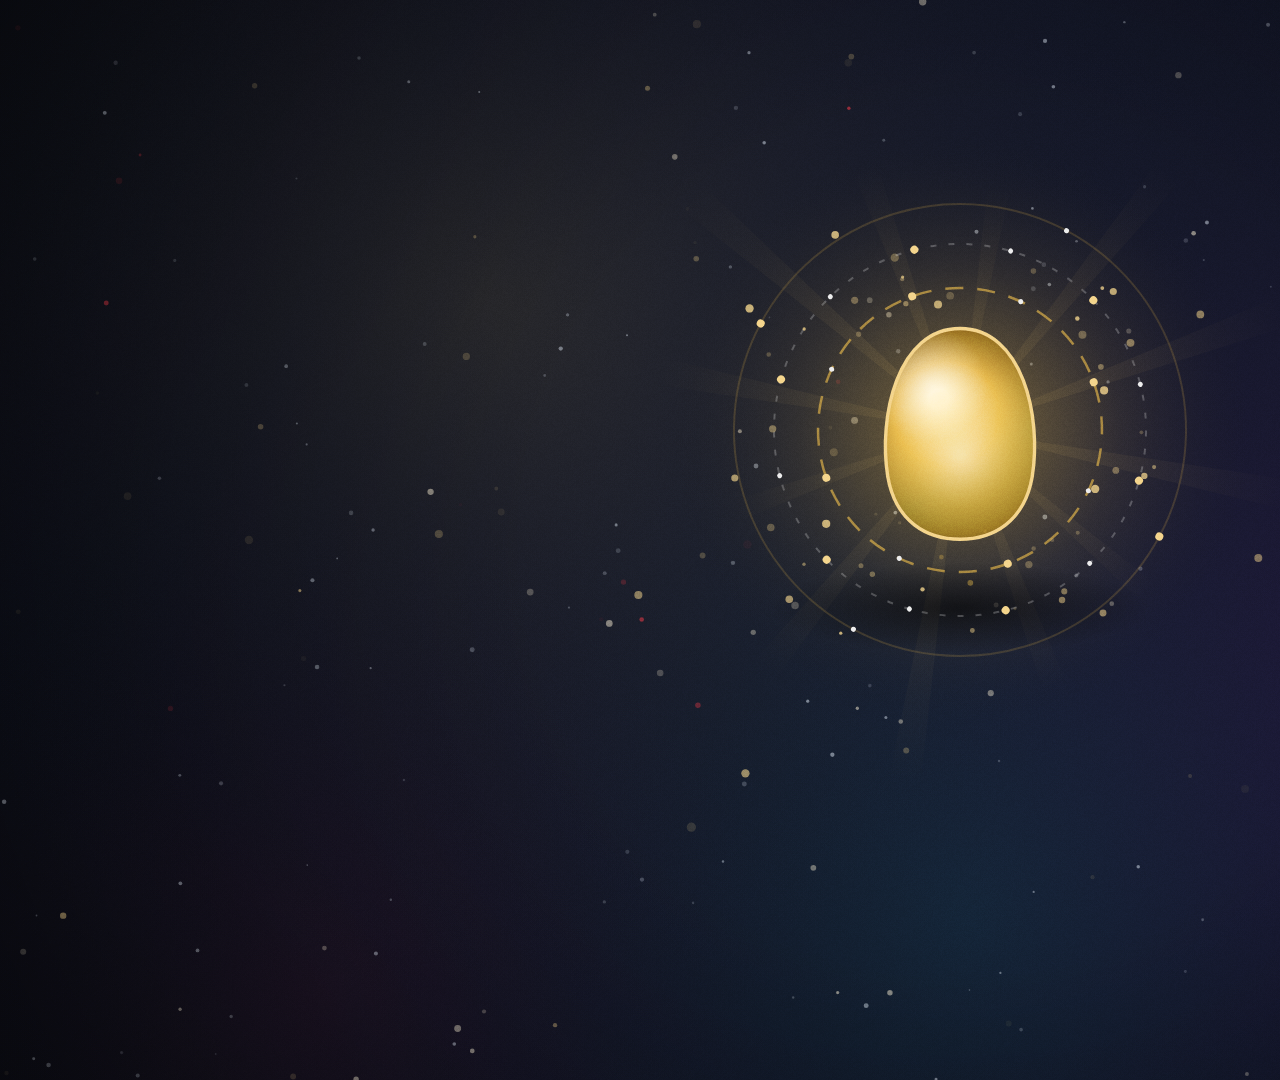
==== commit c0062638: "Fix v2 build: HELPERS window missed silhouette subsystem (slice 48-80) + drawNodeSilhouette (755-766" ====
--- a/segments/s1/index.html
+++ b/segments/s1/index.html
@@ -144,6 +144,39 @@
 const W = 1920, H = 1080, DUR = 54.15;
 const cv = document.getElementById('cv');
 const ctx = cv.getContext('2d');
+const SILCACHE = {};
+function silCanvas(key, fill){
+  const img = IMG[key];
+  if(!img || !img.complete || !img.naturalWidth) return null;
+  const ck = key + '|' + fill;
+  if(SILCACHE[ck]) return SILCACHE[ck];
+  const cv2 = document.createElement('canvas');
+  cv2.width = img.naturalWidth; cv2.height = img.naturalHeight;
+  const g = cv2.getContext('2d');
+  g.drawImage(img, 0, 0);
+  g.globalCompositeOperation = 'source-in';
+  if(fill === 'slate'){
+    const gr = g.createLinearGradient(0, 0, 0, cv2.height);
+    gr.addColorStop(0, '#2E3A58'); gr.addColorStop(1, '#1B2338');
+    g.fillStyle = gr;
+  } else g.fillStyle = fill;
+  g.fillRect(0, 0, cv2.width, cv2.height);
+  SILCACHE[ck] = cv2;
+  return cv2;
+}
+/* Blacked-out mystery shape: accent rim-glow halo + lifted slate body. */
+function drawSilhouette(c, key, cx, cy, size, accent, alpha=1){
+  const sil = silCanvas(key, 'slate'), rim = silCanvas(key, accent);
+  if(!sil || !rim) return;
+  c.save(); c.globalAlpha *= alpha;
+  c.save();
+  c.shadowColor = accent; c.shadowBlur = 30;
+  c.drawImage(rim, cx - size/2, cy - size/2, size, size);
+  c.drawImage(rim, cx - size/2, cy - size/2, size, size);
+  c.restore();
+  c.drawImage(sil, cx - size/2, cy - size/2, size, size);
+  c.restore();
+}
 const PAL = {
   plate:'#17181D', offWhite:'#EDEDED', silver:'#B4BCC6',
   gold:'#E6B84C', goldBright:'#F4D58D', goldSpec:'#FFD000',
@@ -748,19 +781,6 @@
   }
 }
 /* ---- background: obsidian gradient, nebula haze, stardust parallax, embers. NO GRID. ---- */
-function drawNodeSilhouette(c,cx,cy,r,key,accent,t,alpha){
-  c.save();
-  c.beginPath(); c.arc(cx,cy,r-6,0,Math.PI*2); c.clip();
-  drawSilhouette(c,key,cx,cy,(r-6)*2,accent,alpha);
-  c.restore();
-  const pulse=0.45+0.35*Math.sin(t*2.2+cx*0.01);
-  c.save(); c.globalAlpha*=alpha*pulse;
-  c.beginPath(); c.arc(cx,cy,r+2,0,Math.PI*2);
-  c.strokeStyle=accent; c.lineWidth=3;
-  c.shadowColor=accent; c.shadowBlur=12; c.stroke();
-  c.restore();
-}
-function drawMapNodeSil(c,node,key,accent,name,sub,t,alpha){
 function drawNodeSilhouette(c,cx,cy,r,key,accent,t,alpha){
   c.save();
   c.beginPath(); c.arc(cx,cy,r-6,0,Math.PI*2); c.clip();
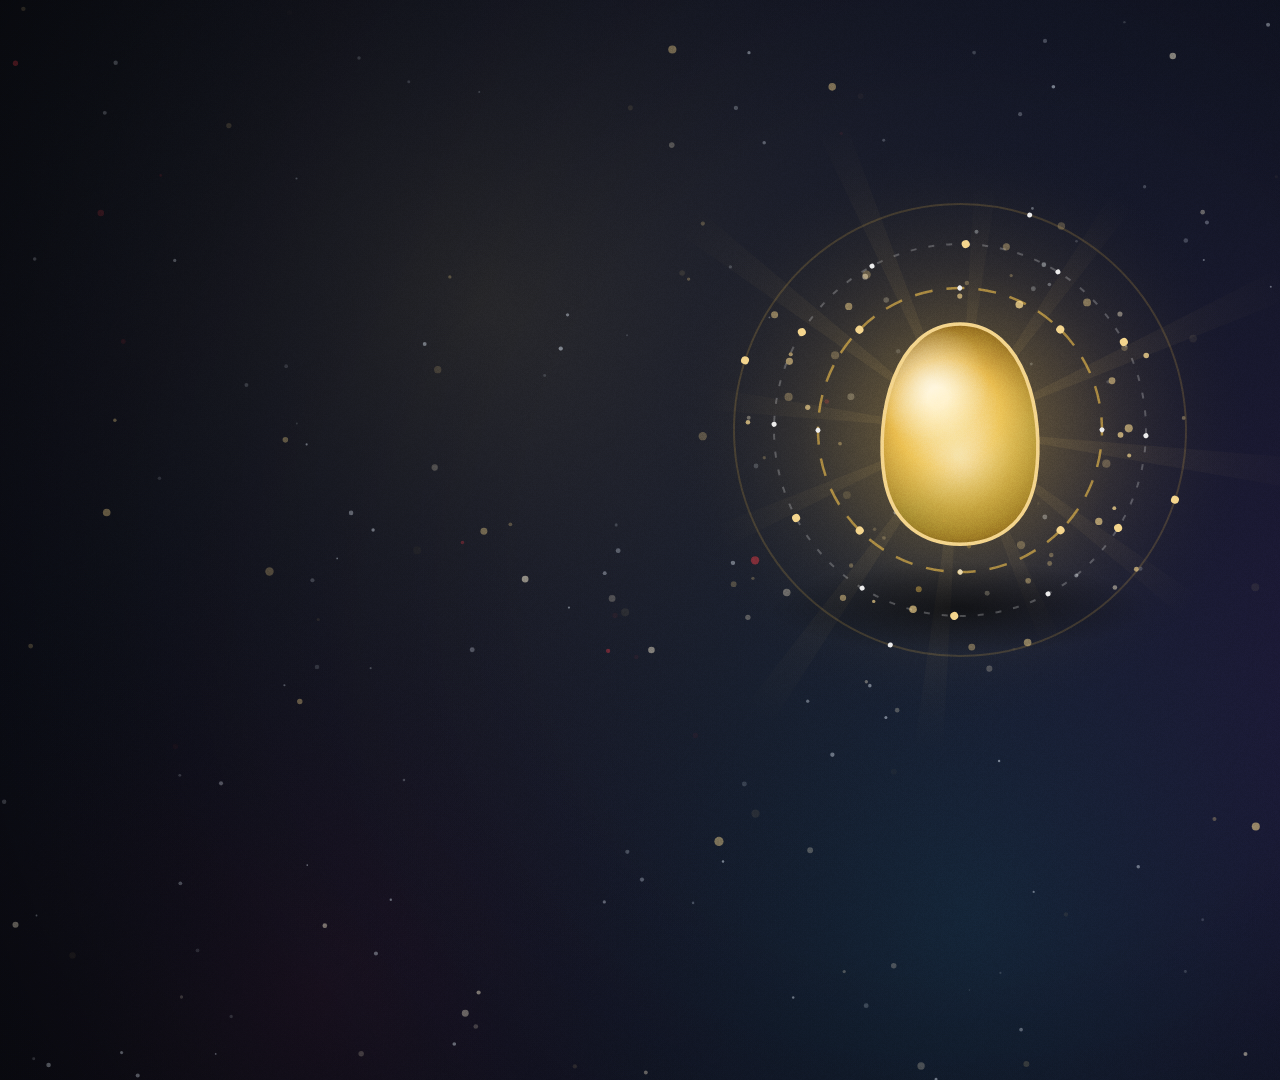
==== commit 6e75b6d5: "Ep.4 v2: sprite-sheet map medallions (fixes HF capture black-frame failure from 125-image preloads)," ====
--- a/segments/s1/index.html
+++ b/segments/s1/index.html
@@ -11,136 +11,16 @@
 <body>
 <div id="root" data-composition-id="main" data-start="0" data-duration="54.15" data-width="1920" data-height="1080">
 <canvas id="cv" width="1920" height="1080"></canvas>
-<img class="preload" id="art1001" src="assets/art/art_1001_hero.png"/>
-<img class="preload" id="art1002" src="assets/art/art_1002_hero.png"/>
-<img class="preload" id="art1003" src="assets/art/art_1003_hero.png"/>
-<img class="preload" id="art1004" src="assets/art/art_1004_hero.png"/>
 <img class="preload" id="art1005" src="assets/art/art_1005_hero.png"/>
-<img class="preload" id="art1006" src="assets/art/art_1006_hero.png"/>
-<img class="preload" id="art1007" src="assets/art/art_1007_hero.png"/>
-<img class="preload" id="art1008" src="assets/art/art_1008_hero.png"/>
-<img class="preload" id="art1009" src="assets/art/art_1009_hero.png"/>
-<img class="preload" id="art1010" src="assets/art/art_1010_hero.png"/>
-<img class="preload" id="art1014" src="assets/art/art_1014_hero.png"/>
-<img class="preload" id="art1015" src="assets/art/art_1015_hero.png"/>
-<img class="preload" id="art1016" src="assets/art/art_1016_hero.png"/>
 <img class="preload" id="art1017" src="assets/art/art_1017_hero.png"/>
 <img class="preload" id="art1020" src="assets/art/art_1020_hero.png"/>
-<img class="preload" id="art1021" src="assets/art/art_1021_hero.png"/>
-<img class="preload" id="art1022" src="assets/art/art_1022_hero.png"/>
-<img class="preload" id="art1023" src="assets/art/art_1023_hero.png"/>
 <img class="preload" id="art1024" src="assets/art/art_1024_hero.png"/>
-<img class="preload" id="art1025" src="assets/art/art_1025_hero.png"/>
-<img class="preload" id="art144" src="assets/art/art_144_hero.png"/>
-<img class="preload" id="art145" src="assets/art/art_145_hero.png"/>
-<img class="preload" id="art146" src="assets/art/art_146_hero.png"/>
-<img class="preload" id="art150" src="assets/art/art_150_hero.png"/>
-<img class="preload" id="art151" src="assets/art/art_151_hero.png"/>
-<img class="preload" id="art243" src="assets/art/art_243_hero.png"/>
-<img class="preload" id="art244" src="assets/art/art_244_hero.png"/>
-<img class="preload" id="art245" src="assets/art/art_245_hero.png"/>
-<img class="preload" id="art249" src="assets/art/art_249_hero.png"/>
-<img class="preload" id="art250" src="assets/art/art_250_hero.png"/>
-<img class="preload" id="art251" src="assets/art/art_251_hero.png"/>
-<img class="preload" id="art377" src="assets/art/art_377_hero.png"/>
-<img class="preload" id="art378" src="assets/art/art_378_hero.png"/>
-<img class="preload" id="art379" src="assets/art/art_379_hero.png"/>
-<img class="preload" id="art380" src="assets/art/art_380_hero.png"/>
-<img class="preload" id="art381" src="assets/art/art_381_hero.png"/>
-<img class="preload" id="art382" src="assets/art/art_382_hero.png"/>
-<img class="preload" id="art383" src="assets/art/art_383_hero.png"/>
-<img class="preload" id="art384" src="assets/art/art_384_hero.png"/>
-<img class="preload" id="art385" src="assets/art/art_385_hero.png"/>
-<img class="preload" id="art386" src="assets/art/art_386_hero.png"/>
-<img class="preload" id="art480" src="assets/art/art_480_hero.png"/>
-<img class="preload" id="art481" src="assets/art/art_481_hero.png"/>
-<img class="preload" id="art482" src="assets/art/art_482_hero.png"/>
-<img class="preload" id="art483" src="assets/art/art_483_hero.png"/>
-<img class="preload" id="art484" src="assets/art/art_484_hero.png"/>
-<img class="preload" id="art485" src="assets/art/art_485_hero.png"/>
-<img class="preload" id="art486" src="assets/art/art_486_hero.png"/>
-<img class="preload" id="art487" src="assets/art/art_487_hero.png"/>
-<img class="preload" id="art488" src="assets/art/art_488_hero.png"/>
-<img class="preload" id="art489" src="assets/art/art_489_hero.png"/>
-<img class="preload" id="art490" src="assets/art/art_490_hero.png"/>
-<img class="preload" id="art491" src="assets/art/art_491_hero.png"/>
-<img class="preload" id="art492" src="assets/art/art_492_hero.png"/>
-<img class="preload" id="art493" src="assets/art/art_493_hero.png"/>
-<img class="preload" id="art494" src="assets/art/art_494_hero.png"/>
-<img class="preload" id="art638" src="assets/art/art_638_hero.png"/>
-<img class="preload" id="art639" src="assets/art/art_639_hero.png"/>
-<img class="preload" id="art640" src="assets/art/art_640_hero.png"/>
-<img class="preload" id="art641" src="assets/art/art_641_hero.png"/>
-<img class="preload" id="art642" src="assets/art/art_642_hero.png"/>
-<img class="preload" id="art643" src="assets/art/art_643_hero.png"/>
-<img class="preload" id="art644" src="assets/art/art_644_hero.png"/>
-<img class="preload" id="art645" src="assets/art/art_645_hero.png"/>
-<img class="preload" id="art646" src="assets/art/art_646_hero.png"/>
-<img class="preload" id="art647" src="assets/art/art_647_hero.png"/>
-<img class="preload" id="art648" src="assets/art/art_648_hero.png"/>
-<img class="preload" id="art649" src="assets/art/art_649_hero.png"/>
-<img class="preload" id="art716" src="assets/art/art_716_hero.png"/>
-<img class="preload" id="art717" src="assets/art/art_717_hero.png"/>
-<img class="preload" id="art718" src="assets/art/art_718_hero.png"/>
-<img class="preload" id="art719" src="assets/art/art_719_hero.png"/>
-<img class="preload" id="art720" src="assets/art/art_720_hero.png"/>
-<img class="preload" id="art721" src="assets/art/art_721_hero.png"/>
-<img class="preload" id="art772" src="assets/art/art_772_hero.png"/>
-<img class="preload" id="art773" src="assets/art/art_773_hero.png"/>
-<img class="preload" id="art785" src="assets/art/art_785_hero.png"/>
-<img class="preload" id="art786" src="assets/art/art_786_hero.png"/>
-<img class="preload" id="art787" src="assets/art/art_787_hero.png"/>
-<img class="preload" id="art788" src="assets/art/art_788_hero.png"/>
-<img class="preload" id="art789" src="assets/art/art_789_hero.png"/>
-<img class="preload" id="art790" src="assets/art/art_790_hero.png"/>
-<img class="preload" id="art791" src="assets/art/art_791_hero.png"/>
-<img class="preload" id="art792" src="assets/art/art_792_hero.png"/>
-<img class="preload" id="art793" src="assets/art/art_793_hero.png"/>
-<img class="preload" id="art794" src="assets/art/art_794_hero.png"/>
-<img class="preload" id="art795" src="assets/art/art_795_hero.png"/>
-<img class="preload" id="art796" src="assets/art/art_796_hero.png"/>
-<img class="preload" id="art797" src="assets/art/art_797_hero.png"/>
-<img class="preload" id="art798" src="assets/art/art_798_hero.png"/>
-<img class="preload" id="art799" src="assets/art/art_799_hero.png"/>
-<img class="preload" id="art800" src="assets/art/art_800_hero.png"/>
-<img class="preload" id="art801" src="assets/art/art_801_hero.png"/>
-<img class="preload" id="art802" src="assets/art/art_802_hero.png"/>
-<img class="preload" id="art803" src="assets/art/art_803_hero.png"/>
-<img class="preload" id="art804" src="assets/art/art_804_hero.png"/>
-<img class="preload" id="art805" src="assets/art/art_805_hero.png"/>
-<img class="preload" id="art806" src="assets/art/art_806_hero.png"/>
-<img class="preload" id="art807" src="assets/art/art_807_hero.png"/>
-<img class="preload" id="art808" src="assets/art/art_808_hero.png"/>
-<img class="preload" id="art809" src="assets/art/art_809_hero.png"/>
-<img class="preload" id="art888" src="assets/art/art_888_hero.png"/>
-<img class="preload" id="art889" src="assets/art/art_889_hero.png"/>
-<img class="preload" id="art890" src="assets/art/art_890_hero.png"/>
-<img class="preload" id="art891" src="assets/art/art_891_hero.png"/>
-<img class="preload" id="art892" src="assets/art/art_892_hero.png"/>
-<img class="preload" id="art893" src="assets/art/art_893_hero.png"/>
-<img class="preload" id="art894" src="assets/art/art_894_hero.png"/>
-<img class="preload" id="art895" src="assets/art/art_895_hero.png"/>
-<img class="preload" id="art896" src="assets/art/art_896_hero.png"/>
-<img class="preload" id="art897" src="assets/art/art_897_hero.png"/>
-<img class="preload" id="art898" src="assets/art/art_898_hero.png"/>
-<img class="preload" id="art905" src="assets/art/art_905_hero.png"/>
-<img class="preload" id="art984" src="assets/art/art_984_hero.png"/>
-<img class="preload" id="art985" src="assets/art/art_985_hero.png"/>
-<img class="preload" id="art986" src="assets/art/art_986_hero.png"/>
-<img class="preload" id="art987" src="assets/art/art_987_hero.png"/>
-<img class="preload" id="art988" src="assets/art/art_988_hero.png"/>
-<img class="preload" id="art989" src="assets/art/art_989_hero.png"/>
-<img class="preload" id="art990" src="assets/art/art_990_hero.png"/>
-<img class="preload" id="art991" src="assets/art/art_991_hero.png"/>
-<img class="preload" id="art992" src="assets/art/art_992_hero.png"/>
-<img class="preload" id="art993" src="assets/art/art_993_hero.png"/>
-<img class="preload" id="art994" src="assets/art/art_994_hero.png"/>
-<img class="preload" id="art995" src="assets/art/art_995_hero.png"/>
+<img class="preload" id="artsheet" src="assets/art/mapsheet.png"/>
 </div>
 <script src="assets/gsap.min.js"></script>
 <script>
 'use strict';
-window.__DATA__ = {"seg": 1, "dur": 54.15, "intro": 0.0, "kick": "COLD OPEN", "title": "THE FAMILY TREE", "beats": [], "specials": [{"kind": "titlecard", "start": 40.6, "end": 46.4}, {"kind": "legend", "start": 46.4, "end": 54.15}], "mapNodes": [{"name": "Arceus", "dex": 493, "x": 3200, "y": 345, "accent": "#FFD84D", "state": "sil", "hero": true, "ord": 0, "label": true}, {"name": "Dialga", "dex": 483, "x": 2660, "y": 600, "accent": "#CBD5E1", "state": "sil", "hero": false, "ord": 0, "label": false}, {"name": "Palkia", "dex": 484, "x": 3200, "y": 650, "accent": "#38BDF8", "state": "sil", "hero": false, "ord": 0, "label": false}, {"name": "Giratina", "dex": 487, "x": 3740, "y": 600, "accent": "#9D00FF", "state": "sil", "hero": false, "ord": 0, "label": false}, {"name": "Uxie", "dex": 480, "x": 2720, "y": 890, "accent": "#FF3CAC", "state": "sil", "hero": false, "ord": 0, "label": false}, {"name": "Mesprit", "dex": 481, "x": 3200, "y": 920, "accent": "#FF3CAC", "state": "sil", "hero": false, "ord": 0, "label": false}, {"name": "Azelf", "dex": 482, "x": 3680, "y": 890, "accent": "#FF3CAC", "state": "sil", "hero": false, "ord": 0, "label": false}, {"name": "Rayquaza", "dex": 384, "x": 1000, "y": 740, "accent": "#818CF8", "state": "sil", "hero": true, "ord": 0, "label": true}, {"name": "Kyogre", "dex": 382, "x": 560, "y": 1080, "accent": "#38BDF8", "state": "sil", "hero": false, "ord": 0, "label": false}, {"name": "Groudon", "dex": 383, "x": 1440, "y": 1080, "accent": "#E2BF65", "state": "sil", "hero": false, "ord": 0, "label": false}, {"name": "Mew", "dex": 151, "x": 1700, "y": 1200, "accent": "#FF3CAC", "state": "sil", "hero": false, "ord": 0, "label": false}, {"name": "Regigigas", "dex": 486, "x": 5320, "y": 740, "accent": "#FFD84D", "state": "sil", "hero": true, "ord": 0, "label": true}, {"name": "Regirock", "dex": 377, "x": 4600, "y": 1120, "accent": "#D6C48A", "state": "sil", "hero": false, "ord": 0, "label": false}, {"name": "Regice", "dex": 378, "x": 4960, "y": 1200, "accent": "#7DEFF5", "state": "sil", "hero": false, "ord": 0, "label": false}, {"name": "Registeel", "dex": 379, "x": 5320, "y": 1240, "accent": "#CBD5E1", "state": "sil", "hero": false, "ord": 0, "label": false}, {"name": "Regieleki", "dex": 894, "x": 5680, "y": 1200, "accent": "#FFD84D", "state": "sil", "hero": false, "ord": 0, "label": false}, {"name": "Regidrago", "dex": 895, "x": 6040, "y": 1120, "accent": "#818CF8", "state": "sil", "hero": false, "ord": 0, "label": false}, {"name": "Articuno", "dex": 144, "x": 430, "y": 1620, "accent": "#7DEFF5", "state": "sil", "hero": false, "ord": 0, "label": false}, {"name": "Zapdos", "dex": 145, "x": 760, "y": 1560, "accent": "#FFD84D", "state": "sil", "hero": false, "ord": 0, "label": false}, {"name": "Moltres", "dex": 146, "x": 1090, "y": 1620, "accent": "#FF7A2A", "state": "sil", "hero": false, "ord": 0, "label": false}, {"name": "Ho-Oh", "dex": 250, "x": 1980, "y": 1580, "accent": "#FF7A2A", "state": "sil", "hero": true, "ord": 0, "label": true}, {"name": "Lugia", "dex": 249, "x": 2380, "y": 1660, "accent": "#FF3CAC", "state": "sil", "hero": false, "ord": 0, "label": false}, {"name": "Raikou", "dex": 243, "x": 1620, "y": 1960, "accent": "#FFD84D", "state": "sil", "hero": false, "ord": 0, "label": false}, {"name": "Entei", "dex": 244, "x": 1980, "y": 2020, "accent": "#FF7A2A", "state": "sil", "hero": false, "ord": 0, "label": false}, {"name": "Suicune", "dex": 245, "x": 2340, "y": 1960, "accent": "#38BDF8", "state": "sil", "hero": false, "ord": 0, "label": false}, {"name": "Latias", "dex": 380, "x": 430, "y": 1980, "accent": "#818CF8", "state": "sil", "hero": false, "ord": 0, "label": false}, {"name": "Latios", "dex": 381, "x": 800, "y": 2040, "accent": "#818CF8", "state": "sil", "hero": false, "ord": 0, "label": false}, {"name": "Celebi", "dex": 251, "x": 1250, "y": 1880, "accent": "#FF3CAC", "state": "sil", "hero": false, "ord": 0, "label": false}, {"name": "Jirachi", "dex": 385, "x": 1250, "y": 2130, "accent": "#CBD5E1", "state": "sil", "hero": false, "ord": 0, "label": false}, {"name": "Heatran", "dex": 485, "x": 3820, "y": 1560, "accent": "#FF7A2A", "state": "sil", "hero": false, "ord": 0, "label": false}, {"name": "Cresselia", "dex": 488, "x": 4180, "y": 1560, "accent": "#FF3CAC", "state": "sil", "hero": false, "ord": 0, "label": false}, {"name": "Darkrai", "dex": 491, "x": 4180, "y": 1800, "accent": "#94A3B8", "state": "sil", "hero": false, "ord": 0, "label": false}, {"name": "Shaymin", "dex": 492, "x": 3820, "y": 1800, "accent": "#4ADE80", "state": "sil", "hero": false, "ord": 0, "label": false}, {"name": "Manaphy", "dex": 490, "x": 3820, "y": 2040, "accent": "#38BDF8", "state": "sil", "hero": false, "ord": 0, "label": false}, {"name": "Phione", "dex": 489, "x": 4120, "y": 2100, "accent": "#38BDF8", "state": "sil", "hero": false, "ord": 0, "label": false}, {"name": "Reshiram", "dex": 643, "x": 4780, "y": 1720, "accent": "#818CF8", "state": "sil", "hero": true, "ord": 0, "label": true}, {"name": "Zekrom", "dex": 644, "x": 5320, "y": 1720, "accent": "#818CF8", "state": "sil", "hero": true, "ord": 0, "label": true}, {"name": "Kyurem", "dex": 646, "x": 5050, "y": 1930, "accent": "#818CF8", "state": "sil", "hero": true, "ord": 0, "label": true}, {"name": "Victini", "dex": 494, "x": 4550, "y": 1930, "accent": "#FF3CAC", "state": "sil", "hero": false, "ord": 0, "label": false}, {"name": "Tornadus", "dex": 641, "x": 5600, "y": 1560, "accent": "#A5B4FC", "state": "sil", "hero": false, "ord": 0, "label": false}, {"name": "Thundurus", "dex": 642, "x": 5900, "y": 1560, "accent": "#FFD84D", "state": "sil", "hero": false, "ord": 0, "label": false}, {"name": "Landorus", "dex": 645, "x": 5750, "y": 1780, "accent": "#E2BF65", "state": "sil", "hero": false, "ord": 0, "label": false}, {"name": "Enamorus", "dex": 905, "x": 6050, "y": 1780, "accent": "#F9A8D4", "state": "sil", "hero": false, "ord": 0, "label": false}, {"name": "Cobalion", "dex": 638, "x": 4380, "y": 2130, "accent": "#CBD5E1", "state": "sil", "hero": false, "ord": 0, "label": false}, {"name": "Terrakion", "dex": 639, "x": 4720, "y": 2170, "accent": "#D6C48A", "state": "sil", "hero": false, "ord": 0, "label": false}, {"name": "Virizion", "dex": 640, "x": 5060, "y": 2130, "accent": "#4ADE80", "state": "sil", "hero": false, "ord": 0, "label": false}, {"name": "Keldeo", "dex": 647, "x": 5380, "y": 2170, "accent": "#38BDF8", "state": "sil", "hero": false, "ord": 0, "label": false}, {"name": "Xerneas", "dex": 716, "x": 5660, "y": 2040, "accent": "#F9A8D4", "state": "sil", "hero": false, "ord": 0, "label": false}, {"name": "Yveltal", "dex": 717, "x": 5960, "y": 2040, "accent": "#94A3B8", "state": "sil", "hero": false, "ord": 0, "label": false}, {"name": "Zygarde", "dex": 718, "x": 5810, "y": 2180, "accent": "#818CF8", "state": "sil", "hero": false, "ord": 0, "label": false}, {"name": "Mewtwo", "dex": 150, "x": 500, "y": 2480, "accent": "#FF3CAC", "state": "sil", "hero": true, "ord": 0, "label": true}, {"name": "Genesect", "dex": 649, "x": 900, "y": 2440, "accent": "#A3E635", "state": "sil", "hero": false, "ord": 0, "label": false}, {"name": "Type: Null", "dex": 772, "x": 1300, "y": 2480, "accent": "#FFD84D", "state": "sil", "hero": false, "ord": 0, "label": false}, {"name": "Silvally", "dex": 773, "x": 1300, "y": 2680, "accent": "#FFD84D", "state": "sil", "hero": false, "ord": 0, "label": false}, {"name": "Magearna", "dex": 801, "x": 880, "y": 2680, "accent": "#CBD5E1", "state": "sil", "hero": false, "ord": 0, "label": false}, {"name": "Diancie", "dex": 719, "x": 500, "y": 2740, "accent": "#D6C48A", "state": "sil", "hero": false, "ord": 0, "label": false}, {"name": "Kubfu", "dex": 891, "x": 1750, "y": 2440, "accent": "#FF3B5C", "state": "sil", "hero": false, "ord": 0, "label": false}, {"name": "Urshifu", "dex": 892, "x": 1750, "y": 2660, "accent": "#FF3B5C", "state": "sil", "hero": false, "ord": 0, "label": false}, {"name": "Pecharunt", "dex": 1025, "x": 2350, "y": 2420, "accent": "#C084FC", "state": "sil", "hero": true, "ord": 0, "label": true}, {"name": "Ogerpon", "dex": 1017, "x": 2780, "y": 2420, "accent": "#4ADE80", "state": "sil", "hero": true, "ord": 0, "label": true}, {"name": "Okidogi", "dex": 1014, "x": 2200, "y": 2640, "accent": "#C084FC", "state": "sil", "hero": false, "ord": 0, "label": false}, {"name": "Munkidori", "dex": 1015, "x": 2480, "y": 2680, "accent": "#C084FC", "state": "sil", "hero": false, "ord": 0, "label": false}, {"name": "Fezandipiti", "dex": 1016, "x": 2760, "y": 2640, "accent": "#C084FC", "state": "sil", "hero": false, "ord": 0, "label": false}, {"name": "Volcanion", "dex": 721, "x": 330, "y": 2860, "accent": "#FF7A2A", "state": "sil", "hero": false, "ord": 0, "label": false}, {"name": "Hoopa", "dex": 720, "x": 680, "y": 2900, "accent": "#FF3CAC", "state": "sil", "hero": false, "ord": 0, "label": false}, {"name": "Marshadow", "dex": 802, "x": 1010, "y": 2890, "accent": "#FF3B5C", "state": "sil", "hero": false, "ord": 0, "label": false}, {"name": "Zeraora", "dex": 807, "x": 1260, "y": 2900, "accent": "#FFD84D", "state": "sil", "hero": false, "ord": 0, "label": false}, {"name": "Meloetta", "dex": 648, "x": 1570, "y": 2860, "accent": "#FFD84D", "state": "sil", "hero": false, "ord": 0, "label": false}, {"name": "Meltan", "dex": 808, "x": 1880, "y": 2900, "accent": "#CBD5E1", "state": "sil", "hero": false, "ord": 0, "label": false}, {"name": "Melmetal", "dex": 809, "x": 2190, "y": 2860, "accent": "#CBD5E1", "state": "sil", "hero": false, "ord": 0, "label": false}, {"name": "Zarude", "dex": 893, "x": 2500, "y": 2900, "accent": "#94A3B8", "state": "sil", "hero": false, "ord": 0, "label": false}, {"name": "Deoxys", "dex": 386, "x": 3650, "y": 2440, "accent": "#FF3CAC", "state": "sil", "hero": false, "ord": 0, "label": false}, {"name": "Eternatus", "dex": 890, "x": 4450, "y": 2460, "accent": "#C084FC", "state": "sil", "hero": true, "ord": 0, "label": true}, {"name": "Zacian", "dex": 888, "x": 3900, "y": 2600, "accent": "#F9A8D4", "state": "sil", "hero": false, "ord": 0, "label": false}, {"name": "Zamazenta", "dex": 889, "x": 4280, "y": 2760, "accent": "#FF3B5C", "state": "sil", "hero": false, "ord": 0, "label": false}, {"name": "Calyrex", "dex": 898, "x": 4900, "y": 2440, "accent": "#FF3CAC", "state": "sil", "hero": false, "ord": 0, "label": false}, {"name": "Glastrier", "dex": 896, "x": 4780, "y": 2660, "accent": "#7DEFF5", "state": "sil", "hero": false, "ord": 0, "label": false}, {"name": "Spectrier", "dex": 897, "x": 5080, "y": 2660, "accent": "#9D00FF", "state": "sil", "hero": false, "ord": 0, "label": false}, {"name": "Tapu Koko", "dex": 785, "x": 5300, "y": 2400, "accent": "#FFD84D", "state": "sil", "hero": false, "ord": 0, "label": false}, {"name": "Tapu Lele", "dex": 786, "x": 5560, "y": 2440, "accent": "#FF3CAC", "state": "sil", "hero": false, "ord": 0, "label": false}, {"name": "Tapu Bulu", "dex": 787, "x": 5820, "y": 2400, "accent": "#4ADE80", "state": "sil", "hero": false, "ord": 0, "label": false}, {"name": "Tapu Fini", "dex": 788, "x": 6080, "y": 2440, "accent": "#38BDF8", "state": "sil", "hero": false, "ord": 0, "label": false}, {"name": "Necrozma", "dex": 800, "x": 5640, "y": 2560, "accent": "#FF3CAC", "state": "sil", "hero": true, "ord": 0, "label": true}, {"name": "Cosmog", "dex": 789, "x": 5200, "y": 2760, "accent": "#FF3CAC", "state": "sil", "hero": false, "ord": 0, "label": false}, {"name": "Cosmoem", "dex": 790, "x": 5460, "y": 2800, "accent": "#FF3CAC", "state": "sil", "hero": false, "ord": 0, "label": false}, {"name": "Solgaleo", "dex": 791, "x": 5760, "y": 2740, "accent": "#FF3CAC", "state": "sil", "hero": false, "ord": 0, "label": false}, {"name": "Lunala", "dex": 792, "x": 6080, "y": 2780, "accent": "#FF3CAC", "state": "sil", "hero": false, "ord": 0, "label": false}, {"name": "Nihilego", "dex": 793, "x": 3520, "y": 2900, "accent": "#D6C48A", "state": "sil", "hero": false, "ord": 0, "label": false}, {"name": "Buzzwole", "dex": 794, "x": 3772, "y": 2900, "accent": "#A3E635", "state": "sil", "hero": false, "ord": 0, "label": false}, {"name": "Pheromosa", "dex": 795, "x": 4024, "y": 2900, "accent": "#A3E635", "state": "sil", "hero": false, "ord": 0, "label": false}, {"name": "Xurkitree", "dex": 796, "x": 4276, "y": 2900, "accent": "#FFD84D", "state": "sil", "hero": false, "ord": 0, "label": false}, {"name": "Celesteela", "dex": 797, "x": 4528, "y": 2900, "accent": "#CBD5E1", "state": "sil", "hero": false, "ord": 0, "label": false}, {"name": "Kartana", "dex": 798, "x": 4780, "y": 2900, "accent": "#4ADE80", "state": "sil", "hero": false, "ord": 0, "label": false}, {"name": "Guzzlord", "dex": 799, "x": 5032, "y": 2900, "accent": "#94A3B8", "state": "sil", "hero": false, "ord": 0, "label": false}, {"name": "Poipole", "dex": 803, "x": 5284, "y": 2900, "accent": "#C084FC", "state": "sil", "hero": false, "ord": 0, "label": false}, {"name": "Naganadel", "dex": 804, "x": 5536, "y": 2900, "accent": "#C084FC", "state": "sil", "hero": false, "ord": 0, "label": false}, {"name": "Stakataka", "dex": 805, "x": 5788, "y": 2900, "accent": "#D6C48A", "state": "sil", "hero": false, "ord": 0, "label": false}, {"name": "Blacephalon", "dex": 806, "x": 6040, "y": 2900, "accent": "#FF7A2A", "state": "sil", "hero": false, "ord": 0, "label": false}, {"name": "Wo-Chien", "dex": 1001, "x": 400, "y": 3180, "accent": "#94A3B8", "state": "sil", "hero": false, "ord": 0, "label": false}, {"name": "Chien-Pao", "dex": 1002, "x": 720, "y": 3180, "accent": "#94A3B8", "state": "sil", "hero": false, "ord": 0, "label": false}, {"name": "Ting-Lu", "dex": 1003, "x": 400, "y": 3400, "accent": "#94A3B8", "state": "sil", "hero": false, "ord": 0, "label": false}, {"name": "Chi-Yu", "dex": 1004, "x": 720, "y": 3400, "accent": "#94A3B8", "state": "sil", "hero": false, "ord": 0, "label": false}, {"name": "Great Tusk", "dex": 984, "x": 1180, "y": 3180, "accent": "#E2BF65", "state": "sil", "hero": false, "ord": 0, "label": false}, {"name": "Scream Tail", "dex": 985, "x": 1480, "y": 3180, "accent": "#F9A8D4", "state": "sil", "hero": false, "ord": 0, "label": false}, {"name": "Brute Bonnet", "dex": 986, "x": 1780, "y": 3180, "accent": "#4ADE80", "state": "sil", "hero": false, "ord": 0, "label": false}, {"name": "Flutter Mane", "dex": 987, "x": 2080, "y": 3180, "accent": "#9D00FF", "state": "sil", "hero": false, "ord": 0, "label": false}, {"name": "Slither Wing", "dex": 988, "x": 2380, "y": 3180, "accent": "#A3E635", "state": "sil", "hero": false, "ord": 0, "label": false}, {"name": "Sandy Shocks", "dex": 989, "x": 2680, "y": 3180, "accent": "#FFD84D", "state": "sil", "hero": false, "ord": 0, "label": false}, {"name": "Roaring Moon", "dex": 1005, "x": 1330, "y": 3370, "accent": "#818CF8", "state": "sil", "hero": false, "ord": 0, "label": false}, {"name": "Walking Wake", "dex": 1009, "x": 1630, "y": 3370, "accent": "#38BDF8", "state": "sil", "hero": false, "ord": 0, "label": false}, {"name": "Gouging Fire", "dex": 1023, "x": 1930, "y": 3370, "accent": "#FF7A2A", "state": "sil", "hero": false, "ord": 0, "label": false}, {"name": "Raging Bolt", "dex": 1022, "x": 2230, "y": 3370, "accent": "#FFD84D", "state": "sil", "hero": false, "ord": 0, "label": false}, {"name": "Koraidon", "dex": 1007, "x": 2530, "y": 3370, "accent": "#FF3B5C", "state": "sil", "hero": true, "ord": 0, "label": true}, {"name": "Iron Treads", "dex": 990, "x": 3720, "y": 3180, "accent": "#E2BF65", "state": "sil", "hero": false, "ord": 0, "label": false}, {"name": "Iron Bundle", "dex": 991, "x": 4020, "y": 3180, "accent": "#7DEFF5", "state": "sil", "hero": false, "ord": 0, "label": false}, {"name": "Iron Hands", "dex": 992, "x": 4320, "y": 3180, "accent": "#FF3B5C", "state": "sil", "hero": false, "ord": 0, "label": false}, {"name": "Iron Jugulis", "dex": 993, "x": 4620, "y": 3180, "accent": "#94A3B8", "state": "sil", "hero": false, "ord": 0, "label": false}, {"name": "Iron Moth", "dex": 994, "x": 4920, "y": 3180, "accent": "#FF7A2A", "state": "sil", "hero": false, "ord": 0, "label": false}, {"name": "Iron Thorns", "dex": 995, "x": 5220, "y": 3180, "accent": "#D6C48A", "state": "sil", "hero": false, "ord": 0, "label": false}, {"name": "Iron Valiant", "dex": 1006, "x": 3870, "y": 3370, "accent": "#F9A8D4", "state": "sil", "hero": false, "ord": 0, "label": false}, {"name": "Iron Leaves", "dex": 1010, "x": 4170, "y": 3370, "accent": "#4ADE80", "state": "sil", "hero": false, "ord": 0, "label": false}, {"name": "Iron Boulder", "dex": 1020, "x": 4470, "y": 3370, "accent": "#D6C48A", "state": "sil", "hero": false, "ord": 0, "label": false}, {"name": "Iron Crown", "dex": 1021, "x": 4770, "y": 3370, "accent": "#CBD5E1", "state": "sil", "hero": false, "ord": 0, "label": false}, {"name": "Miraidon", "dex": 1008, "x": 5070, "y": 3370, "accent": "#FFD84D", "state": "sil", "hero": true, "ord": 0, "label": true}, {"name": "Terapagos", "dex": 1024, "x": 3200, "y": 3420, "accent": "#FFD84D", "state": "sil", "hero": true, "ord": 0, "label": true}], "mapEdges": [{"a": 0, "b": 1, "style": "solid"}, {"a": 0, "b": 2, "style": "solid"}, {"a": 0, "b": 3, "style": "solid"}, {"a": 0, "b": 4, "style": "solid"}, {"a": 0, "b": 5, "style": "solid"}, {"a": 0, "b": 6, "style": "solid"}, {"a": 7, "b": 9, "style": "solid"}, {"a": 7, "b": 8, "style": "solid"}, {"a": 11, "b": 12, "style": "solid"}, {"a": 11, "b": 13, "style": "solid"}, {"a": 11, "b": 14, "style": "solid"}, {"a": 11, "b": 15, "style": "solid"}, {"a": 11, "b": 16, "style": "solid"}, {"a": 20, "b": 22, "style": "solid"}, {"a": 20, "b": 23, "style": "solid"}, {"a": 20, "b": 24, "style": "solid"}, {"a": 21, "b": 17, "style": "dashed"}, {"a": 21, "b": 18, "style": "dashed"}, {"a": 21, "b": 19, "style": "dashed"}, {"a": 25, "b": 26, "style": "dashed"}, {"a": 33, "b": 34, "style": "solid"}, {"a": 30, "b": 31, "style": "solid"}, {"a": 41, "b": 39, "style": "dashed"}, {"a": 41, "b": 40, "style": "dashed"}, {"a": 41, "b": 42, "style": "solid"}, {"a": 43, "b": 44, "style": "solid"}, {"a": 43, "b": 45, "style": "solid"}, {"a": 43, "b": 46, "style": "solid"}, {"a": 49, "b": 47, "style": "solid"}, {"a": 49, "b": 48, "style": "solid"}, {"a": 10, "b": 50, "style": "callback"}, {"a": 52, "b": 53, "style": "solid"}, {"a": 56, "b": 57, "style": "solid"}, {"a": 68, "b": 69, "style": "solid"}, {"a": 58, "b": 60, "style": "chain"}, {"a": 58, "b": 61, "style": "chain"}, {"a": 58, "b": 62, "style": "chain"}, {"a": 58, "b": 59, "style": "truth"}, {"a": 0, "b": 52, "style": "callback"}, {"a": 83, "b": 84, "style": "solid"}, {"a": 84, "b": 85, "style": "solid"}, {"a": 84, "b": 86, "style": "solid"}, {"a": 82, "b": 85, "style": "chain"}, {"a": 82, "b": 86, "style": "chain"}, {"a": 78, "b": 85, "style": "dashed"}, {"a": 78, "b": 86, "style": "dashed"}, {"a": 72, "b": 73, "style": "clash"}, {"a": 72, "b": 74, "style": "clash"}, {"a": 73, "b": 74, "style": "dashed"}, {"a": 75, "b": 76, "style": "solid"}, {"a": 75, "b": 77, "style": "solid"}, {"a": 94, "b": 95, "style": "solid"}, {"a": 124, "b": 112, "style": "dashed"}, {"a": 124, "b": 123, "style": "dashed"}, {"a": 24, "b": 109, "style": "echo"}, {"a": 23, "b": 110, "style": "echo"}, {"a": 22, "b": 111, "style": "echo"}, {"a": 43, "b": 122, "style": "echo"}, {"a": 44, "b": 121, "style": "echo"}, {"a": 45, "b": 120, "style": "echo"}], "mapFit": {"s": 0.1947, "ox": 335.9, "oy": 133.4, "r": 58}, "mapNewCount": 1, "counter": [], "imgs": ["1001", "1002", "1003", "1004", "1005", "1006", "1007", "1008", "1009", "1010", "1014", "1015", "1016", "1017", "1020", "1021", "1022", "1023", "1024", "1025", "144", "145", "146", "150", "151", "243", "244", "245", "249", "250", "251", "377", "378", "379", "380", "381", "382", "383", "384", "385", "386", "480", "481", "482", "483", "484", "485", "486", "487", "488", "489", "490", "491", "492", "493", "494", "638", "639", "640", "641", "642", "643", "644", "645", "646", "647", "648", "649", "716", "717", "718", "719", "720", "721", "772", "773", "785", "786", "787", "788", "789", "790", "791", "792", "793", "794", "795", "796", "797", "798", "799", "800", "801", "802", "803", "804", "805", "806", "807", "808", "809", "888", "889", "890", "891", "892", "893", "894", "895", "896", "897", "898", "905", "984", "985", "986", "987", "988", "989", "990", "991", "992", "993", "994", "995"]};
+window.__DATA__ = {"seg": 1, "dur": 54.15, "intro": 0.0, "kick": "COLD OPEN", "title": "THE FAMILY TREE", "beats": [], "specials": [{"kind": "titlecard", "start": 40.6, "end": 46.4}, {"kind": "legend", "start": 46.4, "end": 54.15}], "mapNodes": [{"name": "Arceus", "dex": 493, "rect": [1840, 460], "x": 3200, "y": 345, "accent": "#FFD84D", "state": "sil", "hero": true, "ord": 0, "label": false}, {"name": "Dialga", "dex": 483, "rect": [2530, 230], "x": 2660, "y": 600, "accent": "#CBD5E1", "state": "sil", "hero": false, "ord": 0, "label": false}, {"name": "Palkia", "dex": 484, "rect": [2760, 230], "x": 3200, "y": 650, "accent": "#38BDF8", "state": "sil", "hero": false, "ord": 0, "label": false}, {"name": "Giratina", "dex": 487, "rect": [460, 460], "x": 3740, "y": 600, "accent": "#9D00FF", "state": "sil", "hero": false, "ord": 0, "label": false}, {"name": "Uxie", "dex": 480, "rect": [1840, 230], "x": 2720, "y": 890, "accent": "#FF3CAC", "state": "sil", "hero": false, "ord": 0, "label": false}, {"name": "Mesprit", "dex": 481, "rect": [2070, 230], "x": 3200, "y": 920, "accent": "#FF3CAC", "state": "sil", "hero": false, "ord": 0, "label": false}, {"name": "Azelf", "dex": 482, "rect": [2300, 230], "x": 3680, "y": 890, "accent": "#FF3CAC", "state": "sil", "hero": false, "ord": 0, "label": false}, {"name": "Rayquaza", "dex": 384, "rect": [1150, 230], "x": 1000, "y": 740, "accent": "#818CF8", "state": "sil", "hero": true, "ord": 0, "label": false}, {"name": "Kyogre", "dex": 382, "rect": [690, 230], "x": 560, "y": 1080, "accent": "#38BDF8", "state": "sil", "hero": false, "ord": 0, "label": false}, {"name": "Groudon", "dex": 383, "rect": [920, 230], "x": 1440, "y": 1080, "accent": "#E2BF65", "state": "sil", "hero": false, "ord": 0, "label": false}, {"name": "Mew", "dex": 151, "rect": [920, 0], "x": 1700, "y": 1200, "accent": "#FF3CAC", "state": "sil", "hero": false, "ord": 0, "label": false}, {"name": "Regigigas", "dex": 486, "rect": [230, 460], "x": 5320, "y": 740, "accent": "#FFD84D", "state": "sil", "hero": true, "ord": 0, "label": false}, {"name": "Regirock", "dex": 377, "rect": [2530, 0], "x": 4600, "y": 1120, "accent": "#D6C48A", "state": "sil", "hero": false, "ord": 0, "label": false}, {"name": "Regice", "dex": 378, "rect": [2760, 0], "x": 4960, "y": 1200, "accent": "#7DEFF5", "state": "sil", "hero": false, "ord": 0, "label": false}, {"name": "Registeel", "dex": 379, "rect": [0, 230], "x": 5320, "y": 1240, "accent": "#CBD5E1", "state": "sil", "hero": false, "ord": 0, "label": false}, {"name": "Regieleki", "dex": 894, "rect": [2070, 1380], "x": 5680, "y": 1200, "accent": "#FFD84D", "state": "sil", "hero": false, "ord": 0, "label": false}, {"name": "Regidrago", "dex": 895, "rect": [2300, 1380], "x": 6040, "y": 1120, "accent": "#818CF8", "state": "sil", "hero": false, "ord": 0, "label": false}, {"name": "Articuno", "dex": 144, "rect": [0, 0], "x": 430, "y": 1620, "accent": "#7DEFF5", "state": "sil", "hero": false, "ord": 0, "label": false}, {"name": "Zapdos", "dex": 145, "rect": [230, 0], "x": 760, "y": 1560, "accent": "#FFD84D", "state": "sil", "hero": false, "ord": 0, "label": false}, {"name": "Moltres", "dex": 146, "rect": [460, 0], "x": 1090, "y": 1620, "accent": "#FF7A2A", "state": "sil", "hero": false, "ord": 0, "label": false}, {"name": "Ho-Oh", "dex": 250, "rect": [2070, 0], "x": 1980, "y": 1580, "accent": "#FF7A2A", "state": "sil", "hero": true, "ord": 0, "label": false}, {"name": "Lugia", "dex": 249, "rect": [1840, 0], "x": 2380, "y": 1660, "accent": "#FF3CAC", "state": "sil", "hero": false, "ord": 0, "label": false}, {"name": "Raikou", "dex": 243, "rect": [1150, 0], "x": 1620, "y": 1960, "accent": "#FFD84D", "state": "sil", "hero": false, "ord": 0, "label": false}, {"name": "Entei", "dex": 244, "rect": [1380, 0], "x": 1980, "y": 2020, "accent": "#FF7A2A", "state": "sil", "hero": false, "ord": 0, "label": false}, {"name": "Suicune", "dex": 245, "rect": [1610, 0], "x": 2340, "y": 1960, "accent": "#38BDF8", "state": "sil", "hero": false, "ord": 0, "label": false}, {"name": "Latias", "dex": 380, "rect": [230, 230], "x": 430, "y": 1980, "accent": "#818CF8", "state": "sil", "hero": false, "ord": 0, "label": false}, {"name": "Latios", "dex": 381, "rect": [460, 230], "x": 800, "y": 2040, "accent": "#818CF8", "state": "sil", "hero": false, "ord": 0, "label": false}, {"name": "Celebi", "dex": 251, "rect": [2300, 0], "x": 1250, "y": 1880, "accent": "#FF3CAC", "state": "sil", "hero": false, "ord": 0, "label": false}, {"name": "Jirachi", "dex": 385, "rect": [1380, 230], "x": 1250, "y": 2130, "accent": "#CBD5E1", "state": "sil", "hero": false, "ord": 0, "label": false}, {"name": "Heatran", "dex": 485, "rect": [0, 460], "x": 3820, "y": 1560, "accent": "#FF7A2A", "state": "sil", "hero": false, "ord": 0, "label": false}, {"name": "Cresselia", "dex": 488, "rect": [690, 460], "x": 4180, "y": 1560, "accent": "#FF3CAC", "state": "sil", "hero": false, "ord": 0, "label": false}, {"name": "Darkrai", "dex": 491, "rect": [1380, 460], "x": 4180, "y": 1800, "accent": "#94A3B8", "state": "sil", "hero": false, "ord": 0, "label": false}, {"name": "Shaymin", "dex": 492, "rect": [1610, 460], "x": 3820, "y": 1800, "accent": "#4ADE80", "state": "sil", "hero": false, "ord": 0, "label": false}, {"name": "Manaphy", "dex": 490, "rect": [1150, 460], "x": 3820, "y": 2040, "accent": "#38BDF8", "state": "sil", "hero": false, "ord": 0, "label": false}, {"name": "Phione", "dex": 489, "rect": [920, 460], "x": 4120, "y": 2100, "accent": "#38BDF8", "state": "sil", "hero": false, "ord": 0, "label": false}, {"name": "Reshiram", "dex": 643, "rect": [460, 690], "x": 4780, "y": 1720, "accent": "#818CF8", "state": "sil", "hero": true, "ord": 0, "label": false}, {"name": "Zekrom", "dex": 644, "rect": [690, 690], "x": 5320, "y": 1720, "accent": "#818CF8", "state": "sil", "hero": true, "ord": 0, "label": false}, {"name": "Kyurem", "dex": 646, "rect": [1150, 690], "x": 5050, "y": 1930, "accent": "#818CF8", "state": "sil", "hero": true, "ord": 0, "label": false}, {"name": "Victini", "dex": 494, "rect": [2070, 460], "x": 4550, "y": 1930, "accent": "#FF3CAC", "state": "sil", "hero": false, "ord": 0, "label": false}, {"name": "Tornadus", "dex": 641, "rect": [0, 690], "x": 5600, "y": 1560, "accent": "#A5B4FC", "state": "sil", "hero": false, "ord": 0, "label": false}, {"name": "Thundurus", "dex": 642, "rect": [230, 690], "x": 5900, "y": 1560, "accent": "#FFD84D", "state": "sil", "hero": false, "ord": 0, "label": false}, {"name": "Landorus", "dex": 645, "rect": [920, 690], "x": 5750, "y": 1780, "accent": "#E2BF65", "state": "sil", "hero": false, "ord": 0, "label": false}, {"name": "Enamorus", "dex": 905, "rect": [230, 1610], "x": 6050, "y": 1780, "accent": "#F9A8D4", "state": "sil", "hero": false, "ord": 0, "label": false}, {"name": "Cobalion", "dex": 638, "rect": [2300, 460], "x": 4380, "y": 2130, "accent": "#CBD5E1", "state": "sil", "hero": false, "ord": 0, "label": false}, {"name": "Terrakion", "dex": 639, "rect": [2530, 460], "x": 4720, "y": 2170, "accent": "#D6C48A", "state": "sil", "hero": false, "ord": 0, "label": false}, {"name": "Virizion", "dex": 640, "rect": [2760, 460], "x": 5060, "y": 2130, "accent": "#4ADE80", "state": "sil", "hero": false, "ord": 0, "label": false}, {"name": "Keldeo", "dex": 647, "rect": [1380, 690], "x": 5380, "y": 2170, "accent": "#38BDF8", "state": "sil", "hero": false, "ord": 0, "label": false}, {"name": "Xerneas", "dex": 716, "rect": [2070, 690], "x": 5660, "y": 2040, "accent": "#F9A8D4", "state": "sil", "hero": false, "ord": 0, "label": false}, {"name": "Yveltal", "dex": 717, "rect": [2300, 690], "x": 5960, "y": 2040, "accent": "#94A3B8", "state": "sil", "hero": false, "ord": 0, "label": false}, {"name": "Zygarde", "dex": 718, "rect": [2530, 690], "x": 5810, "y": 2180, "accent": "#818CF8", "state": "sil", "hero": false, "ord": 0, "label": false}, {"name": "Mewtwo", "dex": 150, "rect": [690, 0], "x": 500, "y": 2480, "accent": "#FF3CAC", "state": "sil", "hero": true, "ord": 0, "label": false}, {"name": "Genesect", "dex": 649, "rect": [1840, 690], "x": 900, "y": 2440, "accent": "#A3E635", "state": "sil", "hero": false, "ord": 0, "label": false}, {"name": "Type: Null", "dex": 772, "rect": [460, 920], "x": 1300, "y": 2480, "accent": "#FFD84D", "state": "sil", "hero": false, "ord": 0, "label": false}, {"name": "Silvally", "dex": 773, "rect": [690, 920], "x": 1300, "y": 2680, "accent": "#FFD84D", "state": "sil", "hero": false, "ord": 0, "label": false}, {"name": "Magearna", "dex": 801, "rect": [1610, 1150], "x": 880, "y": 2680, "accent": "#CBD5E1", "state": "sil", "hero": false, "ord": 0, "label": false}, {"name": "Diancie", "dex": 719, "rect": [2760, 690], "x": 500, "y": 2740, "accent": "#D6C48A", "state": "sil", "hero": false, "ord": 0, "label": false}, {"name": "Kubfu", "dex": 891, "rect": [1380, 1380], "x": 1750, "y": 2440, "accent": "#FF3B5C", "state": "sil", "hero": false, "ord": 0, "label": false}, {"name": "Urshifu", "dex": 892, "rect": [1610, 1380], "x": 1750, "y": 2660, "accent": "#FF3B5C", "state": "sil", "hero": false, "ord": 0, "label": false}, {"name": "Pecharunt", "dex": 1025, "rect": [1610, 2070], "x": 2350, "y": 2420, "accent": "#C084FC", "state": "sil", "hero": true, "ord": 0, "label": false}, {"name": "Ogerpon", "dex": 1017, "rect": [230, 2070], "x": 2780, "y": 2420, "accent": "#4ADE80", "state": "sil", "hero": true, "ord": 0, "label": false}, {"name": "Okidogi", "dex": 1014, "rect": [2530, 1840], "x": 2200, "y": 2640, "accent": "#C084FC", "state": "sil", "hero": false, "ord": 0, "label": false}, {"name": "Munkidori", "dex": 1015, "rect": [2760, 1840], "x": 2480, "y": 2680, "accent": "#C084FC", "state": "sil", "hero": false, "ord": 0, "label": false}, {"name": "Fezandipiti", "dex": 1016, "rect": [0, 2070], "x": 2760, "y": 2640, "accent": "#C084FC", "state": "sil", "hero": false, "ord": 0, "label": false}, {"name": "Volcanion", "dex": 721, "rect": [230, 920], "x": 330, "y": 2860, "accent": "#FF7A2A", "state": "sil", "hero": false, "ord": 0, "label": false}, {"name": "Hoopa", "dex": 720, "rect": [0, 920], "x": 680, "y": 2900, "accent": "#FF3CAC", "state": "sil", "hero": false, "ord": 0, "label": false}, {"name": "Marshadow", "dex": 802, "rect": [1840, 1150], "x": 1010, "y": 2890, "accent": "#FF3B5C", "state": "sil", "hero": false, "ord": 0, "label": false}, {"name": "Zeraora", "dex": 807, "rect": [0, 1380], "x": 1260, "y": 2900, "accent": "#FFD84D", "state": "sil", "hero": false, "ord": 0, "label": false}, {"name": "Meloetta", "dex": 648, "rect": [1610, 690], "x": 1570, "y": 2860, "accent": "#FFD84D", "state": "sil", "hero": false, "ord": 0, "label": false}, {"name": "Meltan", "dex": 808, "rect": [230, 1380], "x": 1880, "y": 2900, "accent": "#CBD5E1", "state": "sil", "hero": false, "ord": 0, "label": false}, {"name": "Melmetal", "dex": 809, "rect": [460, 1380], "x": 2190, "y": 2860, "accent": "#CBD5E1", "state": "sil", "hero": false, "ord": 0, "label": false}, {"name": "Zarude", "dex": 893, "rect": [1840, 1380], "x": 2500, "y": 2900, "accent": "#94A3B8", "state": "sil", "hero": false, "ord": 0, "label": false}, {"name": "Deoxys", "dex": 386, "rect": [1610, 230], "x": 3650, "y": 2440, "accent": "#FF3CAC", "state": "sil", "hero": false, "ord": 0, "label": false}, {"name": "Eternatus", "dex": 890, "rect": [1150, 1380], "x": 4450, "y": 2460, "accent": "#C084FC", "state": "sil", "hero": true, "ord": 0, "label": false}, {"name": "Zacian", "dex": 888, "rect": [690, 1380], "x": 3900, "y": 2600, "accent": "#F9A8D4", "state": "sil", "hero": false, "ord": 0, "label": false}, {"name": "Zamazenta", "dex": 889, "rect": [920, 1380], "x": 4280, "y": 2760, "accent": "#FF3B5C", "state": "sil", "hero": false, "ord": 0, "label": false}, {"name": "Calyrex", "dex": 898, "rect": [0, 1610], "x": 4900, "y": 2440, "accent": "#FF3CAC", "state": "sil", "hero": false, "ord": 0, "label": false}, {"name": "Glastrier", "dex": 896, "rect": [2530, 1380], "x": 4780, "y": 2660, "accent": "#7DEFF5", "state": "sil", "hero": false, "ord": 0, "label": false}, {"name": "Spectrier", "dex": 897, "rect": [2760, 1380], "x": 5080, "y": 2660, "accent": "#9D00FF", "state": "sil", "hero": false, "ord": 0, "label": false}, {"name": "Tapu Koko", "dex": 785, "rect": [920, 920], "x": 5300, "y": 2400, "accent": "#FFD84D", "state": "sil", "hero": false, "ord": 0, "label": false}, {"name": "Tapu Lele", "dex": 786, "rect": [1150, 920], "x": 5560, "y": 2440, "accent": "#FF3CAC", "state": "sil", "hero": false, "ord": 0, "label": false}, {"name": "Tapu Bulu", "dex": 787, "rect": [1380, 920], "x": 5820, "y": 2400, "accent": "#4ADE80", "state": "sil", "hero": false, "ord": 0, "label": false}, {"name": "Tapu Fini", "dex": 788, "rect": [1610, 920], "x": 6080, "y": 2440, "accent": "#38BDF8", "state": "sil", "hero": false, "ord": 0, "label": false}, {"name": "Necrozma", "dex": 800, "rect": [1380, 1150], "x": 5640, "y": 2560, "accent": "#FF3CAC", "state": "sil", "hero": true, "ord": 0, "label": false}, {"name": "Cosmog", "dex": 789, "rect": [1840, 920], "x": 5200, "y": 2760, "accent": "#FF3CAC", "state": "sil", "hero": false, "ord": 0, "label": false}, {"name": "Cosmoem", "dex": 790, "rect": [2070, 920], "x": 5460, "y": 2800, "accent": "#FF3CAC", "state": "sil", "hero": false, "ord": 0, "label": false}, {"name": "Solgaleo", "dex": 791, "rect": [2300, 920], "x": 5760, "y": 2740, "accent": "#FF3CAC", "state": "sil", "hero": false, "ord": 0, "label": false}, {"name": "Lunala", "dex": 792, "rect": [2530, 920], "x": 6080, "y": 2780, "accent": "#FF3CAC", "state": "sil", "hero": false, "ord": 0, "label": false}, {"name": "Nihilego", "dex": 793, "rect": [2760, 920], "x": 3520, "y": 2900, "accent": "#D6C48A", "state": "sil", "hero": false, "ord": 0, "label": false}, {"name": "Buzzwole", "dex": 794, "rect": [0, 1150], "x": 3772, "y": 2900, "accent": "#A3E635", "state": "sil", "hero": false, "ord": 0, "label": false}, {"name": "Pheromosa", "dex": 795, "rect": [230, 1150], "x": 4024, "y": 2900, "accent": "#A3E635", "state": "sil", "hero": false, "ord": 0, "label": false}, {"name": "Xurkitree", "dex": 796, "rect": [460, 1150], "x": 4276, "y": 2900, "accent": "#FFD84D", "state": "sil", "hero": false, "ord": 0, "label": false}, {"name": "Celesteela", "dex": 797, "rect": [690, 1150], "x": 4528, "y": 2900, "accent": "#CBD5E1", "state": "sil", "hero": false, "ord": 0, "label": false}, {"name": "Kartana", "dex": 798, "rect": [920, 1150], "x": 4780, "y": 2900, "accent": "#4ADE80", "state": "sil", "hero": false, "ord": 0, "label": false}, {"name": "Guzzlord", "dex": 799, "rect": [1150, 1150], "x": 5032, "y": 2900, "accent": "#94A3B8", "state": "sil", "hero": false, "ord": 0, "label": false}, {"name": "Poipole", "dex": 803, "rect": [2070, 1150], "x": 5284, "y": 2900, "accent": "#C084FC", "state": "sil", "hero": false, "ord": 0, "label": false}, {"name": "Naganadel", "dex": 804, "rect": [2300, 1150], "x": 5536, "y": 2900, "accent": "#C084FC", "state": "sil", "hero": false, "ord": 0, "label": false}, {"name": "Stakataka", "dex": 805, "rect": [2530, 1150], "x": 5788, "y": 2900, "accent": "#D6C48A", "state": "sil", "hero": false, "ord": 0, "label": false}, {"name": "Blacephalon", "dex": 806, "rect": [2760, 1150], "x": 6040, "y": 2900, "accent": "#FF7A2A", "state": "sil", "hero": false, "ord": 0, "label": false}, {"name": "Wo-Chien", "dex": 1001, "rect": [230, 1840], "x": 400, "y": 3180, "accent": "#94A3B8", "state": "sil", "hero": false, "ord": 0, "label": false}, {"name": "Chien-Pao", "dex": 1002, "rect": [460, 1840], "x": 720, "y": 3180, "accent": "#94A3B8", "state": "sil", "hero": false, "ord": 0, "label": false}, {"name": "Ting-Lu", "dex": 1003, "rect": [690, 1840], "x": 400, "y": 3400, "accent": "#94A3B8", "state": "sil", "hero": false, "ord": 0, "label": false}, {"name": "Chi-Yu", "dex": 1004, "rect": [920, 1840], "x": 720, "y": 3400, "accent": "#94A3B8", "state": "sil", "hero": false, "ord": 0, "label": false}, {"name": "Great Tusk", "dex": 984, "rect": [460, 1610], "x": 1180, "y": 3180, "accent": "#E2BF65", "state": "sil", "hero": false, "ord": 0, "label": false}, {"name": "Scream Tail", "dex": 985, "rect": [690, 1610], "x": 1480, "y": 3180, "accent": "#F9A8D4", "state": "sil", "hero": false, "ord": 0, "label": false}, {"name": "Brute Bonnet", "dex": 986, "rect": [920, 1610], "x": 1780, "y": 3180, "accent": "#4ADE80", "state": "sil", "hero": false, "ord": 0, "label": false}, {"name": "Flutter Mane", "dex": 987, "rect": [1150, 1610], "x": 2080, "y": 3180, "accent": "#9D00FF", "state": "sil", "hero": false, "ord": 0, "label": false}, {"name": "Slither Wing", "dex": 988, "rect": [1380, 1610], "x": 2380, "y": 3180, "accent": "#A3E635", "state": "sil", "hero": false, "ord": 0, "label": false}, {"name": "Sandy Shocks", "dex": 989, "rect": [1610, 1610], "x": 2680, "y": 3180, "accent": "#FFD84D", "state": "sil", "hero": false, "ord": 0, "label": false}, {"name": "Roaring Moon", "dex": 1005, "rect": [1150, 1840], "x": 1330, "y": 3370, "accent": "#818CF8", "state": "sil", "hero": false, "ord": 0, "label": false}, {"name": "Walking Wake", "dex": 1009, "rect": [2070, 1840], "x": 1630, "y": 3370, "accent": "#38BDF8", "state": "sil", "hero": false, "ord": 0, "label": false}, {"name": "Gouging Fire", "dex": 1023, "rect": [1150, 2070], "x": 1930, "y": 3370, "accent": "#FF7A2A", "state": "sil", "hero": false, "ord": 0, "label": false}, {"name": "Raging Bolt", "dex": 1022, "rect": [920, 2070], "x": 2230, "y": 3370, "accent": "#FFD84D", "state": "sil", "hero": false, "ord": 0, "label": false}, {"name": "Koraidon", "dex": 1007, "rect": [1610, 1840], "x": 2530, "y": 3370, "accent": "#FF3B5C", "state": "sil", "hero": true, "ord": 0, "label": false}, {"name": "Iron Treads", "dex": 990, "rect": [1840, 1610], "x": 3720, "y": 3180, "accent": "#E2BF65", "state": "sil", "hero": false, "ord": 0, "label": false}, {"name": "Iron Bundle", "dex": 991, "rect": [2070, 1610], "x": 4020, "y": 3180, "accent": "#7DEFF5", "state": "sil", "hero": false, "ord": 0, "label": false}, {"name": "Iron Hands", "dex": 992, "rect": [2300, 1610], "x": 4320, "y": 3180, "accent": "#FF3B5C", "state": "sil", "hero": false, "ord": 0, "label": false}, {"name": "Iron Jugulis", "dex": 993, "rect": [2530, 1610], "x": 4620, "y": 3180, "accent": "#94A3B8", "state": "sil", "hero": false, "ord": 0, "label": false}, {"name": "Iron Moth", "dex": 994, "rect": [2760, 1610], "x": 4920, "y": 3180, "accent": "#FF7A2A", "state": "sil", "hero": false, "ord": 0, "label": false}, {"name": "Iron Thorns", "dex": 995, "rect": [0, 1840], "x": 5220, "y": 3180, "accent": "#D6C48A", "state": "sil", "hero": false, "ord": 0, "label": false}, {"name": "Iron Valiant", "dex": 1006, "rect": [1380, 1840], "x": 3870, "y": 3370, "accent": "#F9A8D4", "state": "sil", "hero": false, "ord": 0, "label": false}, {"name": "Iron Leaves", "dex": 1010, "rect": [2300, 1840], "x": 4170, "y": 3370, "accent": "#4ADE80", "state": "sil", "hero": false, "ord": 0, "label": false}, {"name": "Iron Boulder", "dex": 1020, "rect": [460, 2070], "x": 4470, "y": 3370, "accent": "#D6C48A", "state": "sil", "hero": false, "ord": 0, "label": false}, {"name": "Iron Crown", "dex": 1021, "rect": [690, 2070], "x": 4770, "y": 3370, "accent": "#CBD5E1", "state": "sil", "hero": false, "ord": 0, "label": false}, {"name": "Miraidon", "dex": 1008, "rect": [1840, 1840], "x": 5070, "y": 3370, "accent": "#FFD84D", "state": "sil", "hero": true, "ord": 0, "label": false}, {"name": "Terapagos", "dex": 1024, "rect": [1380, 2070], "x": 3200, "y": 3420, "accent": "#FFD84D", "state": "sil", "hero": true, "ord": 0, "label": false}], "mapEdges": [{"a": 0, "b": 1, "style": "solid"}, {"a": 0, "b": 2, "style": "solid"}, {"a": 0, "b": 3, "style": "solid"}, {"a": 0, "b": 4, "style": "solid"}, {"a": 0, "b": 5, "style": "solid"}, {"a": 0, "b": 6, "style": "solid"}, {"a": 7, "b": 9, "style": "solid"}, {"a": 7, "b": 8, "style": "solid"}, {"a": 11, "b": 12, "style": "solid"}, {"a": 11, "b": 13, "style": "solid"}, {"a": 11, "b": 14, "style": "solid"}, {"a": 11, "b": 15, "style": "solid"}, {"a": 11, "b": 16, "style": "solid"}, {"a": 20, "b": 22, "style": "solid"}, {"a": 20, "b": 23, "style": "solid"}, {"a": 20, "b": 24, "style": "solid"}, {"a": 21, "b": 17, "style": "dashed"}, {"a": 21, "b": 18, "style": "dashed"}, {"a": 21, "b": 19, "style": "dashed"}, {"a": 25, "b": 26, "style": "dashed"}, {"a": 33, "b": 34, "style": "solid"}, {"a": 30, "b": 31, "style": "solid"}, {"a": 41, "b": 39, "style": "dashed"}, {"a": 41, "b": 40, "style": "dashed"}, {"a": 41, "b": 42, "style": "solid"}, {"a": 43, "b": 44, "style": "solid"}, {"a": 43, "b": 45, "style": "solid"}, {"a": 43, "b": 46, "style": "solid"}, {"a": 49, "b": 47, "style": "solid"}, {"a": 49, "b": 48, "style": "solid"}, {"a": 10, "b": 50, "style": "callback"}, {"a": 52, "b": 53, "style": "solid"}, {"a": 56, "b": 57, "style": "solid"}, {"a": 68, "b": 69, "style": "solid"}, {"a": 58, "b": 60, "style": "chain"}, {"a": 58, "b": 61, "style": "chain"}, {"a": 58, "b": 62, "style": "chain"}, {"a": 58, "b": 59, "style": "truth"}, {"a": 0, "b": 52, "style": "callback"}, {"a": 83, "b": 84, "style": "solid"}, {"a": 84, "b": 85, "style": "solid"}, {"a": 84, "b": 86, "style": "solid"}, {"a": 82, "b": 85, "style": "chain"}, {"a": 82, "b": 86, "style": "chain"}, {"a": 78, "b": 85, "style": "dashed"}, {"a": 78, "b": 86, "style": "dashed"}, {"a": 72, "b": 73, "style": "clash"}, {"a": 72, "b": 74, "style": "clash"}, {"a": 73, "b": 74, "style": "dashed"}, {"a": 75, "b": 76, "style": "solid"}, {"a": 75, "b": 77, "style": "solid"}, {"a": 94, "b": 95, "style": "solid"}, {"a": 124, "b": 112, "style": "dashed"}, {"a": 124, "b": 123, "style": "dashed"}, {"a": 24, "b": 109, "style": "echo"}, {"a": 23, "b": 110, "style": "echo"}, {"a": 22, "b": 111, "style": "echo"}, {"a": 43, "b": 122, "style": "echo"}, {"a": 44, "b": 121, "style": "echo"}, {"a": 45, "b": 120, "style": "echo"}], "mapFit": {"s": 0.1947, "ox": 335.9, "oy": 133.4, "r": 29.2}, "mapNewCount": 1, "counter": [{"t": 0, "n": 0}], "imgs": ["1005", "1017", "1020", "1024", "sheet"]};
 const W = 1920, H = 1080, DUR = 54.15;
 const cv = document.getElementById('cv');
 const ctx = cv.getContext('2d');
@@ -850,6 +730,40 @@
   const f = D.mapFit;
   return { x: f.ox + n.x * f.s, y: f.oy + n.y * f.s };
 }
+const SHEETRECT = {}; D.mapNodes.forEach(n => { SHEETRECT[n.dex] = n.rect; });
+const SHEETCACHE = {};
+function sheetSprite(dex){
+  if (SHEETCACHE[dex]) return SHEETCACHE[dex];
+  const img = IMG['sheet'], r = SHEETRECT[dex];
+  if (!img || !r || !img.complete || !img.naturalWidth) return null;
+  const cv2 = document.createElement('canvas'); cv2.width = 230; cv2.height = 230;
+  cv2.getContext('2d').drawImage(img, r[0], r[1], 230, 230, 0, 0, 230, 230);
+  SHEETCACHE[dex] = cv2; return cv2;
+}
+function drawSheetSilhouette(c, dex, cx, cy, size, accent, alpha){
+  const base = sheetSprite(dex); if (!base) return;
+  const key = 'sheet' + dex;
+  if (!SILCACHE[key + '|slate']){
+    const mk = (fill) => {
+      const cv2 = document.createElement('canvas'); cv2.width = 230; cv2.height = 230;
+      const g = cv2.getContext('2d'); g.drawImage(base, 0, 0);
+      g.globalCompositeOperation = 'source-in';
+      if (fill === 'slate'){
+        const gr = g.createLinearGradient(0, 0, 0, 230);
+        gr.addColorStop(0, '#2E3A58'); gr.addColorStop(1, '#1B2338'); g.fillStyle = gr;
+      } else g.fillStyle = fill;
+      g.fillRect(0, 0, 230, 230); return cv2;
+    };
+    SILCACHE[key + '|slate'] = mk('slate'); SILCACHE[key + '|' + accent] = mk(accent);
+  }
+  c.save(); c.globalAlpha *= alpha;
+  c.save(); c.shadowColor = accent; c.shadowBlur = 30;
+  c.drawImage(SILCACHE[key + '|' + accent], cx - size / 2, cy - size / 2, size, size);
+  c.drawImage(SILCACHE[key + '|' + accent], cx - size / 2, cy - size / 2, size, size);
+  c.restore();
+  c.drawImage(SILCACHE[key + '|slate'], cx - size / 2, cy - size / 2, size, size);
+  c.restore();
+}
 function drawMapGeneric(c, t, mode){
   const nodes = D.mapNodes;
   c.save();
@@ -864,15 +778,26 @@
   }
   for (const n of nodes){
     const p = mapXY(n);
-    const r = n.hero ? D.mapFit.r * 1.5 : D.mapFit.r;
+    let r = n.hero ? D.mapFit.r * 1.5 : D.mapFit.r;
+    if (SEG !== 9 && n.state === 'sil') r *= 0.72;
+    if (SEG !== 9 && n.state === 'lit') r *= 0.85;
     if (n.state === 'sil'){
-      drawMedallionBase(c, p.x, p.y, r, n.accent, t, 0.85);
-      drawNodeSilhouette(c, p.x, p.y, r, String(n.dex), n.accent, t, 0.9);
+      drawMedallionBase(c, p.x, p.y, r, n.accent, t, SEG === 9 ? 0.85 : 0.5);
+      c.save(); c.beginPath(); c.arc(p.x, p.y, r - 6, 0, Math.PI * 2); c.clip();
+      drawSheetSilhouette(c, n.dex, p.x, p.y, (r - 6) * 2, n.accent, SEG === 9 ? 0.9 : 0.55);
+      c.restore();
     } else {
       const ignite = n.state === 'new' ? norm(t, D.intro * (0.25 + 0.6 * (n.ord / Math.max(1, D.mapNewCount))), D.intro * (0.45 + 0.6 * (n.ord / Math.max(1, D.mapNewCount)))) : 1;
       drawMedallionBase(c, p.x, p.y, r, n.accent, t, 0.95);
-      if (ignite < 0.5) drawNodeSilhouette(c, p.x, p.y, r, String(n.dex), n.accent, t, 0.9);
-      else drawNodeArt(c, IMG[String(n.dex)], p.x, p.y, r, 1, 0);
+      if (ignite < 0.5){
+        c.save(); c.beginPath(); c.arc(p.x, p.y, r - 6, 0, Math.PI * 2); c.clip();
+        drawSheetSilhouette(c, n.dex, p.x, p.y, (r - 6) * 2, n.accent, 0.9);
+        c.restore();
+      } else {
+        const spr = sheetSprite(n.dex);
+        if (spr){ c.save(); c.beginPath(); c.arc(p.x, p.y, r - 6, 0, Math.PI * 2); c.clip();
+          c.drawImage(spr, p.x - (r - 6), p.y - (r - 6), (r - 6) * 2, (r - 6) * 2); c.restore(); }
+      }
     }
     if (n.label){
       c.save(); c.font = '800 48px "Barlow Condensed", sans-serif'; c.textAlign = 'center';
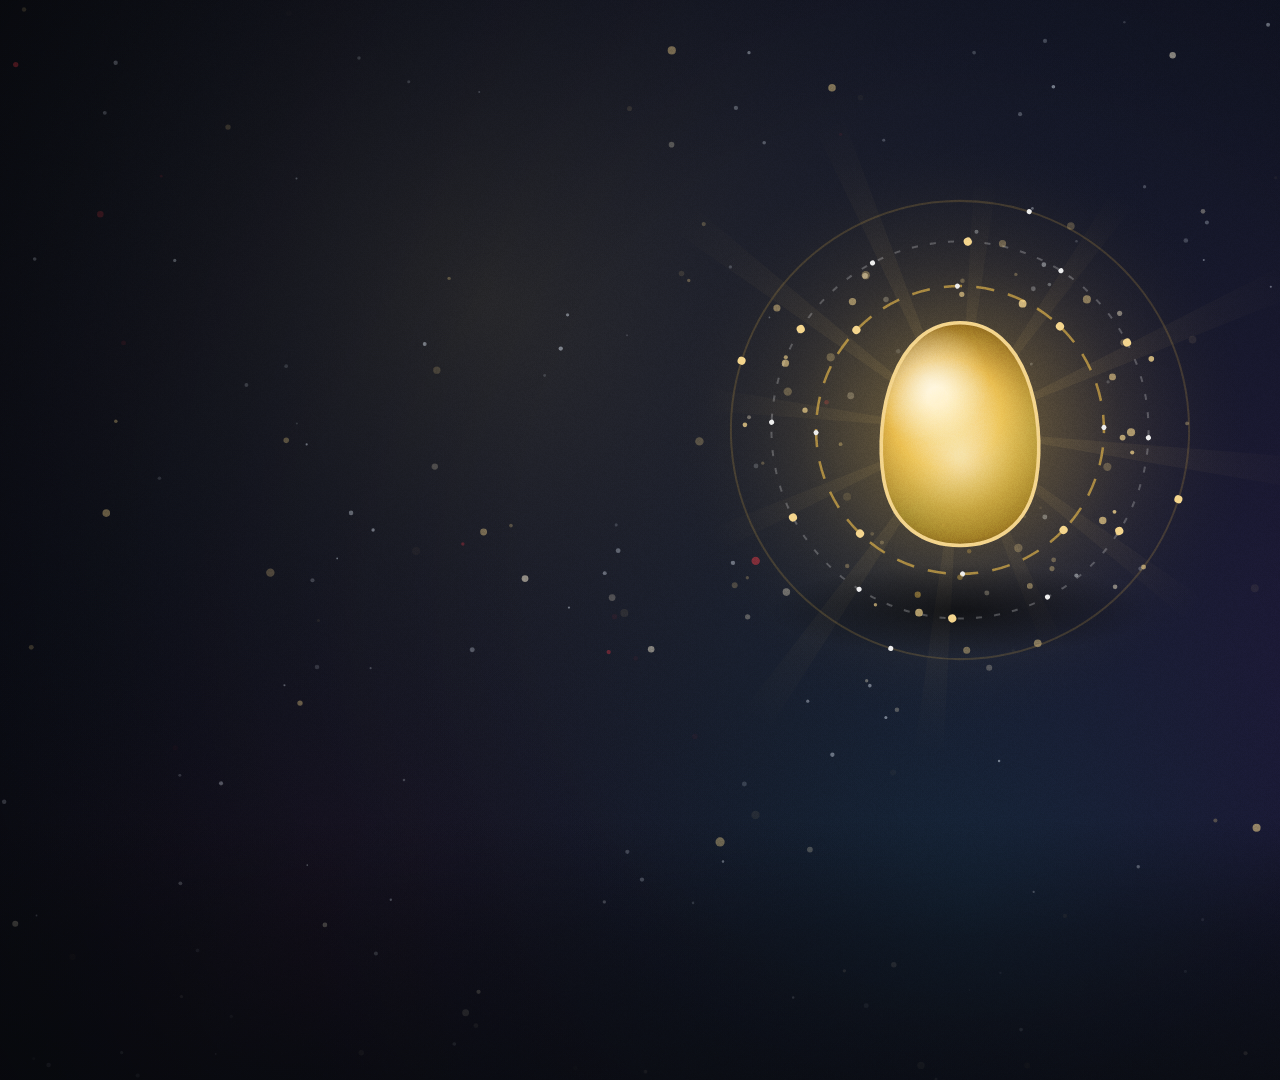
==== commit 904082d2: "Ep.4 v2 fix pass: presil blackout fillers, bottom-band fade (y880), map clip+drift, weaker tint, sta" ====
--- a/segments/s1/index.html
+++ b/segments/s1/index.html
@@ -683,7 +683,7 @@
   const g = c.createRadialGradient(960, 470, 120, 960, 540, 1180);
   g.addColorStop(0, '#171B2C'); g.addColorStop(0.55, '#101322'); g.addColorStop(1, '#0B0D14');
   c.fillStyle = g; c.fillRect(0, 0, W, H);
-  if (tint){ c.save(); c.globalAlpha = 0.10; c.fillStyle = tint; c.fillRect(0, 0, W, H); c.restore(); }
+  if (tint){ c.save(); c.globalAlpha = 0.045; c.fillStyle = tint; c.fillRect(0, 0, W, H); c.restore(); }
   c.save(); c.globalCompositeOperation = 'lighter';
   for (const n of nebula){
     const nx = n.x + Math.sin(t * n.sp + n.ph) * n.dx, ny = n.y + Math.cos(t * n.sp * 0.8 + n.ph) * n.dy;
@@ -716,6 +716,11 @@
     c.beginPath(); c.arc(px, py, p.radius, 0, Math.PI * 2); c.fill();
   }
   c.restore();
+  /* bottom-band fade: ambient glow must not pool below the y=880 line */
+  const bf = c.createLinearGradient(0, 820, 0, 1080);
+  bf.addColorStop(0, 'rgba(11,13,20,0)'); bf.addColorStop(0.45, 'rgba(11,13,20,0.55)');
+  bf.addColorStop(1, 'rgba(11,13,20,0.88)');
+  c.fillStyle = bf; c.fillRect(0, 820, W, 260);
 }
 function drawGrain2(c, t){
   const frame = Math.round(t * 60);
@@ -767,6 +772,10 @@
 function drawMapGeneric(c, t, mode){
   const nodes = D.mapNodes;
   c.save();
+  c.beginPath(); c.rect(0, 0, W, 880); c.clip();
+  c.translate(960 + Math.sin(t * 0.21) * 10, 500 + Math.cos(t * 0.17) * 8);
+  c.scale(1 + 0.02 * Math.sin(t * 0.13), 1 + 0.02 * Math.sin(t * 0.13));
+  c.translate(-960, -500);
   for (const e of D.mapEdges){
     const a = nodes[e.a], b = nodes[e.b];
     if (!a || !b) continue;
@@ -806,6 +815,7 @@
     }
   }
   c.restore();
+  c.restore();
   /* opaque branch header chip, top-right (top-left TV zone stays clear) */
   c.save();
   const label = D.kick + ' — ' + D.title;
@@ -853,6 +863,23 @@
   const sps = beat.species;
   const push = dur > 9 ? 1 + 0.05 * norm(lt, 4.5, 9) : 1;
   c.save(); c.globalAlpha = e;
+  if (beat.presil && sps.length){
+    const sp0 = sps[0];
+    c.save(); c.globalAlpha = e;
+    drawMedallionBase(c, 960, 430, 190, sp0.accent, t, 0.95);
+    const spr0 = IMG[String(sp0.dex)];
+    if (spr0){
+      c.save(); c.beginPath(); c.arc(960, 430, 178, 0, Math.PI * 2); c.clip();
+      drawSilhouette(c, String(sp0.dex), 960, 430, 356, sp0.accent, 0.95);
+      c.restore();
+    }
+    fxPulseRings(sp0.accent, 26, 110, 330)(c, t, 960, 430);
+    c.font = '800 64px "Barlow Condensed", sans-serif'; c.textAlign = 'center'; c.fillStyle = PAL.offWhite;
+    c.fillText(D.kick + ' — ' + D.title, 960, 712);
+    c.restore();
+    c.restore();
+    return;
+  }
   const solo = sps.length === 1;
   const giratina = solo && sps[0].name === 'Giratina';
   if (giratina){
@@ -1020,6 +1047,8 @@
   else if (s.kind === 'galarian'){
     const a = Math.min(norm(t, s.start, s.start + 0.45), 1 - norm(t, s.end - 0.35, s.end));
     c.save(); c.globalAlpha = Math.max(0, a);
+    const zp = 1 + 0.045 * norm(t, s.start, s.end);
+    c.translate(960, 470); c.scale(zp, zp); c.translate(-960, -470);
     const rows = [['144', 'g144', 'ARTICUNO'], ['145', 'g145', 'ZAPDOS'], ['146', 'g146', 'MOLTRES']];
     rows.forEach((r, i) => {
       const yy = 190 + i * 215;
@@ -1037,6 +1066,8 @@
   else if (s.kind === 'paradox'){
     const a = Math.min(norm(t, s.start, s.start + 0.45), 1 - norm(t, s.end - 0.35, s.end));
     c.save(); c.globalAlpha = Math.max(0, a);
+    const zp = 1 + 0.045 * norm(t, s.start, s.end);
+    c.translate(960, 470); c.scale(zp, zp); c.translate(-960, -470);
     if (IMG['1005']) drawHeroArt(c, IMG['1005'], 470, 430, 560, PAL.cyanSpec, t, 1, 0, 'none', PAL.cyanSpec);
     if (IMG['245']) drawHeroArt(c, IMG['245'], 1450, 430, 560, PAL.blueDeep, t, 1, 2, 'none', PAL.blueDeep);
     c.font = '800 76px "Barlow Condensed", sans-serif'; c.textAlign = 'center'; c.fillStyle = PAL.offWhite;
@@ -1064,8 +1095,28 @@
   if (eggA > 0){
     c.save(); c.globalAlpha = eggA;
     const crack = norm(t, 10.5, 12.5);
+    const push = 1 + 0.16 * norm(t, 0, 25.5);
+    c.translate(960, 430); c.scale(push, push); c.translate(-960, -430);
     drawEgg(c, 960, 430, norm(t, 0.4, 1.2), t, [11.8], crack);
     c.restore();
+    /* lineage threads draw outward as the VO counts the line (13.8-19.5s) */
+    if (t > 13.6 && t < 25.5){
+      const cols = [PAL.gold, PAL.cyanSpec, PAL.crimsonSpec, PAL.magentaVivid];
+      const ends = [[300, 200], [1620, 210], [330, 700], [1590, 690]];
+      ends.forEach((en, i) => {
+        const pr = norm(t, 13.8 + i * 0.9, 16.4 + i * 0.9);
+        if (pr > 0) drawLineageThread(c, {x: 960, y: 430}, {x: 960 + (en[0] - 960) * 0.3, y: 300},
+          {x: 960 + (en[0] - 960) * 0.7, y: en[1] + 120}, {x: en[0], y: en[1]}, cols[i], pr, t, 0.85 * eggA);
+      });
+    }
+    /* keyword chips cycle with the VO list (19.9-25.5s) */
+    if (t > 19.9 && t < 25.6){
+      const words = ['GODS', 'LIVING WEAPONS', 'GHOSTS', 'VISITORS FROM OTHER WORLDS'];
+      const idx = Math.min(3, Math.floor((t - 19.9) / 1.42));
+      c.save(); c.globalAlpha = eggA;
+      drawTypeBadge(c, words[idx], 960, 800, PAL.badges.canon, 'center');
+      c.restore();
+    }
   }
   if (t > 25.5 && t < 40.6){
     const a = Math.min(norm(t, 25.5, 26.2), 1 - norm(t, 39.8, 40.6));
@@ -1083,11 +1134,15 @@
 /* ---- main render ---- */
 function renderScene(t){
   const tint = [null, null, '#FFD84D', '#FF7A2A', '#38BDF8', '#9D00FF', '#C084FC', '#FF3CAC', '#38BDF8', null][SEG];
-  drawBackground2(ctx, t, tint ? hexA(tint, 1) : null);
+  drawBackground2(ctx, t, tint ? hexA(tint, 0.45) : null);
   const full = ['titlecard', 'quote', 'bigq', 'slam', 'azcard', 'galarian', 'paradox', 'vote'];
   const activeFull = D.specials.find(s => t >= s.start && t < s.end && full.includes(s.kind));
   if (SEG === 9){
+    ctx.save();
+    const zp = 1 + 0.075 * norm(t, 0, DUR);
+    ctx.translate(960, 500); ctx.scale(zp, zp); ctx.translate(-960, -500);
     drawMapGeneric(ctx, t, 'final');
+    ctx.restore();
     if (activeFull) drawSpecial(ctx, t, activeFull);
   } else if (SEG === 1){
     if (!activeFull || activeFull.kind !== 'titlecard') drawColdOpen(ctx, t);
@@ -1100,7 +1155,13 @@
     if (!activeFull){
       const beat = D.beats.find(b => t >= b.start && t < b.end) || D.beats[D.beats.length - 1];
       if (beat && beat.kind === 'mapbeat') drawMapGeneric(ctx, t, 'lit');
-      else if (beat) drawStage(ctx, t, beat);
+      else if (beat){
+        ctx.save();
+        const zp = 1 + 0.03 * norm(t, beat.start, beat.end);
+        ctx.translate(960, 470); ctx.scale(zp, zp); ctx.translate(-960, -470);
+        drawStage(ctx, t, beat);
+        ctx.restore();
+      }
     } else {
       drawSpecial(ctx, t, activeFull);
     }
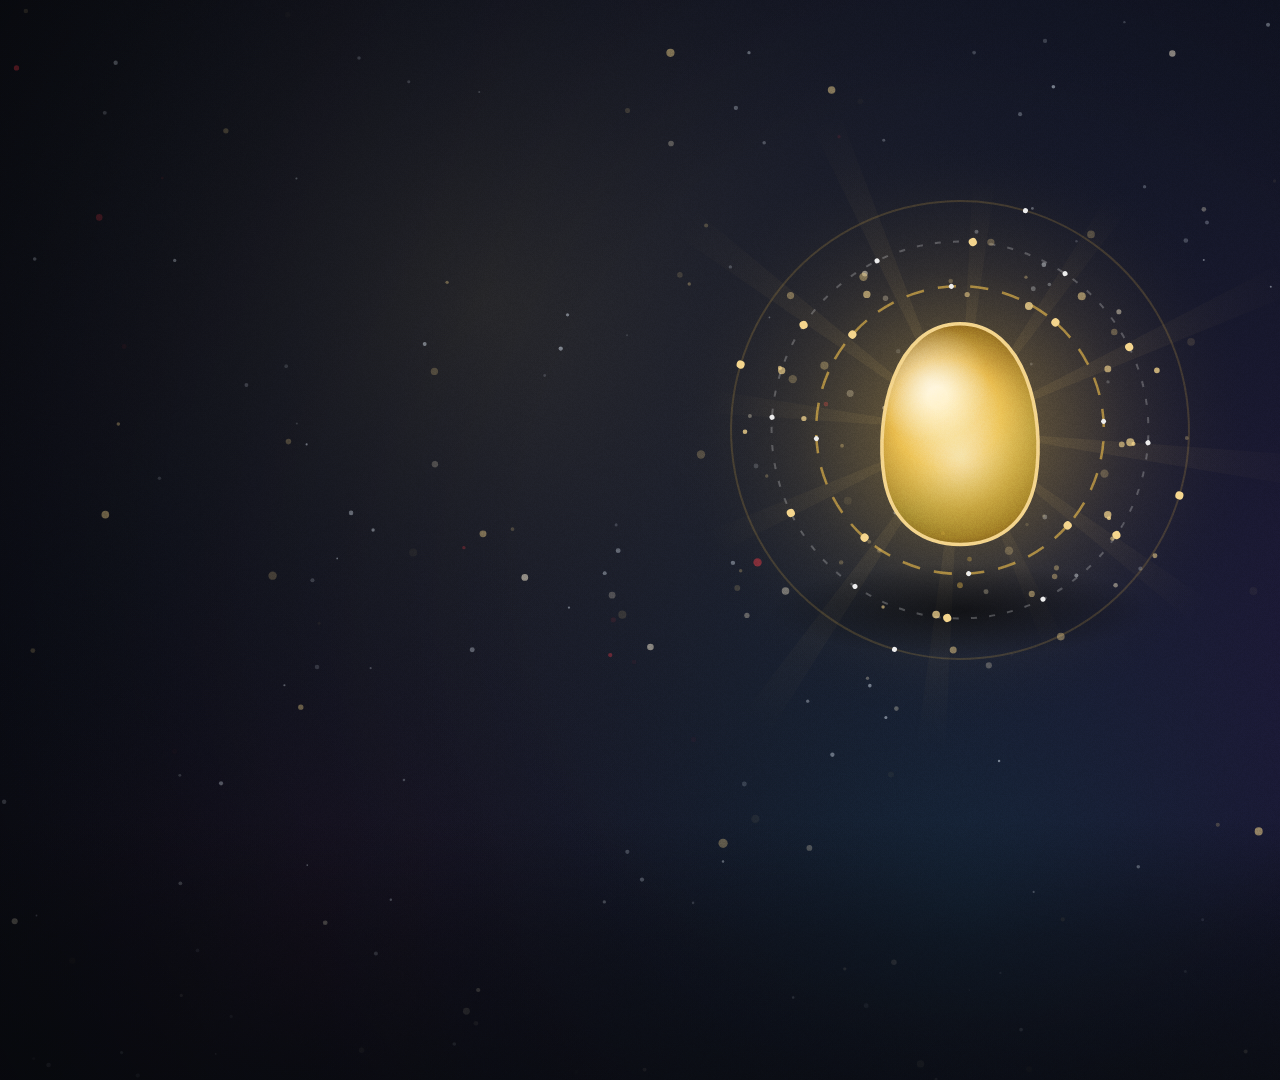
==== commit 2bf0c6bd: "Card motion: title count-up + progress threads on quote/center cards (hold-gate)" ====
--- a/segments/s1/index.html
+++ b/segments/s1/index.html
@@ -972,6 +972,8 @@
   c.font = '800 92px "Barlow Condensed", sans-serif';
   c.fillText(title, 960, 448);
   if (sub){ c.font = '600 46px "Barlow", sans-serif'; c.fillStyle = '#C9CEDA'; c.fillText(sub, 960, 540); }
+  const pw = 1020 * norm(t, s.start, s.end);
+  c.fillStyle = hexA(accent || PAL.gold, 0.85); c.fillRect(450, 612, pw, 5);
   c.restore();
 }
 function drawQuote(c, t, s){
@@ -983,6 +985,8 @@
   wrapTextC(c, '\u201C' + s.text + '\u201D', 960, 380, 1060, 64);
   c.font = '700 46px "JetBrains Mono", monospace'; c.fillStyle = PAL.gold;
   c.fillText(s.tag, 960, 596);
+  const pw = 1120 * norm(t, s.start, s.end);
+  c.fillStyle = hexA(PAL.gold, 0.85); c.fillRect(400, 640, pw, 5);
   c.restore();
 }
 function wrapTextC(c, text, cx, y, maxW, lh){
@@ -1004,7 +1008,10 @@
     c.fillText('THE COMPLETE LEGENDARY', 960, 470);
     c.fillText('FAMILY TREE', 960, 592);
     c.font = '800 84px "Barlow Condensed", sans-serif'; c.fillStyle = PAL.gold;
-    c.fillText('125 CONNECTED', 960, 716);
+    const cnt = Math.round(125 * norm(t, s.start + 0.9, s.start + 3.6));
+    c.fillText(cnt + ' CONNECTED', 960, 716);
+    const pw = 640 * norm(t, s.start + 0.3, s.end - 0.3);
+    c.fillStyle = PAL.gold; c.fillRect(960 - 320, 748, pw, 5);
     c.restore();
   } else if (s.kind === 'quote'){ drawQuote(c, t, s); }
   else if (s.kind === 'bigq'){ centerCard(c, t, s, s.text, s.sub, PAL.cyanSpec); }
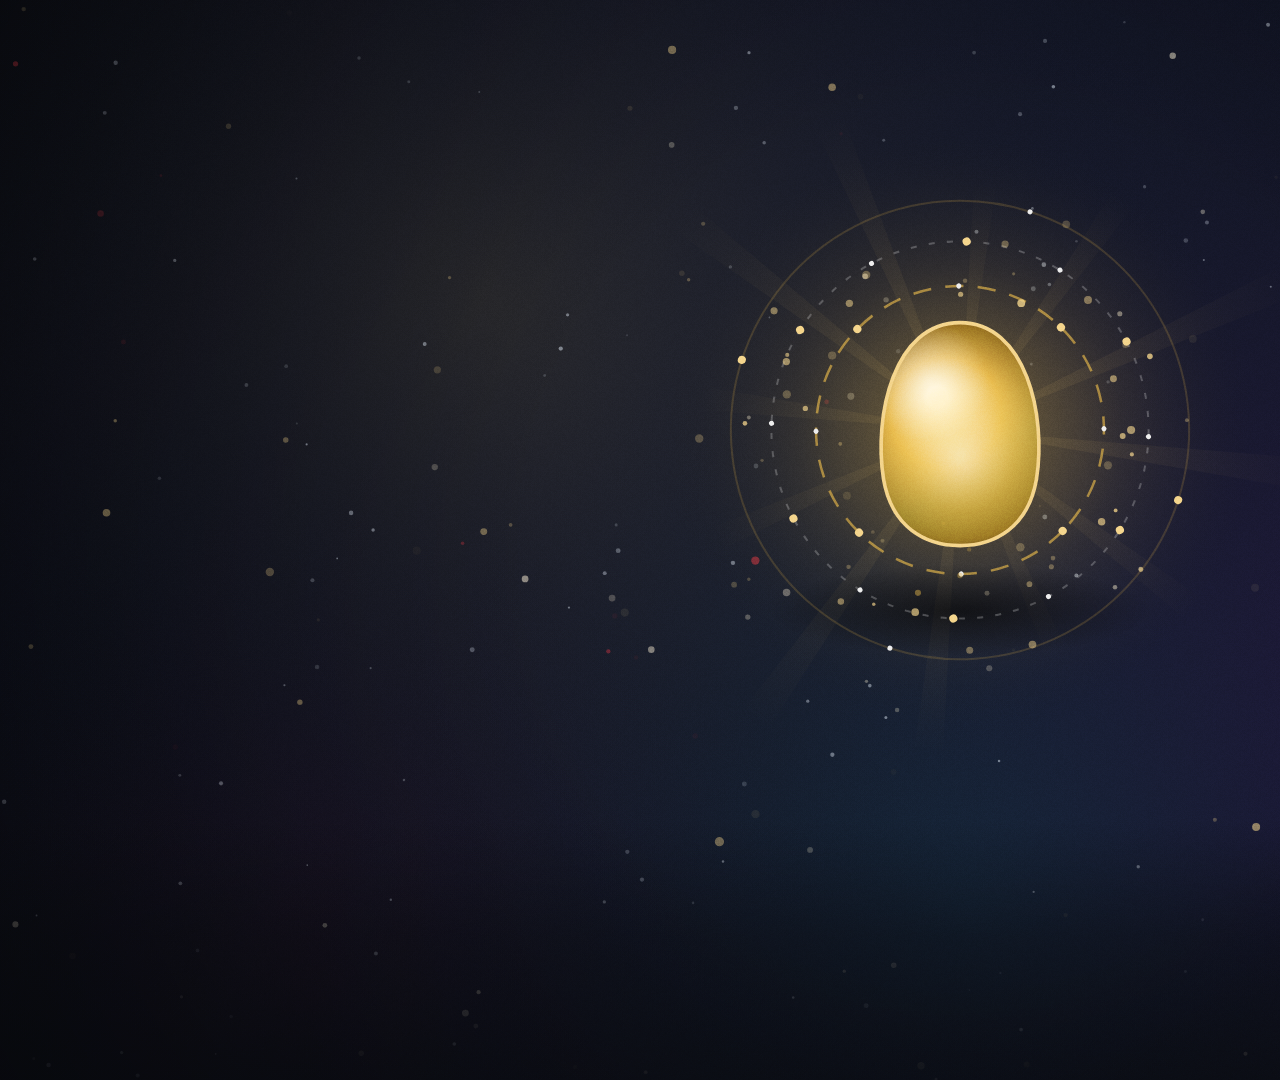
==== commit 453366d7: "Final comp set: card motion + galarian badge/zoom fix + stage motion floor (orbit glow + universal p" ====
--- a/segments/s1/index.html
+++ b/segments/s1/index.html
@@ -861,8 +861,14 @@
   const lt = t - beat.start, dur = beat.end - beat.start;
   const e = easeOutCubic(norm(lt, 0, 0.45));
   const sps = beat.species;
-  const push = dur > 9 ? 1 + 0.05 * norm(lt, 4.5, 9) : 1;
+  const push = 1 + 0.05 * norm(lt, 0, Math.min(dur, 9));
   c.save(); c.globalAlpha = e;
+  if (sps.length){
+    const gx = 960 + 200 * Math.cos(t * 0.5), gy = 420 + 130 * Math.sin(t * 0.5);
+    const gg = c.createRadialGradient(gx, gy, 0, gx, gy, 430);
+    gg.addColorStop(0, hexA(sps[0].accent, 0.14)); gg.addColorStop(1, hexA(sps[0].accent, 0));
+    c.fillStyle = gg; c.fillRect(0, 0, 1920, 1080);
+  }
   if (beat.presil && sps.length){
     const sp0 = sps[0];
     c.save(); c.globalAlpha = e;
@@ -894,8 +900,8 @@
     let cx, cy, size;
     if (sps.length === 1){ cx = giratina ? 1300 : (beat.variant === 2 ? 960 : (beat.variant === 1 ? 1320 : 600)); cy = 440; size = 600 * push; }
     else if (sps.length === 2){ cx = i === 0 ? 470 : 1450; cy = 420; size = 520 * push; }
-    else if (sps.length === 3){ cx = [320, 960, 1600][i]; cy = 415; size = 470; }
-    else { cx = [240, 720, 1200, 1680][i]; cy = 400; size = 395; }
+    else if (sps.length === 3){ cx = [320, 960, 1600][i]; cy = 415; size = 470 * push; }
+    else { cx = [240, 720, 1200, 1680][i]; cy = 400; size = 395 * push; }
     if (skipStd){
       /* variant 2 art drawn in the plate branch below */
     } else if (SEG === 2 && sp.name === 'Arceus'){
@@ -1055,7 +1061,7 @@
     const a = Math.min(norm(t, s.start, s.start + 0.45), 1 - norm(t, s.end - 0.35, s.end));
     c.save(); c.globalAlpha = Math.max(0, a);
     const zp = 1 + 0.045 * norm(t, s.start, s.end);
-    c.translate(960, 470); c.scale(zp, zp); c.translate(-960, -470);
+    c.translate(960, 380); c.scale(zp, zp); c.translate(-960, -380);
     const rows = [['144', 'g144', 'ARTICUNO'], ['145', 'g145', 'ZAPDOS'], ['146', 'g146', 'MOLTRES']];
     rows.forEach((r, i) => {
       const yy = 190 + i * 215;
@@ -1067,14 +1073,14 @@
     c.font = '800 84px "Barlow Condensed", sans-serif'; c.textAlign = 'center'; c.fillStyle = PAL.gold;
     c.fillText('KANTO', 400, 128); c.fillText('GALAR', 1520, 128);
     c.font = '800 64px "Barlow Condensed", sans-serif'; c.fillText('VS', 960, 470);
-    drawTypeBadge(c, 'REGIONAL FORMS — SAME #144 / #145 / #146', 960, 800, PAL.badges.implied, 'center');
+    drawTypeBadge(c, 'REGIONAL FORMS — SAME #144 / #145 / #146', 960, 782, PAL.badges.implied, 'center');
     c.restore();
   }
   else if (s.kind === 'paradox'){
     const a = Math.min(norm(t, s.start, s.start + 0.45), 1 - norm(t, s.end - 0.35, s.end));
     c.save(); c.globalAlpha = Math.max(0, a);
     const zp = 1 + 0.045 * norm(t, s.start, s.end);
-    c.translate(960, 470); c.scale(zp, zp); c.translate(-960, -470);
+    c.translate(960, 380); c.scale(zp, zp); c.translate(-960, -380);
     if (IMG['1005']) drawHeroArt(c, IMG['1005'], 470, 430, 560, PAL.cyanSpec, t, 1, 0, 'none', PAL.cyanSpec);
     if (IMG['245']) drawHeroArt(c, IMG['245'], 1450, 430, 560, PAL.blueDeep, t, 1, 2, 'none', PAL.blueDeep);
     c.font = '800 76px "Barlow Condensed", sans-serif'; c.textAlign = 'center'; c.fillStyle = PAL.offWhite;
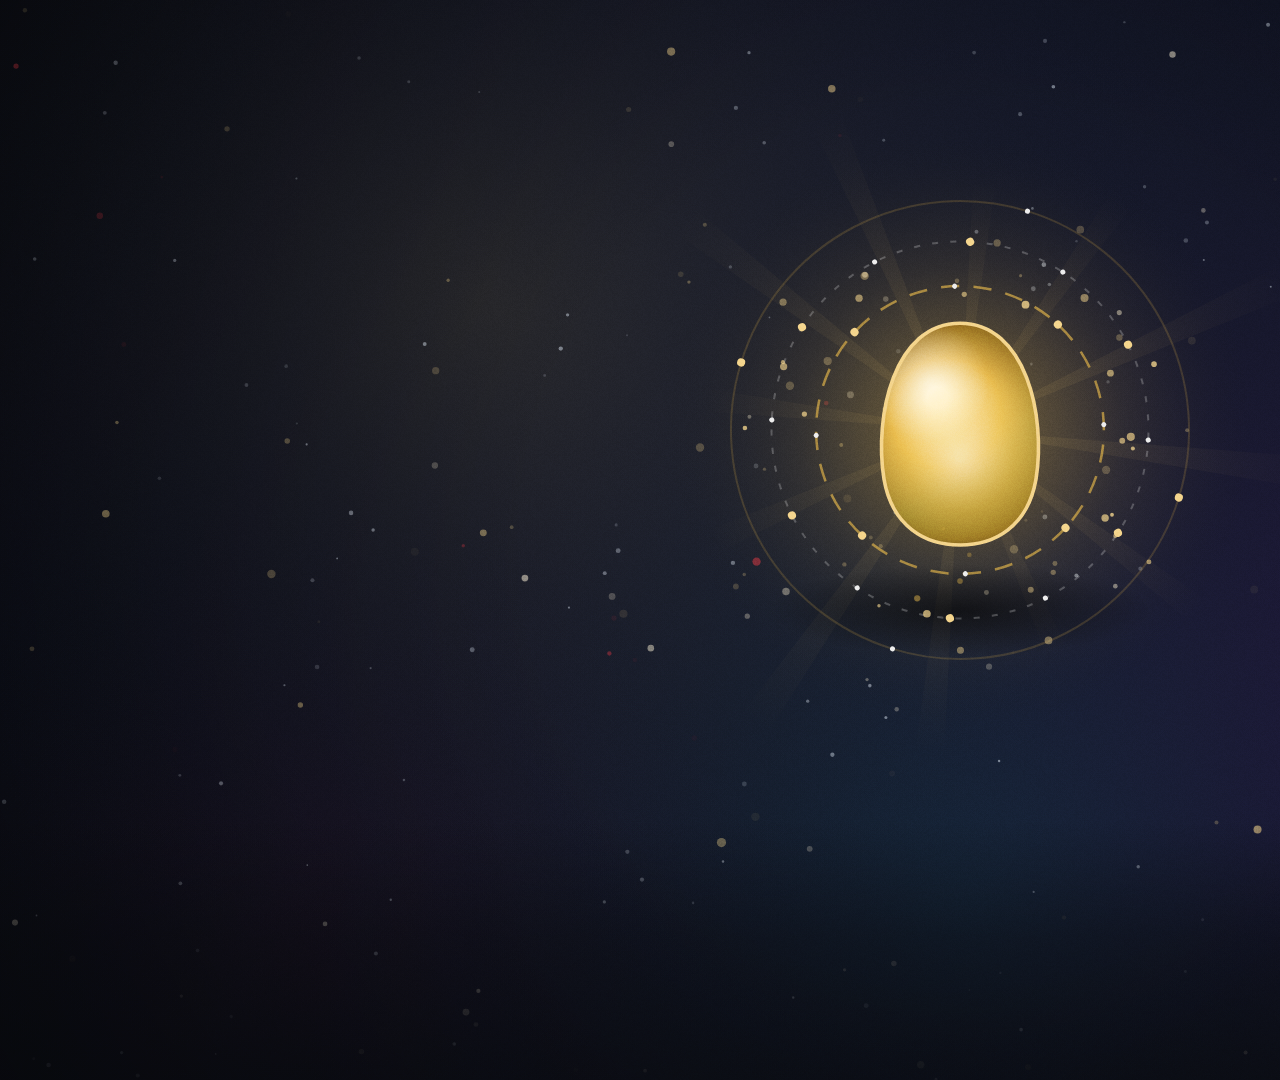
==== commit 7dfda78c: "Fix REVEALED counter double-count (ends exactly 125) + orbiting glow behind quote/center cards" ====
--- a/segments/s1/index.html
+++ b/segments/s1/index.html
@@ -973,6 +973,10 @@
 function centerCard(c, t, s, title, sub, accent){
   const a = Math.min(norm(t, s.start, s.start + 0.4), norm(t, s.end - 0.35, s.end) > 0 ? 1 - norm(t, s.end - 0.35, s.end) : 1);
   c.save(); c.globalAlpha = Math.max(0, a);
+  const ogx = 960 + 260 * Math.cos(t * 0.55), ogy = 430 + 150 * Math.sin(t * 0.55);
+  const og = c.createRadialGradient(ogx, ogy, 0, ogx, ogy, 520);
+  og.addColorStop(0, hexA(accent || PAL.gold, 0.16)); og.addColorStop(1, hexA(accent || PAL.gold, 0));
+  c.fillStyle = og; c.fillRect(0, 0, 1920, 1080);
   drawEditorialCard(c, 410, 300, 1100, 330, accent || PAL.gold, 1);
   c.textAlign = 'center'; c.fillStyle = PAL.offWhite;
   c.font = '800 92px "Barlow Condensed", sans-serif';
@@ -985,6 +989,11 @@
 function drawQuote(c, t, s){
   const a = Math.min(norm(t, s.start, s.start + 0.4), 1 - norm(t, s.end - 0.35, s.end));
   c.save(); c.globalAlpha = Math.max(0, a);
+  const ogx = 960 + 260 * Math.cos(t * 0.55), ogy = 430 + 150 * Math.sin(t * 0.55);
+  const og = c.createRadialGradient(ogx, ogy, 0, ogx, ogy, 520);
+  og.addColorStop(0, 'rgba(255,208,0,0.16)'); og.addColorStop(1, 'rgba(255,208,0,0)');
+  c.fillStyle = og; c.fillRect(0, 0, 1920, 1080);
+
   drawEditorialCard(c, 360, 268, 1200, 380, PAL.gold, 1);
   c.textAlign = 'center'; c.fillStyle = PAL.offWhite;
   c.font = 'italic 600 52px "Barlow", sans-serif';
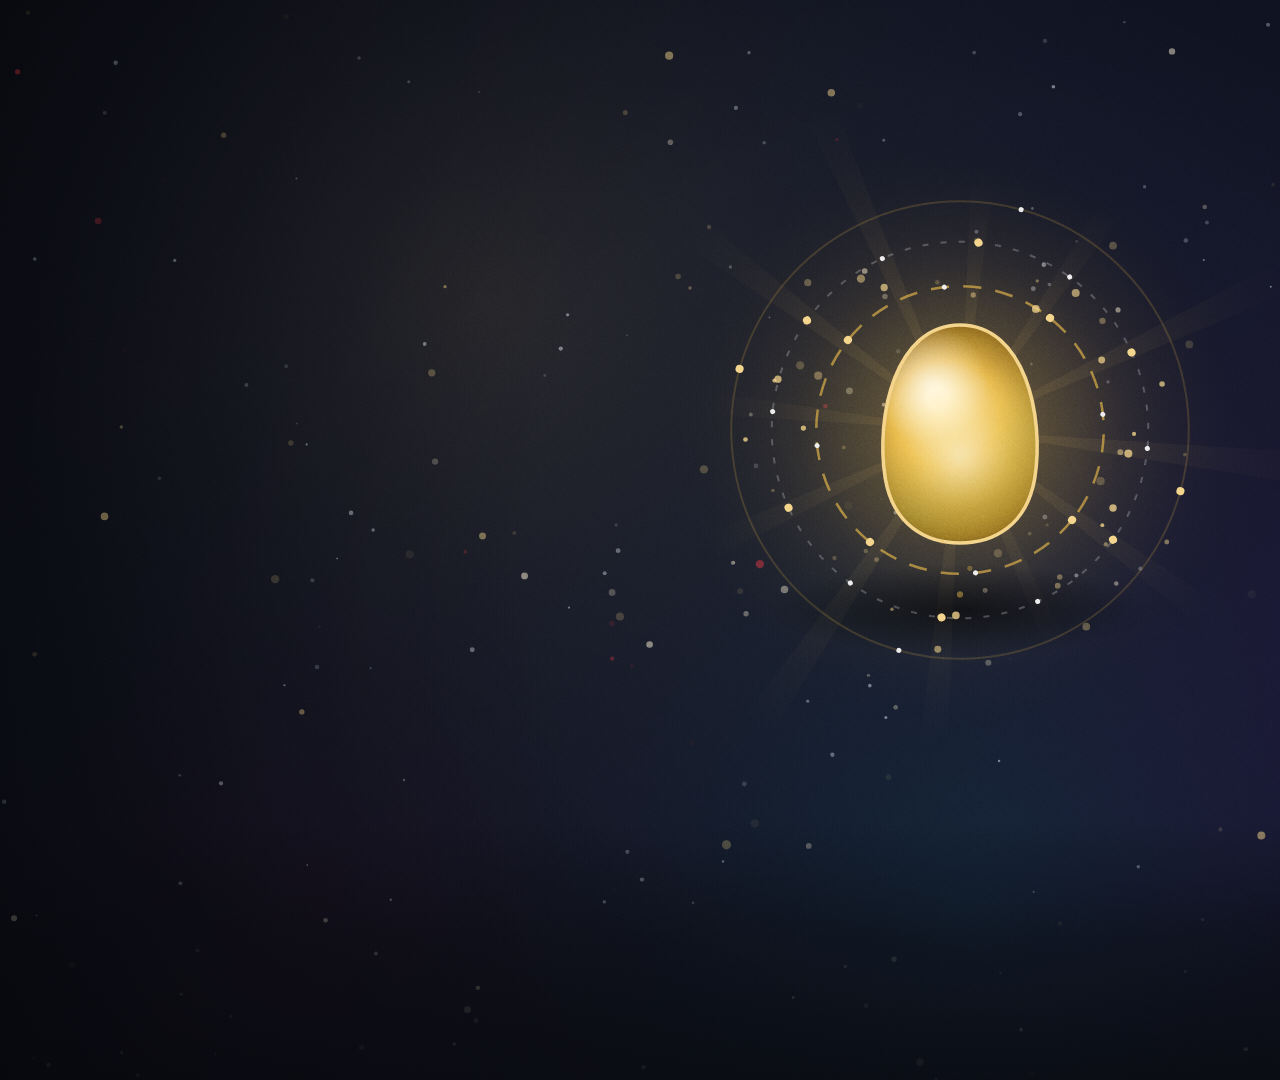
==== commit c03dcda3: "Fix grade badge overlapping 2-line fact text: card grows 62px per extra fact line, badge follows" ====
--- a/segments/s1/index.html
+++ b/segments/s1/index.html
@@ -922,7 +922,13 @@
       const cardA = norm(lt, 0.55, 1.0);
       if (cardA > 0){
         const cardX = beat.variant === 1 ? 210 : 1010;
-        drawEditorialCard(c, cardX, 218, 700, 330, sp.accent, cardA);
+        let cardExtra = 0;
+        if (sp.grade && sp.fact){
+          c.save(); c.font = '600 46px "Barlow", sans-serif';
+          cardExtra = Math.max(0, factLines(c, sp.fact, 620) - 1) * 62;
+          c.restore();
+        }
+        drawEditorialCard(c, cardX, 218, 700, 330 + cardExtra, sp.accent, cardA);
         c.save(); c.globalAlpha = cardA;
         namePlate(c, sp, cardX + 42, 218 + 108, 96, 'left');
         typeLine(c, sp, cardX + 42 + Math.ceil(textW(c, (sp.t2 ? sp.t1 + ' / ' + sp.t2 : sp.t1).toUpperCase(), '700 46px "JetBrains Mono", monospace')) / 2, 218 + 168);
@@ -936,7 +942,7 @@
         if (sp.grade && lt > 3.4){
           const ga = norm(lt, 3.4, 3.8);
           c.save(); c.globalAlpha = ga;
-          drawTypeBadge(c, sp.grade, cardX + 42, 218 + 268, sp.grade === 'CANON' ? PAL.badges.canon : PAL.badges.implied, 'left');
+          drawTypeBadge(c, sp.grade, cardX + 42, 218 + 268 + cardExtra, sp.grade === 'CANON' ? PAL.badges.canon : PAL.badges.implied, 'left');
           c.restore();
         }
         c.restore();
@@ -968,6 +974,15 @@
     else line = trial;
   }
   if (line) c.fillText(line, x, yy);
+}
+function factLines(c, text, maxW){
+  const words = text.split(' '); let line = '', n = 1;
+  for (const w of words){
+    const trial = line ? line + ' ' + w : w;
+    if (c.measureText(trial).width > maxW && line){ n++; line = w; }
+    else line = trial;
+  }
+  return n;
 }
 /* ---- specials ---- */
 function centerCard(c, t, s, title, sub, accent){
